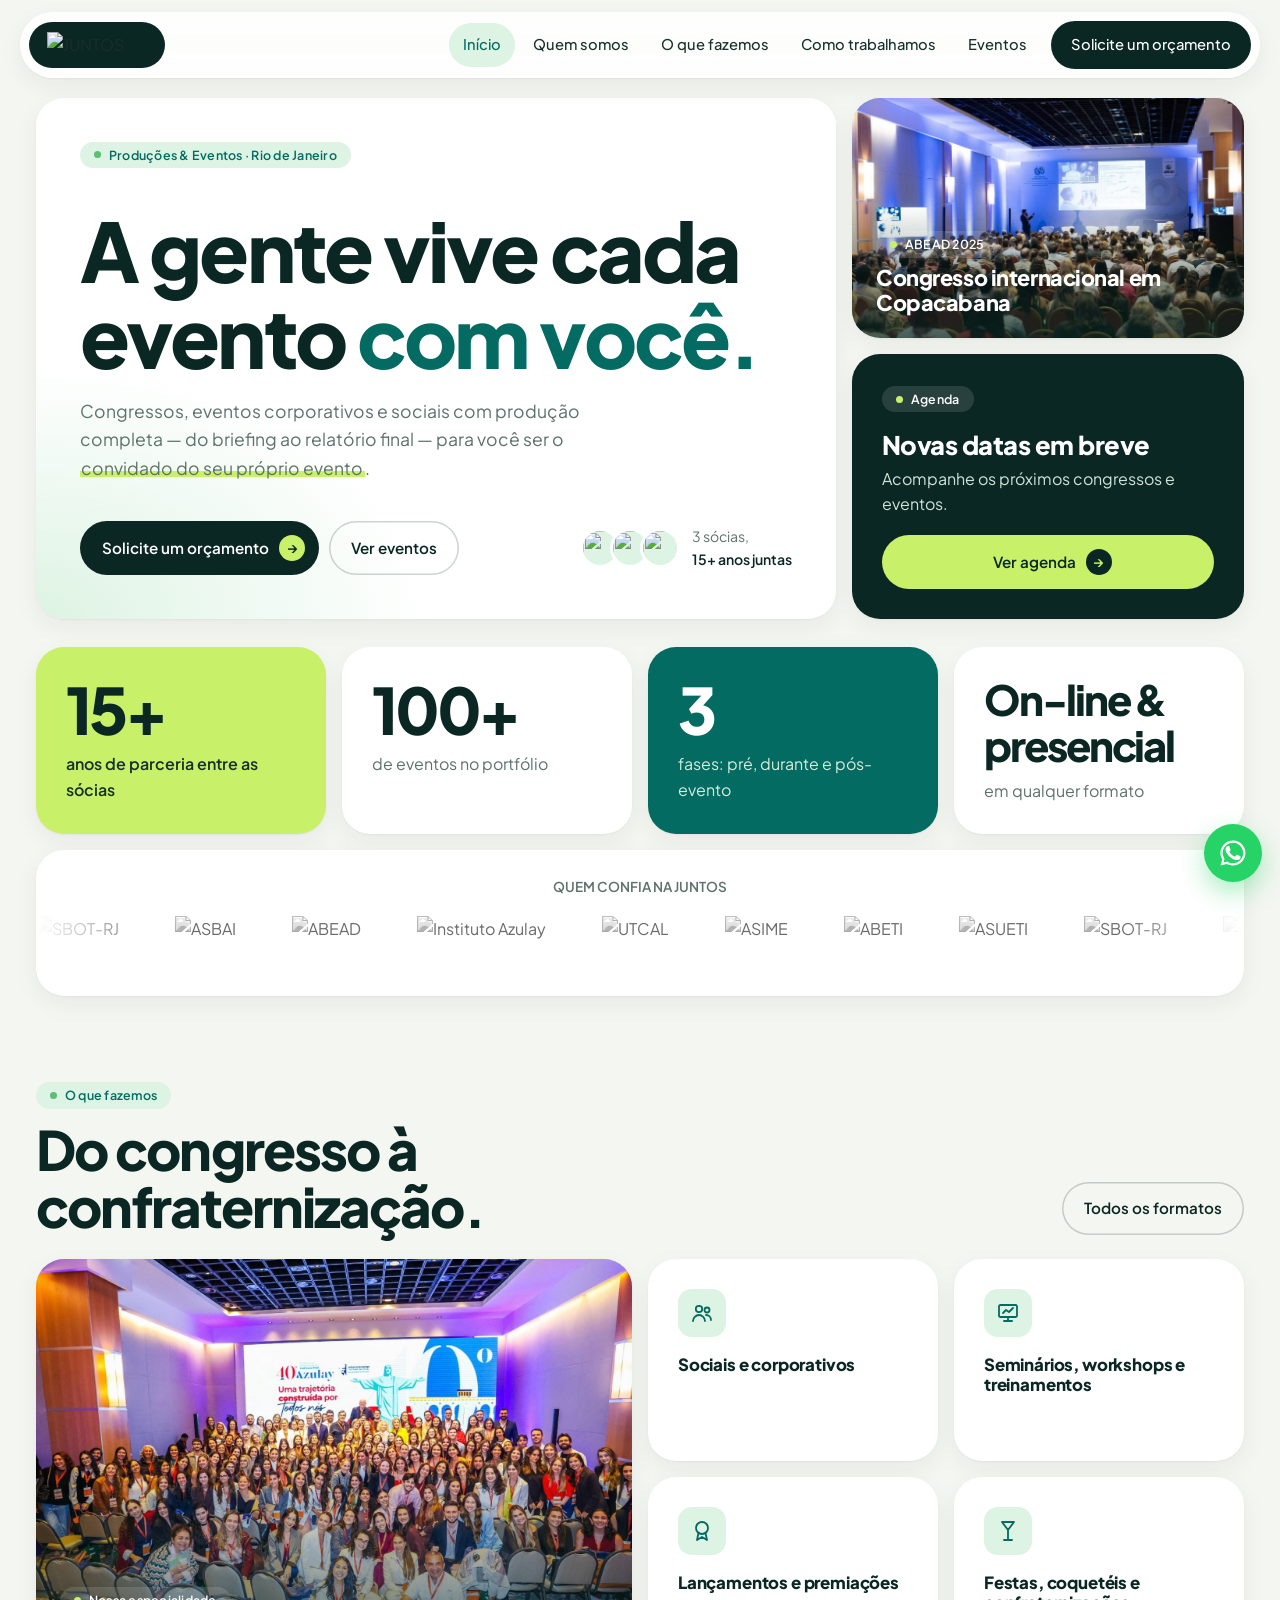
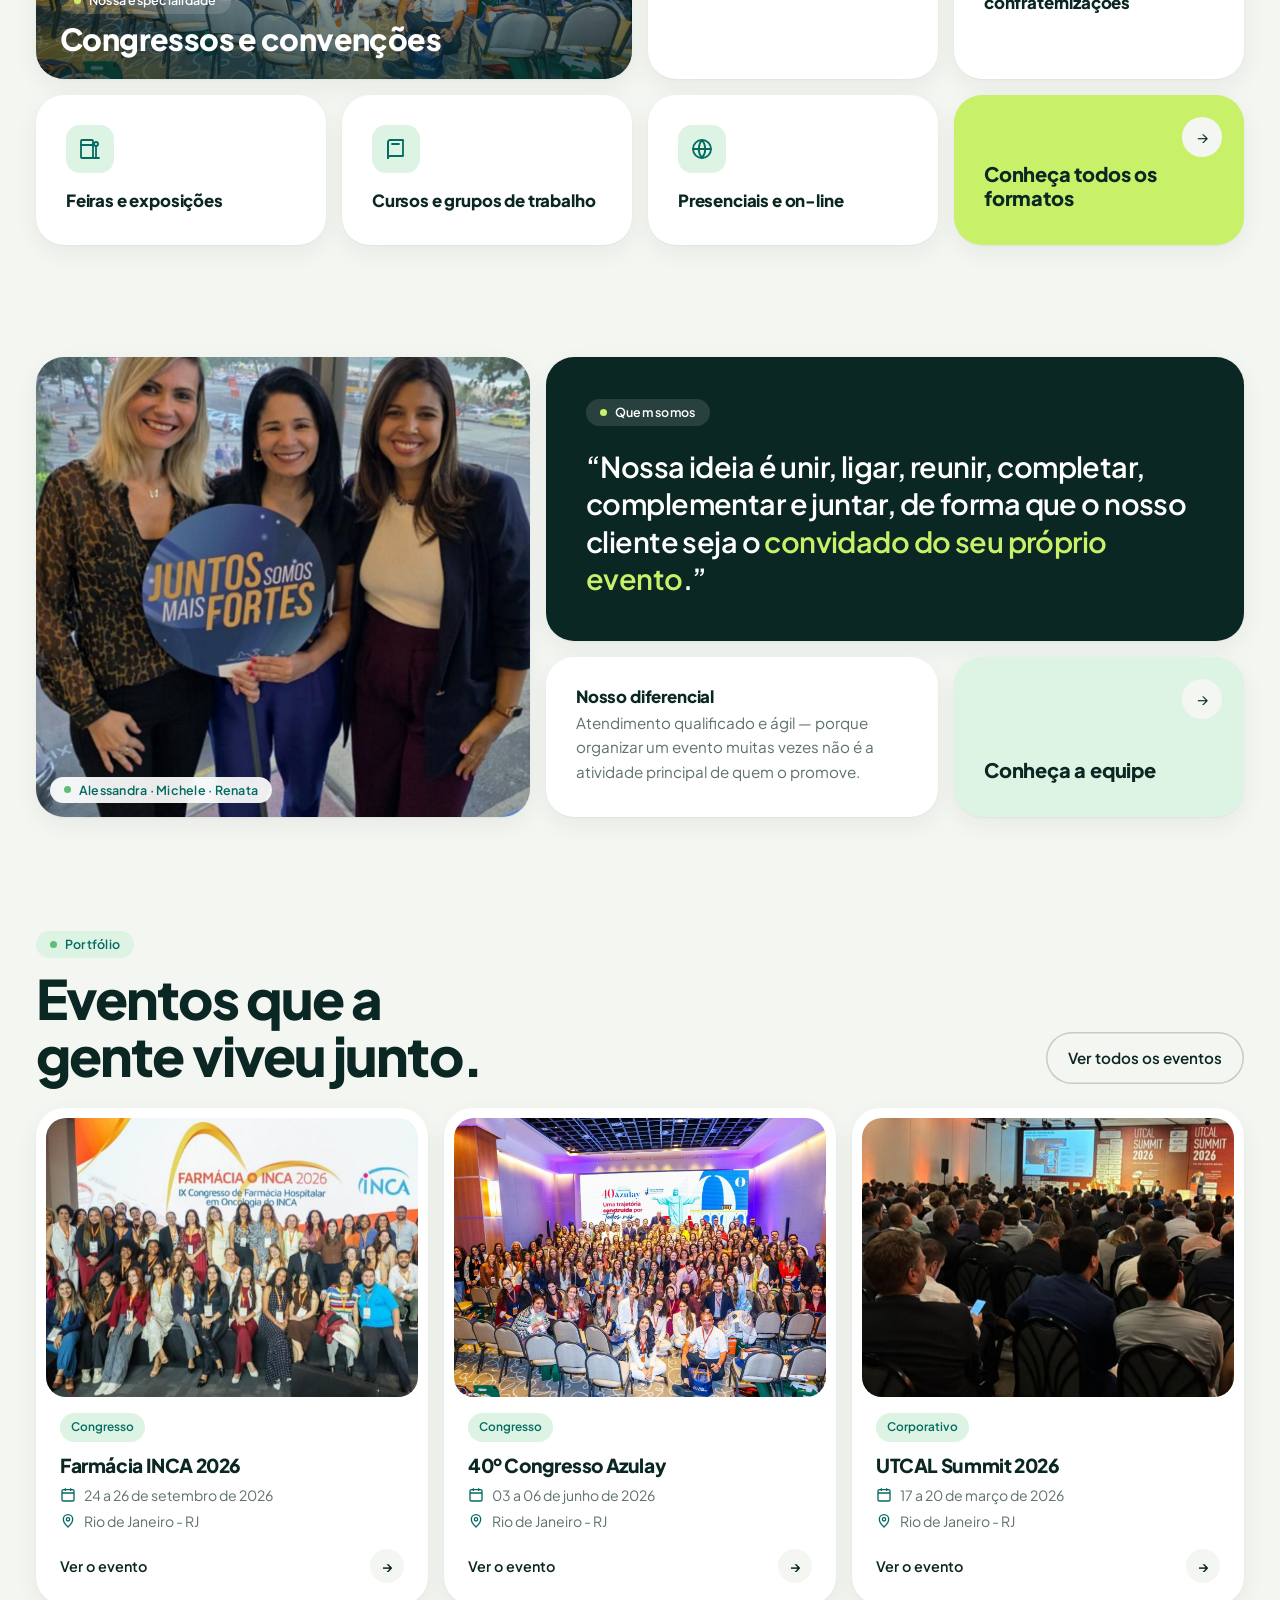
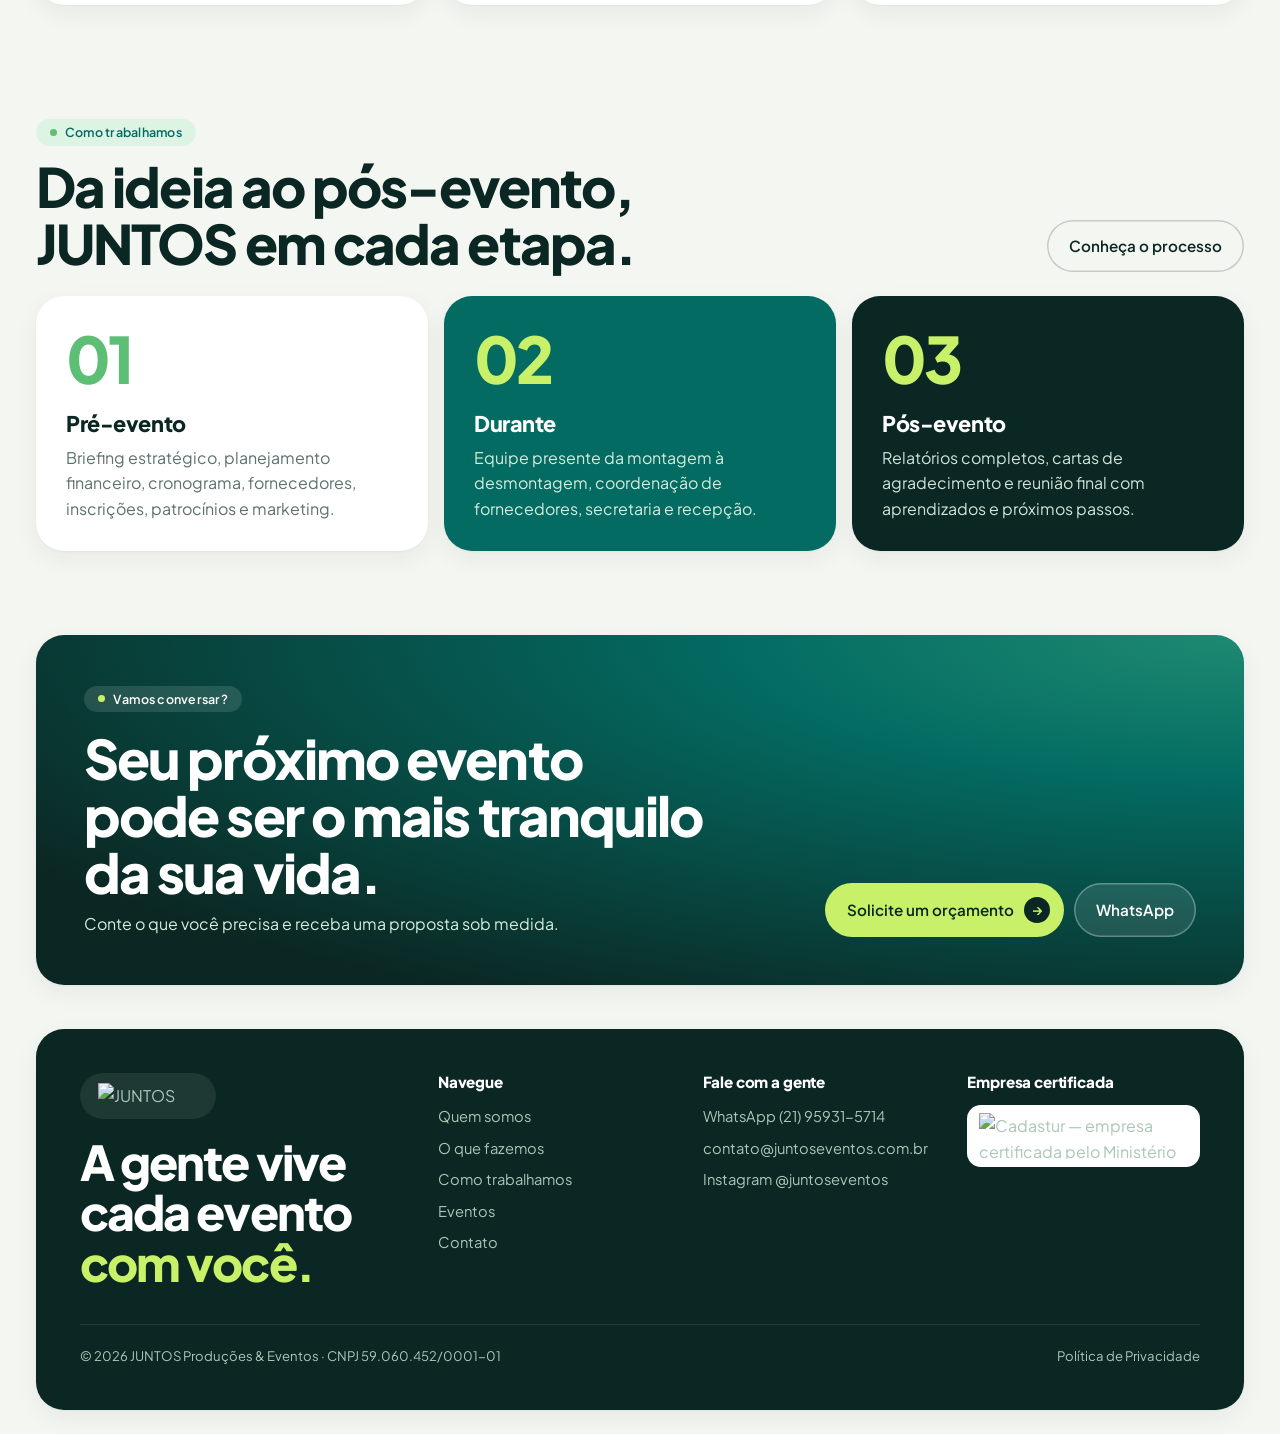
==== index.html @ 84cad08d "Novo visual bento: layout moderno em blocos, cabeçalho flutuante e nova tipografia Co-Authored-By: C" ====
<!doctype html>
<html lang="pt-BR">
<head>
<meta charset="utf-8">
<meta name="viewport" content="width=device-width, initial-scale=1">
<title>JUNTOS Produções & Eventos | Organização de congressos e eventos no Rio de Janeiro</title>
<meta name="description" content="Organização e produção de congressos, eventos corporativos e sociais no Rio de Janeiro. Do briefing ao pós-evento, para você ser o convidado do seu próprio evento.">
<link rel="canonical" href="https://juntoseventos.com.br/">
<meta property="og:type" content="website">
<meta property="og:title" content="JUNTOS Produções & Eventos | Organização de congressos e eventos no Rio de Janeiro">
<meta property="og:description" content="Organização e produção de congressos, eventos corporativos e sociais no Rio de Janeiro. Do briefing ao pós-evento, para você ser o convidado do seu próprio evento.">
<meta property="og:image" content="https://juntoseventos.com.br/assets/img/eventos/farmacia-inca-2026/01.jpg">
<meta property="og:locale" content="pt_BR">
<meta name="theme-color" content="#F4F6F1">
<link rel="icon" href="https://juntoseventos.com.br/wp-content/uploads/2025/07/cropped-logo_JuntosEventos_gradiente-scaled-1-192x192.jpg">
<link rel="preconnect" href="https://fonts.googleapis.com">
<link rel="preconnect" href="https://fonts.gstatic.com" crossorigin>
<link href="https://fonts.googleapis.com/css2?family=Plus+Jakarta+Sans:wght@400;500;600;700;800&display=swap" rel="stylesheet">
<link rel="stylesheet" href="assets/css/style.css">
<link rel="preload" as="image" href="assets/img/eventos/abead-2025/01.jpg">
</head>
<body>
<header class="site"><div class="bar">
  <a class="logo" href="index.html" aria-label="JUNTOS Produções &amp; Eventos — início"><img src="https://juntoseventos.com.br/wp-content/uploads/2025/05/logo_JuntosEventos-Branco.png" alt="JUNTOS Produções &amp; Eventos" width="100" height="26"></a>
  <nav class="main"><a href="index.html" class="on">Início</a><a href="quem-somos.html">Quem somos</a><a href="o-que-fazemos.html">O que fazemos</a><a href="como-trabalhamos.html">Como trabalhamos</a><a href="eventos.html">Eventos</a><a class="btn" href="contato.html">Solicite um orçamento</a></nav>
  <button class="burger" aria-label="Abrir menu" aria-expanded="false"><span></span><span></span><span></span></button>
</div></header>
<main>

<section class="hero"><div class="wrap bento">
  <div class="b main c8 r2">
    <span class="chip" style="align-self:flex-start">Produções &amp; Eventos · Rio de Janeiro</span>
    <div>
      <h1>A gente vive cada evento <em>com&nbsp;você.</em></h1>
      <p>Congressos, eventos corporativos e sociais com produção completa — do briefing ao relatório final — para você ser o <span class="hl">convidado do seu próprio evento</span>.</p>
    </div>
    <div style="display:flex;justify-content:space-between;align-items:center;gap:20px;flex-wrap:wrap">
      <div class="btns"><a class="btn" href="contato.html">Solicite um orçamento <span class="arr">→</span></a><a class="btn ghost" href="eventos.html">Ver eventos</a></div>
      <div class="avatars"><span class="f"><img src="https://juntoseventos.com.br/wp-content/uploads/2025/05/Imagem3.png" alt=""><img src="https://juntoseventos.com.br/wp-content/uploads/2025/05/Imagem1.png" alt=""><img src="https://juntoseventos.com.br/wp-content/uploads/2025/05/Imagem2.png" alt=""></span><span>3 sócias,<br><b style="color:var(--dk)">15+ anos juntas</b></span></div>
    </div>
  </div>
  <div class="b photo shade c4"><img src="assets/img/eventos/abead-2025/01.jpg" alt="Plenária do Congresso Internacional da ABEAD 2025"><div class="over"><span class="chip dark">ABEAD 2025</span><h3>Congresso internacional em Copacabana</h3></div></div>
  <div class="b dark c4" id="proximo-home"><div class="stack"><div><span class="chip dark">Agenda</span><h3 style="margin:18px 0 6px;font-size:1.6rem">Novas datas em breve</h3><p style="margin:0">Acompanhe os próximos congressos e eventos.</p></div><a class="btn lime" href="eventos.html">Ver agenda <span class="arr">→</span></a></div></div>
</div></section>

<section class="section tight"><div class="wrap bento">
  <div class="b lime c3 half-m rv"><div class="num">15+</div><p style="margin:10px 0 0;font-weight:600">anos de parceria entre as sócias</p></div>
  <div class="b c3 half-m rv"><div class="num">100+</div><p style="margin:10px 0 0" class="muted">de eventos no portfólio</p></div>
  <div class="b pet c3 half-m rv"><div class="num">3</div><p style="margin:10px 0 0">fases: pré, durante e pós-evento</p></div>
  <div class="b c3 half-m rv"><div class="num" style="font-size:clamp(1.9rem,3.4vw,2.6rem);line-height:1.1">On-line &amp; presencial</div><p style="margin:10px 0 0" class="muted">em qualquer formato</p></div>
  <div class="b c12 rv" style="padding:26px 0">
    <p class="center muted" style="font-size:.85rem;font-weight:600;margin-bottom:18px">QUEM CONFIA NA JUNTOS</p>
    <div class="marquee"><div class="track"><img src="https://juntoseventos.com.br/wp-content/uploads/2025/05/LOGO-SBOT-RJ.png" alt="SBOT-RJ" loading="lazy"><img src="https://juntoseventos.com.br/wp-content/uploads/2025/05/LOGO-ASBAI.jpg" alt="ASBAI" loading="lazy"><img src="https://juntoseventos.com.br/wp-content/uploads/2025/05/LOGO-ABEAD.jpg" alt="ABEAD" loading="lazy"><img src="https://juntoseventos.com.br/wp-content/uploads/2025/05/LOGO-INSTITUTO-300x112.png" alt="Instituto Azulay" loading="lazy"><img src="https://juntoseventos.com.br/wp-content/uploads/2025/05/logo_UTCAL-300x105.png" alt="UTCAL" loading="lazy"><img src="https://juntoseventos.com.br/wp-content/uploads/2025/05/LOGO-ASIME-1-300x150.png" alt="ASIME" loading="lazy"><img src="https://juntoseventos.com.br/wp-content/uploads/2025/05/ABETI-300x99.jpg" alt="ABETI" loading="lazy"><img src="https://juntoseventos.com.br/wp-content/uploads/2025/05/logo-ASUETI-300x300.jpeg" alt="ASUETI" loading="lazy"><img src="https://juntoseventos.com.br/wp-content/uploads/2025/05/LOGO-SBOT-RJ.png" alt="SBOT-RJ" loading="lazy" aria-hidden="true"><img src="https://juntoseventos.com.br/wp-content/uploads/2025/05/LOGO-ASBAI.jpg" alt="ASBAI" loading="lazy" aria-hidden="true"><img src="https://juntoseventos.com.br/wp-content/uploads/2025/05/LOGO-ABEAD.jpg" alt="ABEAD" loading="lazy" aria-hidden="true"><img src="https://juntoseventos.com.br/wp-content/uploads/2025/05/LOGO-INSTITUTO-300x112.png" alt="Instituto Azulay" loading="lazy" aria-hidden="true"><img src="https://juntoseventos.com.br/wp-content/uploads/2025/05/logo_UTCAL-300x105.png" alt="UTCAL" loading="lazy" aria-hidden="true"><img src="https://juntoseventos.com.br/wp-content/uploads/2025/05/LOGO-ASIME-1-300x150.png" alt="ASIME" loading="lazy" aria-hidden="true"><img src="https://juntoseventos.com.br/wp-content/uploads/2025/05/ABETI-300x99.jpg" alt="ABETI" loading="lazy" aria-hidden="true"><img src="https://juntoseventos.com.br/wp-content/uploads/2025/05/logo-ASUETI-300x300.jpeg" alt="ASUETI" loading="lazy" aria-hidden="true"></div></div>
  </div>
</div></section>

<section class="section"><div class="wrap">
  <div class="sec-head"><div><span class="chip">O que fazemos</span><h2>Do congresso à<br>confraternização.</h2></div>
  <a class="btn ghost" href="o-que-fazemos.html">Todos os formatos</a></div>
  <div class="bento">
    <a class="b photo shade c6 r2 rv" href="o-que-fazemos.html" style="min-height:420px"><img src="assets/img/eventos/azulay-2026/01.jpg" alt="Participantes do 40º Congresso de Dermatologia do Instituto Azulay" loading="lazy"><div class="over"><span class="chip dark">Nossa especialidade</span><h3 style="font-size:1.9rem">Congressos e convenções</h3></div></a>
    <div class="b c3 rv"><div class="ico"><svg viewBox="0 0 24 24"><circle cx="9" cy="8" r="3.2"/><path d="M3 20c0-3.3 2.7-6 6-6s6 2.7 6 6"/><circle cx="17" cy="9" r="2.5"/><path d="M16 14c2.8 0 5 2.2 5 5"/></svg></div><h4>Sociais e corporativos</h4></div>
    <div class="b c3 rv"><div class="ico"><svg viewBox="0 0 24 24"><rect x="3" y="4" width="18" height="12" rx="1.5"/><path d="M12 16v4M8 20h8M7 12l3-3 3 2 4-4"/></svg></div><h4>Seminários, workshops e treinamentos</h4></div>
    <div class="b c3 rv"><div class="ico"><svg viewBox="0 0 24 24"><circle cx="12" cy="9" r="6"/><path d="m8.5 14-1.5 7 5-3 5 3-1.5-7"/></svg></div><h4>Lançamentos e premiações</h4></div>
    <div class="b c3 rv"><div class="ico"><svg viewBox="0 0 24 24"><path d="M6 3h12l-6 8zM12 11v9M8 21h8"/></svg></div><h4>Festas, coquetéis e confraternizações</h4></div>
    <div class="b c3 rv"><div class="ico"><svg viewBox="0 0 24 24"><rect x="3" y="3" width="12" height="18" rx="1"/><path d="M3 8h12M18 10v11M21 21h-6"/><circle cx="18" cy="7" r="2"/></svg></div><h4>Feiras e exposições</h4></div>
    <div class="b c3 rv"><div class="ico"><svg viewBox="0 0 24 24"><path d="M4 5a2 2 0 0 1 2-2h13v16H6a2 2 0 0 0-2 2z"/><path d="M4 21V5M8 7h7"/></svg></div><h4>Cursos e grupos de trabalho</h4></div>
    <div class="b c3 rv"><div class="ico"><svg viewBox="0 0 24 24"><circle cx="12" cy="12" r="9"/><path d="M3 12h18M12 3a14 14 0 0 1 0 18M12 3a14 14 0 0 0 0 18"/></svg></div><h4>Presenciais e on-line</h4></div>
    <a class="b lime c3 rv" href="o-que-fazemos.html"><span class="corner">→</span><div class="stack"><span></span><h4 style="font-size:1.25rem">Conheça todos os formatos</h4></div></a>
  </div>
</div></section>

<section class="section"><div class="wrap bento">
  <div class="b photo c5 r2 rv" style="min-height:460px"><img src="assets/img/equipe/equipe-socias.jpg" alt="As sócias da JUNTOS: Alessandra, Michele e Renata" loading="lazy" style="object-position:center 30%"><div class="cap"><span class="chip">Alessandra · Michele · Renata</span></div></div>
  <div class="b dark c7 rv" style="padding:40px">
    <span class="chip dark">Quem somos</span>
    <p style="font-size:clamp(1.3rem,2.4vw,1.8rem);font-weight:600;line-height:1.3;color:#fff;letter-spacing:-.02em;margin:22px 0 0">“Nossa ideia é unir, ligar, reunir, completar, complementar e juntar, de forma que o nosso cliente seja o <span style="color:var(--lime)">convidado do seu próprio evento</span>.”</p>
  </div>
  <div class="b c4 rv"><h4>Nosso diferencial</h4><p class="muted" style="font-size:.95rem">Atendimento qualificado e ágil — porque organizar um evento muitas vezes não é a atividade principal de quem o promove.</p></div>
  <a class="b mint c3 rv" href="quem-somos.html"><span class="corner">→</span><div class="stack"><span></span><h4 style="font-size:1.25rem">Conheça a equipe</h4></div></a>
</div></section>

<section class="section"><div class="wrap">
  <div class="sec-head"><div><span class="chip">Portfólio</span><h2>Eventos que a<br>gente viveu junto.</h2></div>
  <a class="btn ghost" href="eventos.html">Ver todos os eventos</a></div>
  <div id="destaques" class="ev-grid"><p class="loading">Carregando eventos…</p></div>
</div></section>

<section class="section"><div class="wrap">
  <div class="sec-head"><div><span class="chip">Como trabalhamos</span><h2>Da ideia ao pós-evento,<br>JUNTOS em cada etapa.</h2></div>
  <a class="btn ghost" href="como-trabalhamos.html">Conheça o processo</a></div>
  <div class="bento">
    <div class="b c4 rv"><div class="num" style="color:var(--grn)">01</div><h3 style="margin-top:22px">Pré-evento</h3><p class="muted">Briefing estratégico, planejamento financeiro, cronograma, fornecedores, inscrições, patrocínios e marketing.</p></div>
    <div class="b pet c4 rv"><div class="num" style="color:var(--lime)">02</div><h3 style="margin-top:22px">Durante</h3><p>Equipe presente da montagem à desmontagem, coordenação de fornecedores, secretaria e recepção.</p></div>
    <div class="b dark c4 rv"><div class="num" style="color:var(--lime)">03</div><h3 style="margin-top:22px">Pós-evento</h3><p>Relatórios completos, cartas de agradecimento e reunião final com aprendizados e próximos passos.</p></div>
  </div>
</div></section>
<section class="section tight"><div class="wrap bento">
  <div class="b grad c12 rv" style="padding:48px">
    <div style="display:flex;justify-content:space-between;align-items:flex-end;gap:28px;flex-wrap:wrap">
      <div><span class="chip dark">Vamos conversar?</span>
      <h2 style="margin:18px 0 10px;max-width:640px">Seu próximo evento pode ser o mais tranquilo da sua vida.</h2>
      <p style="margin:0;max-width:520px">Conte o que você precisa e receba uma proposta sob medida.</p></div>
      <div class="btns"><a class="btn lime" href="contato.html">Solicite um orçamento <span class="arr">→</span></a><a class="btn ghost-w" data-wa href="#">WhatsApp</a></div>
    </div>
  </div>
</div></section>
</main>
<footer class="site"><div class="wrap"><div class="b">
  <div class="cols">
    <div>
      <a class="logo" href="index.html"><img src="https://juntoseventos.com.br/wp-content/uploads/2025/05/logo_JuntosEventos-Branco.png" alt="JUNTOS Produções &amp; Eventos" width="100" height="26"></a>
      <p class="big">A gente vive cada evento <em>com você.</em></p>
    </div>
    <div><h4>Navegue</h4><ul>
      <li><a href="quem-somos.html">Quem somos</a></li><li><a href="o-que-fazemos.html">O que fazemos</a></li>
      <li><a href="como-trabalhamos.html">Como trabalhamos</a></li><li><a href="eventos.html">Eventos</a></li>
      <li><a href="contato.html">Contato</a></li></ul></div>
    <div><h4>Fale com a gente</h4><ul>
      <li><a data-wa href="#">WhatsApp (21) 95931-5714</a></li>
      <li><a href="mailto:contato@juntoseventos.com.br">contato@juntoseventos.com.br</a></li>
      <li><a href="https://www.instagram.com/juntoseventos/" target="_blank" rel="noopener">Instagram @juntoseventos</a></li>
      <li><a data-facebook target="_blank" rel="noopener">Facebook</a></li></ul></div>
    <div><h4>Empresa certificada</h4>
      <div class="cad"><img src="https://juntoseventos.com.br/wp-content/uploads/2025/05/cadastur-2-removebg-preview-300x217.png" alt="Cadastur — empresa certificada pelo Ministério do Turismo" loading="lazy"></div></div>
  </div>
  <div class="legal"><span>© <span data-ano></span> JUNTOS Produções &amp; Eventos · CNPJ 59.060.452/0001-01</span><a href="politica-de-privacidade.html">Política de Privacidade</a></div>
</div></div></footer>
<a class="wa-float" data-wa href="#" aria-label="Fale conosco pelo WhatsApp"><svg viewBox="0 0 24 24"><path d="M17.5 14.4c-.3-.1-1.8-.9-2-1-.3-.1-.5-.1-.7.1-.2.3-.8 1-.9 1.2-.2.2-.3.2-.6.1-.3-.1-1.3-.5-2.4-1.5-.9-.8-1.5-1.8-1.7-2.1-.2-.3 0-.5.1-.6l.4-.5c.1-.2.2-.3.3-.5.1-.2 0-.4 0-.5l-.9-2.2c-.2-.6-.5-.5-.7-.5h-.6c-.2 0-.5.1-.8.4-.3.3-1 1-1 2.5s1.1 2.9 1.2 3.1c.1.2 2.1 3.2 5.1 4.5.7.3 1.3.5 1.7.6.7.2 1.4.2 1.9.1.6-.1 1.8-.7 2-1.4.2-.7.2-1.3.2-1.4-.1-.1-.3-.2-.6-.3zM12 2a10 10 0 0 0-8.6 15.1L2 22l5-1.3A10 10 0 1 0 12 2zm0 18.2c-1.5 0-3-.4-4.3-1.2l-.3-.2-3 .8.8-2.9-.2-.3A8.2 8.2 0 1 1 12 20.2z"/></svg></a>
<script src="assets/js/config.js"></script>
<script src="assets/js/main.js"></script>
<script src="assets/js/eventos.js"></script>
</body>
</html>
---- assets/css/style.css ----
/* JUNTOS Produções & Eventos — visual "bento" moderno */
:root{
  --pet:#036B62;      /* verde-petróleo da marca */
  --pet-2:#02564F;
  --grn:#5DBE76;      /* verde-claro da marca */
  --lime:#C8F169;     /* acento vibrante */
  --mint:#DDF3E3;
  --cream:#F4F6F1;    /* fundo da página */
  --card:#FFFFFF;
  --dk:#0B2723;       /* texto e cards escuros */
  --ink:#16302C;
  --mut:#5E716D;
  --line:#E4EAE4;
  --wa:#25D366;
  --r:28px;           /* raio dos blocos */
  --r-sm:18px;
  --gap:16px;
  --shadow:0 1px 2px rgba(11,39,35,.04),0 8px 24px rgba(11,39,35,.06);
  --shadow-h:0 2px 4px rgba(11,39,35,.06),0 18px 40px rgba(11,39,35,.12);
  --max:1240px;
  --ease:cubic-bezier(.2,.7,.2,1);
}
*{box-sizing:border-box;margin:0;padding:0}
html{scroll-behavior:smooth}
body{font-family:'Plus Jakarta Sans',system-ui,sans-serif;font-weight:400;color:var(--ink);line-height:1.6;background:var(--cream);-webkit-font-smoothing:antialiased}
img{max-width:100%;display:block}
a{color:inherit;text-decoration:none}
b,strong{font-weight:600}
h1,h2,h3,h4{font-weight:800;line-height:1.05;letter-spacing:-.035em;color:var(--dk)}
h1{font-size:clamp(2.6rem,6.4vw,5.2rem)}
h2{font-size:clamp(2rem,4.4vw,3.4rem);margin-bottom:.35em}
h3{font-size:1.35rem;letter-spacing:-.02em;margin-bottom:.35em;line-height:1.15}
h4{font-size:1.05rem;letter-spacing:-.01em;margin-bottom:.25em;line-height:1.2}
p{margin-bottom:1em}
.wrap{width:100%;max-width:var(--max);margin:0 auto;padding:0 16px}
.section{padding:56px 0}
.section.tight{padding:28px 0}
.hl{background:linear-gradient(transparent 62%,var(--lime) 62%,var(--lime) 92%,transparent 92%);padding:0 .08em}
.muted{color:var(--mut)}
.lead{font-size:1.12rem;color:var(--mut);max-width:620px}
.center{text-align:center}.center .lead{margin-left:auto;margin-right:auto}

/* Chip / etiqueta */
.chip{display:inline-flex;align-items:center;gap:8px;font-size:.78rem;font-weight:600;letter-spacing:.02em;padding:7px 14px;border-radius:99px;background:var(--mint);color:var(--pet);line-height:1}
.chip:before{content:"";width:7px;height:7px;border-radius:50%;background:var(--grn)}
.chip.plain:before{display:none}
.chip.dark{background:rgba(255,255,255,.12);color:#fff}
.chip.dark:before{background:var(--lime)}
.chip.lime{background:var(--lime);color:var(--dk)}
.chip.lime:before{background:var(--dk)}
.sec-head{display:flex;justify-content:space-between;align-items:flex-end;gap:20px;flex-wrap:wrap;margin-bottom:24px}
.sec-head h2{margin:12px 0 0}

/* Botões */
.btn{display:inline-flex;align-items:center;justify-content:center;gap:10px;background:var(--dk);color:#fff;font-weight:600;font-size:.95rem;padding:14px 22px;border-radius:99px;border:0;cursor:pointer;font-family:inherit;transition:transform .25s var(--ease),background .25s,box-shadow .25s;white-space:nowrap}
.btn:hover{transform:translateY(-2px);box-shadow:0 10px 24px rgba(11,39,35,.2)}
.btn .arr{display:inline-flex;width:26px;height:26px;border-radius:50%;background:var(--lime);color:var(--dk);align-items:center;justify-content:center;font-size:.9rem;margin-right:-8px;transition:transform .25s var(--ease)}
.btn:hover .arr{transform:rotate(-45deg)}
.btn.lime{background:var(--lime);color:var(--dk)}
.btn.lime .arr{background:var(--dk);color:var(--lime)}
.btn.light{background:#fff;color:var(--dk)}
.btn.ghost{background:transparent;color:var(--dk);box-shadow:inset 0 0 0 1.5px rgba(11,39,35,.2)}
.btn.ghost:hover{box-shadow:inset 0 0 0 1.5px var(--dk)}
.btn.ghost-w{background:rgba(255,255,255,.1);color:#fff;box-shadow:inset 0 0 0 1.5px rgba(255,255,255,.3)}
.btn.wa{background:var(--wa);color:#fff}
.btns{display:flex;flex-wrap:wrap;gap:10px}

/* Cabeçalho flutuante */
header.site{position:sticky;top:12px;z-index:50;padding:0 16px;margin-top:12px}
header.site .bar{max-width:var(--max);margin:0 auto;display:flex;align-items:center;justify-content:space-between;gap:16px;background:rgba(255,255,255,.82);backdrop-filter:saturate(1.4) blur(14px);-webkit-backdrop-filter:saturate(1.4) blur(14px);border:1px solid rgba(255,255,255,.9);box-shadow:var(--shadow);border-radius:99px;padding:8px 8px 8px 8px}
.logo{display:inline-flex;align-items:center;background:var(--dk);border-radius:99px;padding:9px 18px;height:46px}
.logo img{height:26px;width:auto}
nav.main{display:flex;align-items:center;gap:4px}
nav.main a{font-size:.92rem;font-weight:500;color:var(--ink);padding:10px 14px;border-radius:99px;transition:background .2s}
nav.main a:hover{background:var(--cream)}
nav.main a.on{background:var(--mint);color:var(--pet)}
nav.main .btn{padding:12px 20px;margin-left:6px;color:#fff}
nav.main .btn:hover{background:var(--pet)}
.burger{display:none;background:var(--cream);border:0;width:46px;height:46px;border-radius:50%;cursor:pointer}
.burger span{display:block;width:18px;height:2px;background:var(--dk);margin:4px auto;transition:.25s;border-radius:2px}
@media(max-width:1060px){
  .burger{display:block}
  nav.main{position:absolute;left:16px;right:16px;top:70px;flex-direction:column;align-items:stretch;background:#fff;border-radius:24px;padding:12px;box-shadow:var(--shadow-h);opacity:0;pointer-events:none;transform:translateY(-8px);transition:.25s var(--ease)}
  nav.main.open{opacity:1;pointer-events:auto;transform:none}
  nav.main a{padding:14px 16px;font-size:1rem}
  nav.main .btn{margin:6px 0 0}
  body.nav-open .burger span:nth-child(1){transform:translateY(6px) rotate(45deg)}
  body.nav-open .burger span:nth-child(2){opacity:0}
  body.nav-open .burger span:nth-child(3){transform:translateY(-6px) rotate(-45deg)}
}

/* ===== Bento ===== */
.bento{display:grid;grid-template-columns:repeat(12,1fr);gap:var(--gap)}
.b{position:relative;background:var(--card);border-radius:var(--r);padding:30px;overflow:hidden;box-shadow:var(--shadow);transition:transform .35s var(--ease),box-shadow .35s var(--ease);min-width:0}
a.b:hover,.b.lift:hover{transform:translateY(-4px);box-shadow:var(--shadow-h)}
.b.dark{background:var(--dk);color:#CFE3D8}
.b.dark h1,.b.dark h2,.b.dark h3,.b.dark h4{color:#fff}
.b.pet{background:var(--pet);color:#D4EDDD}
.b.pet h2,.b.pet h3,.b.pet h4{color:#fff}
.b.lime{background:var(--lime)}
.b.mint{background:var(--mint)}
.b.grad{background:radial-gradient(120% 120% at 100% 0%,#1F8A72 0%,var(--pet) 35%,var(--dk) 100%);color:#D4EDDD}
.b.grad h2,.b.grad h3{color:#fff}
.b.photo{padding:0;min-height:240px;background:#cfd9d3}
.b.photo>img{position:absolute;inset:0;width:100%;height:100%;object-fit:cover;transition:transform .8s var(--ease)}
.b.photo:hover>img{transform:scale(1.04)}
.b.photo .cap{position:absolute;left:14px;bottom:14px;right:14px;display:flex;gap:8px;flex-wrap:wrap;align-items:center}
.b.photo .cap .chip{background:rgba(255,255,255,.92);backdrop-filter:blur(8px)}
.b.photo.shade:after{content:"";position:absolute;inset:0;background:linear-gradient(180deg,transparent 45%,rgba(11,39,35,.75))}
.b.photo .over{position:absolute;left:24px;right:24px;bottom:22px;z-index:2;color:#fff}
.b.photo .over h3{color:#fff;margin:8px 0 0}
.c1{grid-column:span 1}.c2{grid-column:span 2}.c3{grid-column:span 3}.c4{grid-column:span 4}.c5{grid-column:span 5}.c6{grid-column:span 6}.c7{grid-column:span 7}.c8{grid-column:span 8}.c12{grid-column:1/-1}
.r2{grid-row:span 2}
.b .num{font-size:clamp(2.6rem,5vw,4rem);font-weight:800;letter-spacing:-.05em;line-height:1;color:var(--dk)}
.b.dark .num,.b.pet .num,.b.grad .num{color:#fff}
.b .ico{width:48px;height:48px;border-radius:14px;background:var(--mint);display:flex;align-items:center;justify-content:center;margin-bottom:18px}
.b.dark .ico,.b.pet .ico{background:rgba(255,255,255,.1)}
.ico svg{width:24px;height:24px;stroke:var(--pet);fill:none;stroke-width:1.8;stroke-linecap:round;stroke-linejoin:round}
.b.dark .ico svg,.b.pet .ico svg{stroke:var(--lime)}
.b p:last-child{margin-bottom:0}
.b .corner{position:absolute;top:22px;right:22px;width:40px;height:40px;border-radius:50%;background:var(--cream);display:flex;align-items:center;justify-content:center;transition:transform .3s var(--ease),background .3s;font-size:1rem}
.b.dark .corner{background:rgba(255,255,255,.1);color:#fff}
a.b:hover .corner{transform:rotate(-45deg);background:var(--lime);color:var(--dk)}
.stack{display:flex;flex-direction:column;justify-content:space-between;height:100%;gap:18px}
@media(max-width:980px){
  .c3,.c4,.c5{grid-column:span 6}.c7,.c8{grid-column:span 12}.c6{grid-column:span 6}
}
@media(max-width:640px){
  .bento{grid-template-columns:repeat(2,1fr);gap:12px}
  .c1,.c2,.c3,.c4,.c5,.c6,.c7,.c8,.c12{grid-column:1/-1}.half-m{grid-column:span 1!important}
  .r2{grid-row:auto}
  .b{padding:24px;border-radius:24px}
  .section{padding:40px 0}
}

/* Hero da home */
.hero{padding-top:20px}
.hero .b.main{display:flex;flex-direction:column;justify-content:space-between;gap:32px;padding:44px;min-height:520px;background:radial-gradient(90% 90% at 0% 100%,var(--mint) 0%,#fff 55%)}
.hero h1 em{font-style:normal;color:var(--pet)}
.hero .main p{font-size:1.1rem;color:var(--mut);max-width:520px;margin:18px 0 0}
.avatars{display:flex;align-items:center;gap:12px;font-size:.88rem;color:var(--mut)}
.avatars span.f{display:flex}
.avatars img{width:40px;height:40px;border-radius:50%;object-fit:cover;object-position:center 15%;border:3px solid #fff;margin-left:-10px;background:var(--mint)}
.avatars img:first-child{margin-left:0}
@media(max-width:640px){.hero .b.main{padding:28px;min-height:0}.phero .b.main{min-height:0;padding:28px}.phero .crumbs{margin-bottom:18px}}

/* Marquee de clientes */
.marquee{overflow:hidden;-webkit-mask-image:linear-gradient(90deg,transparent,#000 10%,#000 90%,transparent);mask-image:linear-gradient(90deg,transparent,#000 10%,#000 90%,transparent)}
.marquee .track{display:flex;gap:56px;align-items:center;width:max-content;animation:scroll 32s linear infinite}
.marquee:hover .track{animation-play-state:paused}
.marquee img{height:54px;width:auto;max-width:150px;object-fit:contain;filter:grayscale(1);opacity:.7;transition:.25s;mix-blend-mode:multiply}
.marquee img:hover{filter:none;opacity:1}
@keyframes scroll{to{transform:translateX(-50%)}}

/* Hero interno */
.phero{padding-top:20px}
.phero .b.main{display:flex;flex-direction:column;justify-content:flex-end;gap:14px;min-height:340px;padding:40px;background:radial-gradient(90% 120% at 0% 100%,var(--mint) 0%,#fff 60%)}
.phero .b.main p{font-size:1.1rem;color:var(--mut);max-width:560px;margin:0}
.phero h1{font-size:clamp(2.4rem,5.4vw,4.4rem)}
.crumbs{font-size:.82rem;color:var(--mut);margin-bottom:auto}
.crumbs a:hover{color:var(--pet)}

/* Listas */
ul.chk{list-style:none}
ul.chk li{position:relative;padding-left:30px;margin-bottom:10px}
ul.chk li:before{content:"";position:absolute;left:0;top:.2em;width:20px;height:20px;border-radius:50%;background:var(--mint) url("data:image/svg+xml,%3Csvg xmlns='http://www.w3.org/2000/svg' viewBox='0 0 24 24' fill='none' stroke='%23036B62' stroke-width='3' stroke-linecap='round' stroke-linejoin='round'%3E%3Cpath d='m6 12 4 4 8-8'/%3E%3C/svg%3E") center/12px no-repeat}
.b.dark ul.chk li:before,.b.pet ul.chk li:before{background-color:rgba(255,255,255,.12)}

/* Equipe */
.person{display:flex;flex-direction:column;padding:0}
.person .ph{aspect-ratio:1/1;overflow:hidden;background:var(--mint);margin:10px 10px 0;border-radius:20px}
.person .ph img{width:100%;height:100%;object-fit:cover;object-position:center 18%;transition:transform .8s var(--ease)}
.person:hover .ph img{transform:scale(1.04)}
.person .tx{padding:22px 24px 26px}
.person .role{font-size:.85rem;color:var(--pet);font-weight:600;margin-bottom:12px}
.person p{font-size:.94rem;color:var(--mut)}
.person details summary{cursor:pointer;font-weight:600;font-size:.9rem;list-style:none;display:inline-flex;gap:8px;align-items:center;padding:8px 14px;border-radius:99px;background:var(--cream)}
.person details summary::-webkit-details-marker{display:none}
.person details summary:after{content:"+";font-size:1.1rem;line-height:1}
.person details[open] summary:after{content:"–"}
.person details p{margin-top:12px}

/* Etapas */
.steps{list-style:none;counter-reset:s;display:grid;gap:10px}
.steps li{counter-increment:s;display:grid;grid-template-columns:44px 1fr;gap:14px;align-items:start;background:var(--cream);border-radius:18px;padding:16px}
.b.dark .steps li,.b.pet .steps li{background:rgba(255,255,255,.07)}
.steps li:before{content:counter(s,decimal-leading-zero);width:44px;height:44px;border-radius:12px;background:#fff;color:var(--pet);font-weight:800;display:flex;align-items:center;justify-content:center;font-size:.9rem}
.b.dark .steps li:before,.b.pet .steps li:before{background:var(--lime);color:var(--dk)}
.steps h4{margin:2px 0 2px}
.steps p{margin:0;font-size:.92rem;color:var(--mut)}
.b.dark .steps p,.b.pet .steps p{color:#B8D3C5}

/* Eventos */
.ev-filters{display:flex;flex-wrap:wrap;gap:8px;margin:0 0 20px}
.ev-filters button{font-family:inherit;font-size:.88rem;font-weight:500;border:0;background:#fff;color:var(--ink);padding:10px 18px;border-radius:99px;cursor:pointer;transition:.2s;box-shadow:var(--shadow)}
.ev-filters button.on,.ev-filters button:hover{background:var(--dk);color:#fff}
.ev-grid{display:grid;grid-template-columns:repeat(3,1fr);gap:var(--gap)}
@media(max-width:960px){.ev-grid{grid-template-columns:repeat(2,1fr)}}
@media(max-width:620px){.ev-grid{grid-template-columns:1fr}}
.ev{display:flex;flex-direction:column;background:#fff;border-radius:var(--r);padding:10px;box-shadow:var(--shadow);transition:transform .35s var(--ease),box-shadow .35s var(--ease)}
.ev:hover{transform:translateY(-4px);box-shadow:var(--shadow-h)}
.ev .ph{position:relative;aspect-ratio:4/3;border-radius:20px;background:var(--mint) center/cover no-repeat;overflow:hidden}
.ev .ph .logo-only{position:absolute;inset:0;display:flex;align-items:center;justify-content:center;padding:30px;background:#fff;border:1px solid var(--line);border-radius:20px}
.ev .ph .logo-only img{max-height:100%;object-fit:contain}
.ev .badge{position:absolute;left:12px;top:12px;background:var(--lime);color:var(--dk);font-size:.74rem;font-weight:700;padding:6px 12px;border-radius:99px}
.ev .bd{padding:16px 14px 12px;display:flex;flex-direction:column;flex:1}
.ev .tag{align-self:flex-start;font-size:.74rem;font-weight:600;background:var(--mint);color:var(--pet);border-radius:99px;padding:5px 11px}
.ev h3{font-size:1.2rem;margin:12px 0 8px}
.ev .meta{font-size:.88rem;color:var(--mut);margin-bottom:3px;display:flex;gap:8px;align-items:flex-start}
.ev .meta svg{flex:none;width:16px;height:16px;margin-top:3px;stroke:var(--pet);fill:none;stroke-width:2}
.ev .more{margin-top:auto;padding-top:14px;font-weight:600;font-size:.9rem;color:var(--dk);display:flex;justify-content:space-between;align-items:center}
.ev .more:after{content:"→";width:34px;height:34px;border-radius:50%;background:var(--cream);display:flex;align-items:center;justify-content:center;transition:.3s var(--ease)}
.ev:hover .more:after{background:var(--lime);transform:rotate(-45deg)}
.agenda{display:grid;gap:12px}
.ag{display:grid;grid-template-columns:96px 1fr auto;gap:22px;align-items:center;background:#fff;border-radius:24px;padding:14px 16px 14px 14px;box-shadow:var(--shadow);transition:.3s var(--ease)}
.ag:hover{box-shadow:var(--shadow-h)}
.ag .dt{background:var(--dk);color:#fff;border-radius:18px;text-align:center;padding:14px 6px}
.ag .dt b{display:block;color:var(--lime);font-size:2rem;font-weight:800;line-height:1;letter-spacing:-.04em}
.ag .dt span{font-size:.72rem;text-transform:uppercase;letter-spacing:.1em;color:#B8D3C5}
.ag h3{font-size:1.2rem;margin-bottom:4px}
.ag .meta{font-size:.9rem;color:var(--mut)}
.ag .lg{height:54px;max-width:130px;object-fit:contain}
@media(max-width:720px){.ag{grid-template-columns:76px 1fr}.ag .act{grid-column:1/-1}.ag .lg{display:none}}
.b.dark .ag{box-shadow:none}
.empty{padding:28px;border:1.5px dashed #cfdad3;border-radius:22px;color:var(--mut);text-align:center;background:rgba(255,255,255,.5)}
.loading{color:var(--mut);padding:24px 0}

/* Página do evento */
.ev-head{display:grid;grid-template-columns:1fr 320px;gap:var(--gap);align-items:start}
.ev-body{background:#fff;border-radius:var(--r);padding:36px;box-shadow:var(--shadow)}
.ev-info{background:var(--dk);color:#CFE3D8;border-radius:var(--r);padding:26px;position:sticky;top:96px}
.ev-info dt{font-size:.72rem;text-transform:uppercase;letter-spacing:.12em;color:var(--lime);font-weight:600;margin-top:16px}
.ev-info dt:first-child{margin-top:0}
.ev-info dd{color:#fff;font-weight:500}
.ev-info .lgo{background:#fff;border-radius:18px;padding:16px;margin-bottom:20px}
.ev-info .lgo img{max-height:90px;margin:0 auto;object-fit:contain}
.ev-info .btn{width:100%}
@media(max-width:860px){.ev-head{grid-template-columns:1fr}.ev-info{position:static}.ev-body{padding:26px}}
.gallery{display:grid;grid-template-columns:repeat(3,1fr);grid-auto-rows:220px;gap:12px;margin-top:16px}
.gallery a{display:block;border-radius:20px;overflow:hidden;background:var(--mint)}
.gallery a:nth-child(6n+1){grid-column:span 2;grid-row:span 2}
.gallery img{width:100%;height:100%;object-fit:cover;transition:transform .6s var(--ease)}
.gallery a:hover img{transform:scale(1.05)}
@media(max-width:680px){.gallery{grid-template-columns:repeat(2,1fr);grid-auto-rows:150px}.gallery a:nth-child(6n+1){grid-column:span 2}}
.quote{background:var(--mint);border-radius:22px;padding:22px 24px;margin:24px 0;font-size:1.1rem;font-weight:500;color:var(--dk)}
.quote cite{display:block;font-style:normal;font-size:.88rem;color:var(--mut);margin-top:8px;font-weight:400}
.lb{position:fixed;inset:0;z-index:100;background:rgba(6,20,18,.94);display:none;align-items:center;justify-content:center;padding:40px}
.lb.open{display:flex}
.lb img{max-height:88vh;max-width:92vw;border-radius:16px}
.lb button{position:absolute;background:rgba(255,255,255,.12);border:0;color:#fff;font-size:1.6rem;cursor:pointer;width:48px;height:48px;border-radius:50%;line-height:1}
.lb .x{top:16px;right:16px}.lb .p{left:16px;top:50%;transform:translateY(-50%)}.lb .n{right:16px;top:50%;transform:translateY(-50%)}

/* Contato */
.form{display:grid;gap:14px}
.form .row{display:grid;grid-template-columns:1fr 1fr;gap:14px}
@media(max-width:640px){.form .row{grid-template-columns:1fr}}
.form label{font-size:.85rem;font-weight:600;color:var(--dk);display:block;margin-bottom:6px}
.form input,.form select,.form textarea{width:100%;font:inherit;font-size:.95rem;padding:14px 16px;border:1.5px solid transparent;border-radius:16px;background:var(--cream);color:var(--ink);transition:.2s}
.form input:focus,.form select:focus,.form textarea:focus{outline:none;border-color:var(--grn);background:#fff;box-shadow:0 0 0 4px rgba(93,190,118,.18)}
.form textarea{min-height:120px;resize:vertical}
.form .lgpd{font-size:.82rem;color:var(--mut);display:flex;gap:10px;align-items:flex-start;font-weight:400}
.form .lgpd input{width:auto;margin-top:3px}
.form .lgpd a{color:var(--pet);text-decoration:underline}
.clist{display:grid;gap:10px}
.clist a{display:flex;gap:14px;align-items:center;background:rgba(255,255,255,.07);border-radius:18px;padding:14px;transition:.2s}
.clist a:hover{background:rgba(255,255,255,.14)}
.clist .ico{margin:0;width:44px;height:44px;flex:none}
.clist span{overflow-wrap:anywhere}
.clist small{display:block;color:#9FC2B2;font-size:.78rem}

/* Rodapé */
footer.site{padding:16px 0 24px}
footer.site .b{background:var(--dk);color:#A9C7B8;padding:44px}
footer.site .cols{display:grid;grid-template-columns:1.4fr 1fr 1fr 1fr;gap:32px}
footer.site h4{color:#fff;font-size:.95rem;margin-bottom:14px}
footer.site ul{list-style:none}footer.site li{margin-bottom:8px;font-size:.92rem}
footer.site a:hover{color:#fff}
footer.site .big{font-size:clamp(2rem,4vw,3rem);font-weight:800;letter-spacing:-.04em;color:#fff;line-height:1.05;margin:18px 0 0}
footer.site .big em{font-style:normal;color:var(--lime)}
footer.site .cad{background:#fff;border-radius:14px;padding:8px 12px;display:inline-block}
footer.site .cad img{height:46px;width:auto}
footer.site .legal{border-top:1px solid rgba(255,255,255,.1);margin-top:36px;padding-top:20px;display:flex;justify-content:space-between;flex-wrap:wrap;gap:10px;font-size:.82rem}
footer.site .logo{background:rgba(255,255,255,.08)}
@media(max-width:900px){footer.site .cols{grid-template-columns:1fr 1fr}}
@media(max-width:520px){footer.site .cols{grid-template-columns:1fr}footer.site .b{padding:30px 24px}}

/* WhatsApp flutuante */
.wa-float{position:fixed;right:18px;bottom:18px;z-index:60;width:58px;height:58px;border-radius:50%;background:var(--wa);display:flex;align-items:center;justify-content:center;box-shadow:0 10px 26px rgba(37,211,102,.4);transition:transform .25s var(--ease)}
.wa-float:hover{transform:scale(1.08)}
.wa-float svg{width:30px;height:30px;fill:#fff}

/* Texto longo */
.prose{max-width:780px}
.prose h2{font-size:1.5rem;margin:1.8em 0 .5em;letter-spacing:-.02em}
.prose ul{margin:0 0 1em 1.2em}
.prose li{margin-bottom:.4em}
.prose a{color:var(--pet);text-decoration:underline}

/* Animação de entrada */
.rv{opacity:0;transform:translateY(16px);transition:opacity .7s var(--ease),transform .7s var(--ease)}
.rv.in{opacity:1;transform:none}
@media(prefers-reduced-motion:reduce){.rv{opacity:1;transform:none;transition:none}html{scroll-behavior:auto}.marquee .track{animation:none}}
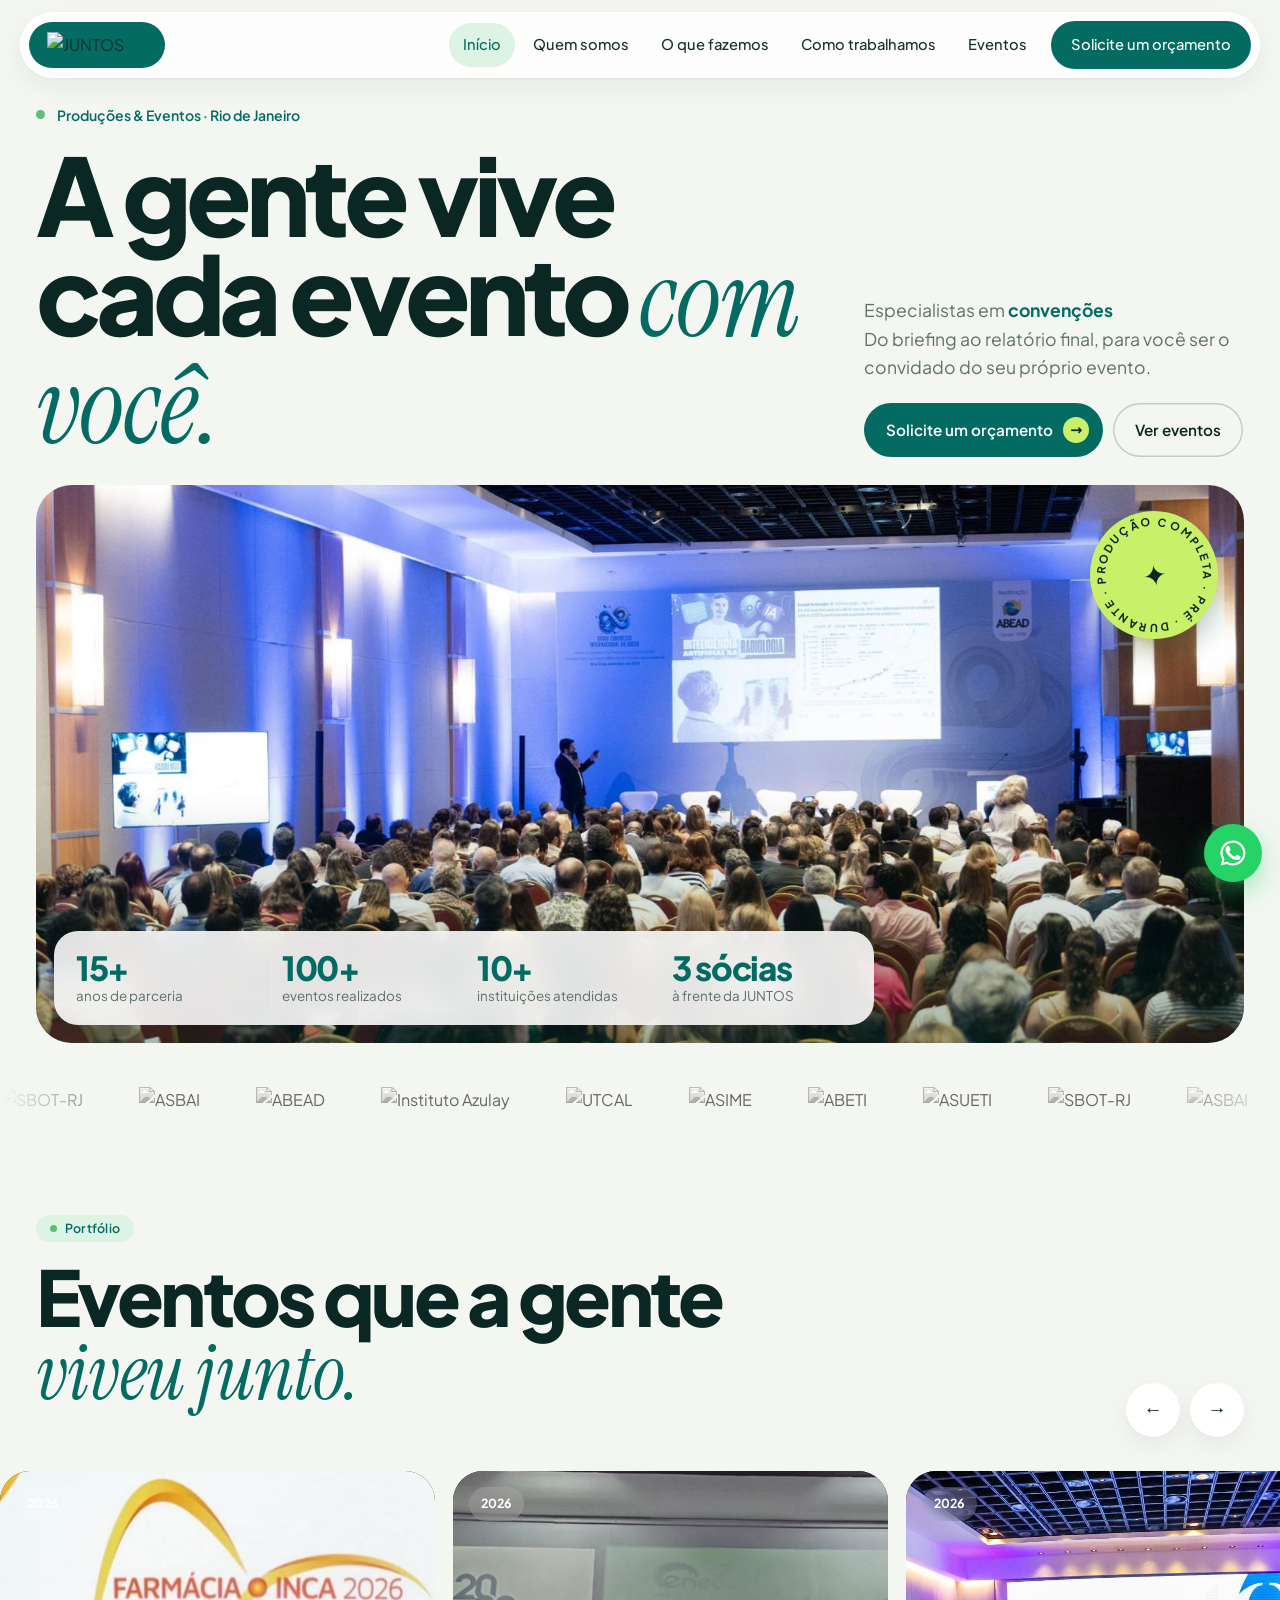
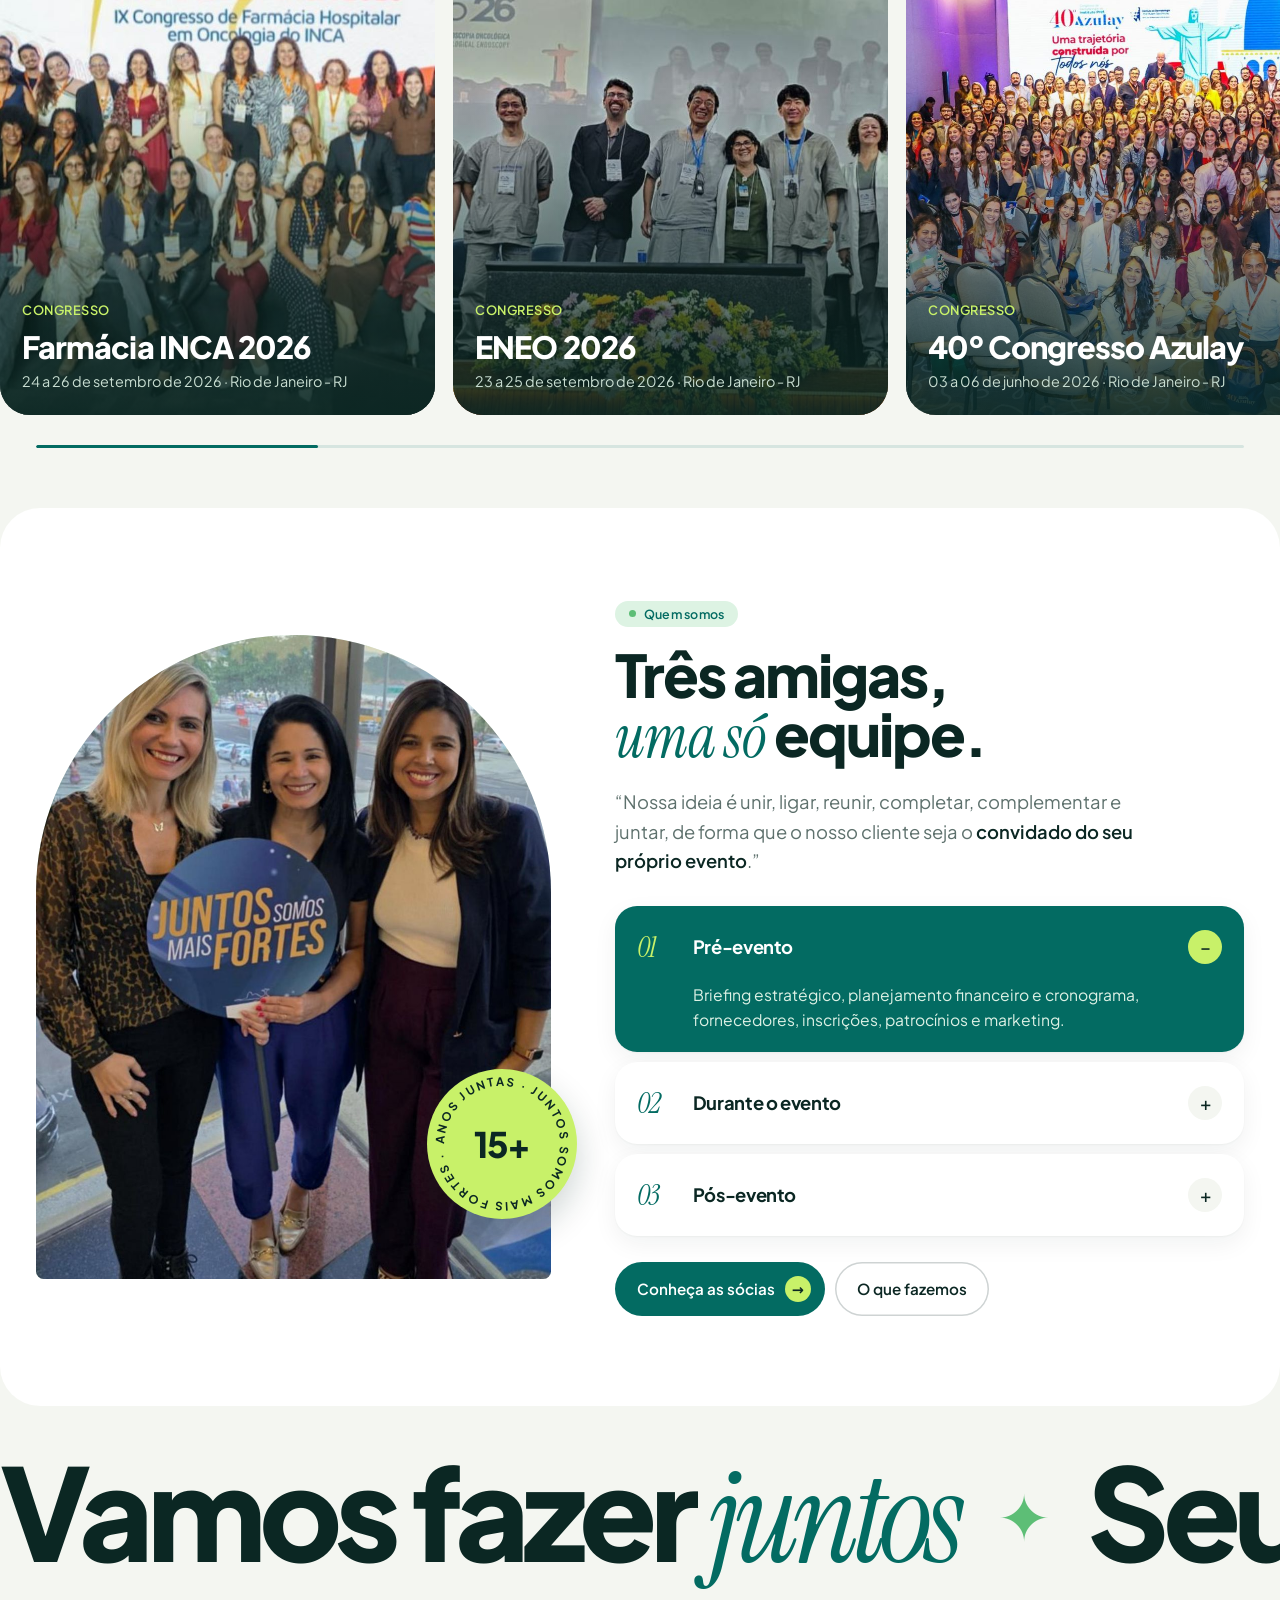
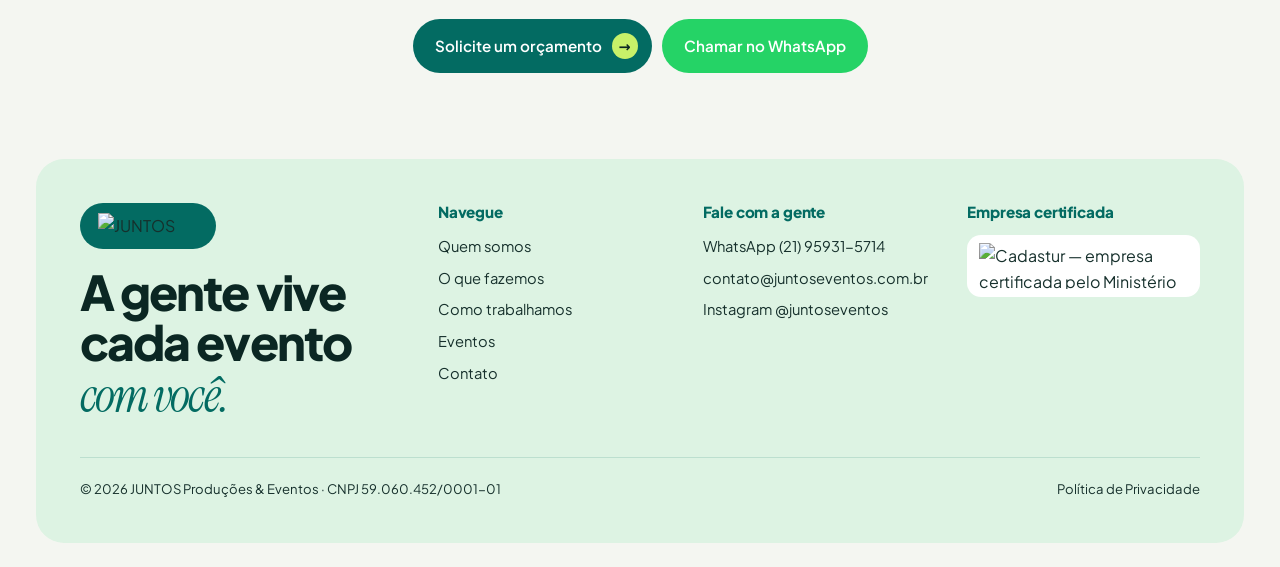
==== commit a66c50d2: "Home mais curta e impactante, visual claro em tons de verde e fontes próprias Co-Authored-By: Claude" ====
--- a/index.html
+++ b/index.html
@@ -13,9 +13,7 @@
 <meta property="og:locale" content="pt_BR">
 <meta name="theme-color" content="#F4F6F1">
 <link rel="icon" href="https://juntoseventos.com.br/wp-content/uploads/2025/07/cropped-logo_JuntosEventos_gradiente-scaled-1-192x192.jpg">
-<link rel="preconnect" href="https://fonts.googleapis.com">
-<link rel="preconnect" href="https://fonts.gstatic.com" crossorigin>
-<link href="https://fonts.googleapis.com/css2?family=Plus+Jakarta+Sans:wght@400;500;600;700;800&display=swap" rel="stylesheet">
+<link rel="preload" href="assets/fonts/plus-jakarta-sans-latin-wght-normal.woff2" as="font" type="font/woff2" crossorigin>
 <link rel="stylesheet" href="assets/css/style.css">
 <link rel="preload" as="image" href="assets/img/eventos/abead-2025/01.jpg">
 </head>
@@ -27,84 +25,68 @@
 </div></header>
 <main>
 
-<section class="hero"><div class="wrap bento">
-  <div class="b main c8 r2">
-    <span class="chip" style="align-self:flex-start">Produções &amp; Eventos · Rio de Janeiro</span>
+<section class="xhero"><div class="wrap">
+  <div class="top">
     <div>
-      <h1>A gente vive cada evento <em>com&nbsp;você.</em></h1>
-      <p>Congressos, eventos corporativos e sociais com produção completa — do briefing ao relatório final — para você ser o <span class="hl">convidado do seu próprio evento</span>.</p>
+      <div class="eyebrow"><span class="dot"></span>Produções &amp; Eventos · Rio de Janeiro</div>
+      <h1>A gente vive cada evento <em>com você.</em></h1>
     </div>
-    <div style="display:flex;justify-content:space-between;align-items:center;gap:20px;flex-wrap:wrap">
+    <div class="side">
+      <p>Especialistas em <span class="rot" aria-live="polite"><span class=on>congressos</span><span>convenções</span><span>premiações</span><span>lançamentos</span><span>workshops</span><span>confraternizações</span></span><br>Do briefing ao relatório final, para você ser o convidado do seu próprio evento.</p>
       <div class="btns"><a class="btn" href="contato.html">Solicite um orçamento <span class="arr">→</span></a><a class="btn ghost" href="eventos.html">Ver eventos</a></div>
-      <div class="avatars"><span class="f"><img src="https://juntoseventos.com.br/wp-content/uploads/2025/05/Imagem3.png" alt=""><img src="https://juntoseventos.com.br/wp-content/uploads/2025/05/Imagem1.png" alt=""><img src="https://juntoseventos.com.br/wp-content/uploads/2025/05/Imagem2.png" alt=""></span><span>3 sócias,<br><b style="color:var(--dk)">15+ anos juntas</b></span></div>
     </div>
   </div>
-  <div class="b photo shade c4"><img src="assets/img/eventos/abead-2025/01.jpg" alt="Plenária do Congresso Internacional da ABEAD 2025"><div class="over"><span class="chip dark">ABEAD 2025</span><h3>Congresso internacional em Copacabana</h3></div></div>
-  <div class="b dark c4" id="proximo-home"><div class="stack"><div><span class="chip dark">Agenda</span><h3 style="margin:18px 0 6px;font-size:1.6rem">Novas datas em breve</h3><p style="margin:0">Acompanhe os próximos congressos e eventos.</p></div><a class="btn lime" href="eventos.html">Ver agenda <span class="arr">→</span></a></div></div>
-</div></section>
-
-<section class="section tight"><div class="wrap bento">
-  <div class="b lime c3 half-m rv"><div class="num">15+</div><p style="margin:10px 0 0;font-weight:600">anos de parceria entre as sócias</p></div>
-  <div class="b c3 half-m rv"><div class="num">100+</div><p style="margin:10px 0 0" class="muted">de eventos no portfólio</p></div>
-  <div class="b pet c3 half-m rv"><div class="num">3</div><p style="margin:10px 0 0">fases: pré, durante e pós-evento</p></div>
-  <div class="b c3 half-m rv"><div class="num" style="font-size:clamp(1.9rem,3.4vw,2.6rem);line-height:1.1">On-line &amp; presencial</div><p style="margin:10px 0 0" class="muted">em qualquer formato</p></div>
-  <div class="b c12 rv" style="padding:26px 0">
-    <p class="center muted" style="font-size:.85rem;font-weight:600;margin-bottom:18px">QUEM CONFIA NA JUNTOS</p>
-    <div class="marquee"><div class="track"><img src="https://juntoseventos.com.br/wp-content/uploads/2025/05/LOGO-SBOT-RJ.png" alt="SBOT-RJ" loading="lazy"><img src="https://juntoseventos.com.br/wp-content/uploads/2025/05/LOGO-ASBAI.jpg" alt="ASBAI" loading="lazy"><img src="https://juntoseventos.com.br/wp-content/uploads/2025/05/LOGO-ABEAD.jpg" alt="ABEAD" loading="lazy"><img src="https://juntoseventos.com.br/wp-content/uploads/2025/05/LOGO-INSTITUTO-300x112.png" alt="Instituto Azulay" loading="lazy"><img src="https://juntoseventos.com.br/wp-content/uploads/2025/05/logo_UTCAL-300x105.png" alt="UTCAL" loading="lazy"><img src="https://juntoseventos.com.br/wp-content/uploads/2025/05/LOGO-ASIME-1-300x150.png" alt="ASIME" loading="lazy"><img src="https://juntoseventos.com.br/wp-content/uploads/2025/05/ABETI-300x99.jpg" alt="ABETI" loading="lazy"><img src="https://juntoseventos.com.br/wp-content/uploads/2025/05/logo-ASUETI-300x300.jpeg" alt="ASUETI" loading="lazy"><img src="https://juntoseventos.com.br/wp-content/uploads/2025/05/LOGO-SBOT-RJ.png" alt="SBOT-RJ" loading="lazy" aria-hidden="true"><img src="https://juntoseventos.com.br/wp-content/uploads/2025/05/LOGO-ASBAI.jpg" alt="ASBAI" loading="lazy" aria-hidden="true"><img src="https://juntoseventos.com.br/wp-content/uploads/2025/05/LOGO-ABEAD.jpg" alt="ABEAD" loading="lazy" aria-hidden="true"><img src="https://juntoseventos.com.br/wp-content/uploads/2025/05/LOGO-INSTITUTO-300x112.png" alt="Instituto Azulay" loading="lazy" aria-hidden="true"><img src="https://juntoseventos.com.br/wp-content/uploads/2025/05/logo_UTCAL-300x105.png" alt="UTCAL" loading="lazy" aria-hidden="true"><img src="https://juntoseventos.com.br/wp-content/uploads/2025/05/LOGO-ASIME-1-300x150.png" alt="ASIME" loading="lazy" aria-hidden="true"><img src="https://juntoseventos.com.br/wp-content/uploads/2025/05/ABETI-300x99.jpg" alt="ABETI" loading="lazy" aria-hidden="true"><img src="https://juntoseventos.com.br/wp-content/uploads/2025/05/logo-ASUETI-300x300.jpeg" alt="ASUETI" loading="lazy" aria-hidden="true"></div></div>
+  <div class="frame">
+    <div class="slides" aria-hidden="true"><img src="assets/img/eventos/abead-2025/01.jpg" alt="" fetchpriority=high><img src="assets/img/eventos/azulay-2026/01.jpg" alt="" loading=lazy><img src="assets/img/eventos/utcal-summit-2026/02.jpg" alt="" loading=lazy><img src="assets/img/eventos/farmacia-inca-2026/03.jpg" alt="" loading=lazy><img src="assets/img/eventos/asime-2026/01.jpg" alt="" loading=lazy></div>
+    <div class="sticker" aria-hidden="true"><svg viewBox="0 0 128 128"><defs><path id="c2" d="M64,64 m-49,0 a49,49 0 1,1 98,0 a49,49 0 1,1 -98,0"/></defs><text><textPath href="#c2">produção completa · pré · durante · pós ·</textPath></text></svg><b style="font-size:1.8rem">✦</b></div>
+    <div class="counters">
+      <div><b data-count="15" data-suffix="+">15+</b>anos de parceria</div>
+      <div><b data-count="100" data-suffix="+">100+</b>eventos realizados</div>
+      <div><b data-count="10" data-suffix="+">10+</b>instituições atendidas</div>
+      <div><b>3 sócias</b>à frente da JUNTOS</div>
+    </div>
   </div>
 </div></section>
 
-<section class="section"><div class="wrap">
-  <div class="sec-head"><div><span class="chip">O que fazemos</span><h2>Do congresso à<br>confraternização.</h2></div>
-  <a class="btn ghost" href="o-que-fazemos.html">Todos os formatos</a></div>
-  <div class="bento">
-    <a class="b photo shade c6 r2 rv" href="o-que-fazemos.html" style="min-height:420px"><img src="assets/img/eventos/azulay-2026/01.jpg" alt="Participantes do 40º Congresso de Dermatologia do Instituto Azulay" loading="lazy"><div class="over"><span class="chip dark">Nossa especialidade</span><h3 style="font-size:1.9rem">Congressos e convenções</h3></div></a>
-    <div class="b c3 rv"><div class="ico"><svg viewBox="0 0 24 24"><circle cx="9" cy="8" r="3.2"/><path d="M3 20c0-3.3 2.7-6 6-6s6 2.7 6 6"/><circle cx="17" cy="9" r="2.5"/><path d="M16 14c2.8 0 5 2.2 5 5"/></svg></div><h4>Sociais e corporativos</h4></div>
-    <div class="b c3 rv"><div class="ico"><svg viewBox="0 0 24 24"><rect x="3" y="4" width="18" height="12" rx="1.5"/><path d="M12 16v4M8 20h8M7 12l3-3 3 2 4-4"/></svg></div><h4>Seminários, workshops e treinamentos</h4></div>
-    <div class="b c3 rv"><div class="ico"><svg viewBox="0 0 24 24"><circle cx="12" cy="9" r="6"/><path d="m8.5 14-1.5 7 5-3 5 3-1.5-7"/></svg></div><h4>Lançamentos e premiações</h4></div>
-    <div class="b c3 rv"><div class="ico"><svg viewBox="0 0 24 24"><path d="M6 3h12l-6 8zM12 11v9M8 21h8"/></svg></div><h4>Festas, coquetéis e confraternizações</h4></div>
-    <div class="b c3 rv"><div class="ico"><svg viewBox="0 0 24 24"><rect x="3" y="3" width="12" height="18" rx="1"/><path d="M3 8h12M18 10v11M21 21h-6"/><circle cx="18" cy="7" r="2"/></svg></div><h4>Feiras e exposições</h4></div>
-    <div class="b c3 rv"><div class="ico"><svg viewBox="0 0 24 24"><path d="M4 5a2 2 0 0 1 2-2h13v16H6a2 2 0 0 0-2 2z"/><path d="M4 21V5M8 7h7"/></svg></div><h4>Cursos e grupos de trabalho</h4></div>
-    <div class="b c3 rv"><div class="ico"><svg viewBox="0 0 24 24"><circle cx="12" cy="12" r="9"/><path d="M3 12h18M12 3a14 14 0 0 1 0 18M12 3a14 14 0 0 0 0 18"/></svg></div><h4>Presenciais e on-line</h4></div>
-    <a class="b lime c3 rv" href="o-que-fazemos.html"><span class="corner">→</span><div class="stack"><span></span><h4 style="font-size:1.25rem">Conheça todos os formatos</h4></div></a>
+<div class="logos-band"><div class="marquee"><div class="track"><img src="https://juntoseventos.com.br/wp-content/uploads/2025/05/LOGO-SBOT-RJ.png" alt="SBOT-RJ" loading="lazy"><img src="https://juntoseventos.com.br/wp-content/uploads/2025/05/LOGO-ASBAI.jpg" alt="ASBAI" loading="lazy"><img src="https://juntoseventos.com.br/wp-content/uploads/2025/05/LOGO-ABEAD.jpg" alt="ABEAD" loading="lazy"><img src="https://juntoseventos.com.br/wp-content/uploads/2025/05/LOGO-INSTITUTO-300x112.png" alt="Instituto Azulay" loading="lazy"><img src="https://juntoseventos.com.br/wp-content/uploads/2025/05/logo_UTCAL-300x105.png" alt="UTCAL" loading="lazy"><img src="https://juntoseventos.com.br/wp-content/uploads/2025/05/LOGO-ASIME-1-300x150.png" alt="ASIME" loading="lazy"><img src="https://juntoseventos.com.br/wp-content/uploads/2025/05/ABETI-300x99.jpg" alt="ABETI" loading="lazy"><img src="https://juntoseventos.com.br/wp-content/uploads/2025/05/logo-ASUETI-300x300.jpeg" alt="ASUETI" loading="lazy"><img src="https://juntoseventos.com.br/wp-content/uploads/2025/05/LOGO-SBOT-RJ.png" alt="SBOT-RJ" loading="lazy" aria-hidden="true"><img src="https://juntoseventos.com.br/wp-content/uploads/2025/05/LOGO-ASBAI.jpg" alt="ASBAI" loading="lazy" aria-hidden="true"><img src="https://juntoseventos.com.br/wp-content/uploads/2025/05/LOGO-ABEAD.jpg" alt="ABEAD" loading="lazy" aria-hidden="true"><img src="https://juntoseventos.com.br/wp-content/uploads/2025/05/LOGO-INSTITUTO-300x112.png" alt="Instituto Azulay" loading="lazy" aria-hidden="true"><img src="https://juntoseventos.com.br/wp-content/uploads/2025/05/logo_UTCAL-300x105.png" alt="UTCAL" loading="lazy" aria-hidden="true"><img src="https://juntoseventos.com.br/wp-content/uploads/2025/05/LOGO-ASIME-1-300x150.png" alt="ASIME" loading="lazy" aria-hidden="true"><img src="https://juntoseventos.com.br/wp-content/uploads/2025/05/ABETI-300x99.jpg" alt="ABETI" loading="lazy" aria-hidden="true"><img src="https://juntoseventos.com.br/wp-content/uploads/2025/05/logo-ASUETI-300x300.jpeg" alt="ASUETI" loading="lazy" aria-hidden="true"></div></div></div>
+
+<section class="reel-sec">
+  <div class="wrap reel-top">
+    <div><span class="chip">Portfólio</span><h2 style="margin-top:18px">Eventos que a gente<br><em>viveu junto.</em></h2></div>
+    <div class="reel-nav"><button type="button" data-reel="-1" aria-label="Anterior">←</button><button type="button" data-reel="1" aria-label="Próximo">→</button></div>
   </div>
-</div></section>
+  <div class="reel" id="reel"><p class="loading wrap">Carregando eventos…</p></div>
+  <div class="reel-bar"><div><i></i></div></div>
+</section>
 
-<section class="section"><div class="wrap bento">
-  <div class="b photo c5 r2 rv" style="min-height:460px"><img src="assets/img/equipe/equipe-socias.jpg" alt="As sócias da JUNTOS: Alessandra, Michele e Renata" loading="lazy" style="object-position:center 30%"><div class="cap"><span class="chip">Alessandra · Michele · Renata</span></div></div>
-  <div class="b dark c7 rv" style="padding:40px">
-    <span class="chip dark">Quem somos</span>
-    <p style="font-size:clamp(1.3rem,2.4vw,1.8rem);font-weight:600;line-height:1.3;color:#fff;letter-spacing:-.02em;margin:22px 0 0">“Nossa ideia é unir, ligar, reunir, completar, complementar e juntar, de forma que o nosso cliente seja o <span style="color:var(--lime)">convidado do seu próprio evento</span>.”</p>
-  </div>
-  <div class="b c4 rv"><h4>Nosso diferencial</h4><p class="muted" style="font-size:.95rem">Atendimento qualificado e ágil — porque organizar um evento muitas vezes não é a atividade principal de quem o promove.</p></div>
-  <a class="b mint c3 rv" href="quem-somos.html"><span class="corner">→</span><div class="stack"><span></span><h4 style="font-size:1.25rem">Conheça a equipe</h4></div></a>
-</div></section>
-
-<section class="section"><div class="wrap">
-  <div class="sec-head"><div><span class="chip">Portfólio</span><h2>Eventos que a<br>gente viveu junto.</h2></div>
-  <a class="btn ghost" href="eventos.html">Ver todos os eventos</a></div>
-  <div id="destaques" class="ev-grid"><p class="loading">Carregando eventos…</p></div>
-</div></section>
-
-<section class="section"><div class="wrap">
-  <div class="sec-head"><div><span class="chip">Como trabalhamos</span><h2>Da ideia ao pós-evento,<br>JUNTOS em cada etapa.</h2></div>
-  <a class="btn ghost" href="como-trabalhamos.html">Conheça o processo</a></div>
-  <div class="bento">
-    <div class="b c4 rv"><div class="num" style="color:var(--grn)">01</div><h3 style="margin-top:22px">Pré-evento</h3><p class="muted">Briefing estratégico, planejamento financeiro, cronograma, fornecedores, inscrições, patrocínios e marketing.</p></div>
-    <div class="b pet c4 rv"><div class="num" style="color:var(--lime)">02</div><h3 style="margin-top:22px">Durante</h3><p>Equipe presente da montagem à desmontagem, coordenação de fornecedores, secretaria e recepção.</p></div>
-    <div class="b dark c4 rv"><div class="num" style="color:var(--lime)">03</div><h3 style="margin-top:22px">Pós-evento</h3><p>Relatórios completos, cartas de agradecimento e reunião final com aprendizados e próximos passos.</p></div>
-  </div>
-</div></section>
-<section class="section tight"><div class="wrap bento">
-  <div class="b grad c12 rv" style="padding:48px">
-    <div style="display:flex;justify-content:space-between;align-items:flex-end;gap:28px;flex-wrap:wrap">
-      <div><span class="chip dark">Vamos conversar?</span>
-      <h2 style="margin:18px 0 10px;max-width:640px">Seu próximo evento pode ser o mais tranquilo da sua vida.</h2>
-      <p style="margin:0;max-width:520px">Conte o que você precisa e receba uma proposta sob medida.</p></div>
-      <div class="btns"><a class="btn lime" href="contato.html">Solicite um orçamento <span class="arr">→</span></a><a class="btn ghost-w" data-wa href="#">WhatsApp</a></div>
+<section class="about">
+  <div class="wrap about-grid">
+    <div class="rv" style="position:relative">
+      <div class="arch"><img src="assets/img/equipe/equipe-socias.jpg" alt="As sócias da JUNTOS: Alessandra, Michele e Renata" loading="lazy"></div>
+      <div class="badge-rot" aria-hidden="true">
+        <svg viewBox="0 0 150 150"><defs><path id="circ" d="M75,75 m-58,0 a58,58 0 1,1 116,0 a58,58 0 1,1 -116,0"/></defs>
+        <text><textPath href="#circ">anos juntas · juntos somos mais fortes ·</textPath></text></svg>
+        <b>15+</b>
+      </div>
+    </div>
+    <div class="rv">
+      <span class="chip">Quem somos</span>
+      <h2 style="margin-top:18px">Três amigas,<br><em>uma só</em> equipe.</h2>
+      <p class="q">“Nossa ideia é unir, ligar, reunir, completar, complementar e juntar, de forma que o nosso cliente seja o <b style="color:var(--dk)">convidado do seu próprio evento</b>.”</p>
+      <div class="acc">
+        <details open><summary><span class="n">01</span>Pré-evento</summary><p>Briefing estratégico, planejamento financeiro e cronograma, fornecedores, inscrições, patrocínios e marketing.</p></details>
+        <details><summary><span class="n">02</span>Durante o evento</summary><p>Equipe presente da montagem à desmontagem, coordenação de fornecedores, secretaria e recepção.</p></details>
+        <details><summary><span class="n">03</span>Pós-evento</summary><p>Relatórios completos, cartas de agradecimento e reunião final com aprendizados e próximos passos.</p></details>
+      </div>
+      <div class="btns" style="margin-top:26px"><a class="btn" href="quem-somos.html">Conheça as sócias <span class="arr">→</span></a><a class="btn ghost" href="o-que-fazemos.html">O que fazemos</a></div>
     </div>
   </div>
-</div></section>
+</section>
+
+<section class="bigcta">
+  <a class="mq" href="contato.html" aria-label="Solicite um orçamento"><div class="line"><span>Vamos fazer <em>juntos</em></span><span class="star">✦</span><span>Seu próximo <em>evento</em></span><span class="star">✦</span><span>Vamos fazer <em>juntos</em></span><span class="star">✦</span><span>Seu próximo <em>evento</em></span><span class="star">✦</span><span>Vamos fazer <em>juntos</em></span><span class="star">✦</span><span>Seu próximo <em>evento</em></span><span class="star">✦</span><span>Vamos fazer <em>juntos</em></span><span class="star">✦</span><span>Seu próximo <em>evento</em></span><span class="star">✦</span></div></a>
+  <div class="acts"><a class="btn" href="contato.html">Solicite um orçamento <span class="arr">→</span></a><a class="btn wa" data-wa href="#">Chamar no WhatsApp</a></div>
+</section>
 </main>
 <footer class="site"><div class="wrap"><div class="b">
   <div class="cols">
@@ -130,5 +112,6 @@
 <script src="assets/js/config.js"></script>
 <script src="assets/js/main.js"></script>
 <script src="assets/js/eventos.js"></script>
+<script>document.querySelectorAll('.acc details').forEach(function(d){d.addEventListener('toggle',function(){if(d.open)document.querySelectorAll('.acc details').forEach(function(o){if(o!==d)o.open=false;});});});</script>
 </body>
 </html>
--- a/assets/css/style.css
+++ b/assets/css/style.css
@@ -1,4 +1,8 @@
 /* JUNTOS Produções & Eventos — visual "bento" moderno */
+/* Fontes (hospedadas no próprio site — licença SIL OFL, ver assets/fonts) */
+@font-face{font-family:'Plus Jakarta Sans';font-style:normal;font-display:swap;font-weight:200 800;src:url(../fonts/plus-jakarta-sans-latin-wght-normal.woff2) format('woff2')}
+@font-face{font-family:'Instrument Serif';font-style:italic;font-display:swap;font-weight:400;src:url(../fonts/instrument-serif-latin-400-italic.woff2) format('woff2')}
+@font-face{font-family:'Instrument Serif';font-style:normal;font-display:swap;font-weight:400;src:url(../fonts/instrument-serif-latin-400-normal.woff2) format('woff2')}
 :root{
   --pet:#036B62;      /* verde-petróleo da marca */
   --pet-2:#02564F;
@@ -52,12 +56,13 @@
 .sec-head h2{margin:12px 0 0}
 
 /* Botões */
-.btn{display:inline-flex;align-items:center;justify-content:center;gap:10px;background:var(--dk);color:#fff;font-weight:600;font-size:.95rem;padding:14px 22px;border-radius:99px;border:0;cursor:pointer;font-family:inherit;transition:transform .25s var(--ease),background .25s,box-shadow .25s;white-space:nowrap}
-.btn:hover{transform:translateY(-2px);box-shadow:0 10px 24px rgba(11,39,35,.2)}
+.btn{display:inline-flex;align-items:center;justify-content:center;gap:10px;background:var(--pet);color:#fff;font-weight:600;font-size:.95rem;padding:14px 22px;border-radius:99px;border:0;cursor:pointer;font-family:inherit;transition:transform .25s var(--ease),background .25s,box-shadow .25s;white-space:nowrap}
+.btn:hover{transform:translateY(-2px);box-shadow:0 10px 24px rgba(3,107,98,.28);background:var(--pet-2)}
+.btn.lime:hover{background:#bce35a}
 .btn .arr{display:inline-flex;width:26px;height:26px;border-radius:50%;background:var(--lime);color:var(--dk);align-items:center;justify-content:center;font-size:.9rem;margin-right:-8px;transition:transform .25s var(--ease)}
 .btn:hover .arr{transform:rotate(-45deg)}
 .btn.lime{background:var(--lime);color:var(--dk)}
-.btn.lime .arr{background:var(--dk);color:var(--lime)}
+.btn.lime .arr{background:var(--pet);color:#fff}
 .btn.light{background:#fff;color:var(--dk)}
 .btn.ghost{background:transparent;color:var(--dk);box-shadow:inset 0 0 0 1.5px rgba(11,39,35,.2)}
 .btn.ghost:hover{box-shadow:inset 0 0 0 1.5px var(--dk)}
@@ -68,7 +73,7 @@
 /* Cabeçalho flutuante */
 header.site{position:sticky;top:12px;z-index:50;padding:0 16px;margin-top:12px}
 header.site .bar{max-width:var(--max);margin:0 auto;display:flex;align-items:center;justify-content:space-between;gap:16px;background:rgba(255,255,255,.82);backdrop-filter:saturate(1.4) blur(14px);-webkit-backdrop-filter:saturate(1.4) blur(14px);border:1px solid rgba(255,255,255,.9);box-shadow:var(--shadow);border-radius:99px;padding:8px 8px 8px 8px}
-.logo{display:inline-flex;align-items:center;background:var(--dk);border-radius:99px;padding:9px 18px;height:46px}
+.logo{display:inline-flex;align-items:center;background:var(--pet);border-radius:99px;padding:9px 18px;height:46px}
 .logo img{height:26px;width:auto}
 nav.main{display:flex;align-items:center;gap:4px}
 nav.main a{font-size:.92rem;font-weight:500;color:var(--ink);padding:10px 14px;border-radius:99px;transition:background .2s}
@@ -93,13 +98,13 @@
 .bento{display:grid;grid-template-columns:repeat(12,1fr);gap:var(--gap)}
 .b{position:relative;background:var(--card);border-radius:var(--r);padding:30px;overflow:hidden;box-shadow:var(--shadow);transition:transform .35s var(--ease),box-shadow .35s var(--ease);min-width:0}
 a.b:hover,.b.lift:hover{transform:translateY(-4px);box-shadow:var(--shadow-h)}
-.b.dark{background:var(--dk);color:#CFE3D8}
+.b.dark{background:var(--pet);color:#DDF1E5}
 .b.dark h1,.b.dark h2,.b.dark h3,.b.dark h4{color:#fff}
 .b.pet{background:var(--pet);color:#D4EDDD}
 .b.pet h2,.b.pet h3,.b.pet h4{color:#fff}
 .b.lime{background:var(--lime)}
 .b.mint{background:var(--mint)}
-.b.grad{background:radial-gradient(120% 120% at 100% 0%,#1F8A72 0%,var(--pet) 35%,var(--dk) 100%);color:#D4EDDD}
+.b.grad{background:linear-gradient(125deg,#5DBE76 0%,#249A7A 45%,var(--pet) 100%);color:#E8F7EC}
 .b.grad h2,.b.grad h3{color:#fff}
 .b.photo{padding:0;min-height:240px;background:#cfd9d3}
 .b.photo>img{position:absolute;inset:0;width:100%;height:100%;object-fit:cover;transition:transform .8s var(--ease)}
@@ -193,7 +198,7 @@
 /* Eventos */
 .ev-filters{display:flex;flex-wrap:wrap;gap:8px;margin:0 0 20px}
 .ev-filters button{font-family:inherit;font-size:.88rem;font-weight:500;border:0;background:#fff;color:var(--ink);padding:10px 18px;border-radius:99px;cursor:pointer;transition:.2s;box-shadow:var(--shadow)}
-.ev-filters button.on,.ev-filters button:hover{background:var(--dk);color:#fff}
+.ev-filters button.on,.ev-filters button:hover{background:var(--pet);color:#fff}
 .ev-grid{display:grid;grid-template-columns:repeat(3,1fr);gap:var(--gap)}
 @media(max-width:960px){.ev-grid{grid-template-columns:repeat(2,1fr)}}
 @media(max-width:620px){.ev-grid{grid-template-columns:1fr}}
@@ -214,7 +219,7 @@
 .agenda{display:grid;gap:12px}
 .ag{display:grid;grid-template-columns:96px 1fr auto;gap:22px;align-items:center;background:#fff;border-radius:24px;padding:14px 16px 14px 14px;box-shadow:var(--shadow);transition:.3s var(--ease)}
 .ag:hover{box-shadow:var(--shadow-h)}
-.ag .dt{background:var(--dk);color:#fff;border-radius:18px;text-align:center;padding:14px 6px}
+.ag .dt{background:var(--pet);color:#fff;border-radius:18px;text-align:center;padding:14px 6px}
 .ag .dt b{display:block;color:var(--lime);font-size:2rem;font-weight:800;line-height:1;letter-spacing:-.04em}
 .ag .dt span{font-size:.72rem;text-transform:uppercase;letter-spacing:.1em;color:#B8D3C5}
 .ag h3{font-size:1.2rem;margin-bottom:4px}
@@ -228,7 +233,7 @@
 /* Página do evento */
 .ev-head{display:grid;grid-template-columns:1fr 320px;gap:var(--gap);align-items:start}
 .ev-body{background:#fff;border-radius:var(--r);padding:36px;box-shadow:var(--shadow)}
-.ev-info{background:var(--dk);color:#CFE3D8;border-radius:var(--r);padding:26px;position:sticky;top:96px}
+.ev-info{background:var(--pet);color:#DDF1E5;border-radius:var(--r);padding:26px;position:sticky;top:96px}
 .ev-info dt{font-size:.72rem;text-transform:uppercase;letter-spacing:.12em;color:var(--lime);font-weight:600;margin-top:16px}
 .ev-info dt:first-child{margin-top:0}
 .ev-info dd{color:#fff;font-weight:500}
@@ -270,17 +275,17 @@
 
 /* Rodapé */
 footer.site{padding:16px 0 24px}
-footer.site .b{background:var(--dk);color:#A9C7B8;padding:44px}
+footer.site .b{background:var(--mint);color:var(--ink);padding:44px;box-shadow:none}
 footer.site .cols{display:grid;grid-template-columns:1.4fr 1fr 1fr 1fr;gap:32px}
-footer.site h4{color:#fff;font-size:.95rem;margin-bottom:14px}
+footer.site h4{color:var(--pet);font-size:.95rem;margin-bottom:14px}
 footer.site ul{list-style:none}footer.site li{margin-bottom:8px;font-size:.92rem}
-footer.site a:hover{color:#fff}
-footer.site .big{font-size:clamp(2rem,4vw,3rem);font-weight:800;letter-spacing:-.04em;color:#fff;line-height:1.05;margin:18px 0 0}
-footer.site .big em{font-style:normal;color:var(--lime)}
+footer.site a:hover{color:var(--pet)}
+footer.site .big{font-size:clamp(2rem,4vw,3rem);font-weight:800;letter-spacing:-.04em;color:var(--dk);line-height:1.05;margin:18px 0 0}
+footer.site .big em{font-family:'Instrument Serif',serif;font-style:italic;font-weight:400;color:var(--pet)}
 footer.site .cad{background:#fff;border-radius:14px;padding:8px 12px;display:inline-block}
 footer.site .cad img{height:46px;width:auto}
-footer.site .legal{border-top:1px solid rgba(255,255,255,.1);margin-top:36px;padding-top:20px;display:flex;justify-content:space-between;flex-wrap:wrap;gap:10px;font-size:.82rem}
-footer.site .logo{background:rgba(255,255,255,.08)}
+footer.site .legal{border-top:1px solid rgba(3,107,98,.15);margin-top:36px;padding-top:20px;display:flex;justify-content:space-between;flex-wrap:wrap;gap:10px;font-size:.82rem}
+footer.site .logo{background:var(--pet)}
 @media(max-width:900px){footer.site .cols{grid-template-columns:1fr 1fr}}
 @media(max-width:520px){footer.site .cols{grid-template-columns:1fr}footer.site .b{padding:30px 24px}}
 
@@ -300,3 +305,114 @@
 .rv{opacity:0;transform:translateY(16px);transition:opacity .7s var(--ease),transform .7s var(--ease)}
 .rv.in{opacity:1;transform:none}
 @media(prefers-reduced-motion:reduce){.rv{opacity:1;transform:none;transition:none}html{scroll-behavior:auto}.marquee .track{animation:none}}
+
+/* ===================== Destaque serifado ===================== */
+h1 em,h2 em,.serif{font-family:'Instrument Serif',Georgia,serif;font-style:italic;font-weight:400;letter-spacing:-.01em;color:var(--pet)}
+.phero h1{line-height:1}
+
+/* ===================== HOME ===================== */
+.xhero{padding:26px 0 10px}
+.xhero .top{display:grid;grid-template-columns:1.35fr .65fr;gap:40px;align-items:end;margin-bottom:28px}
+.xhero .eyebrow{display:flex;align-items:center;gap:12px;font-size:.88rem;font-weight:600;color:var(--pet);margin-bottom:18px}
+.xhero .eyebrow .dot{width:9px;height:9px;border-radius:50%;background:var(--grn);box-shadow:0 0 0 0 rgba(93,190,118,.6);animation:pulse 2s infinite}
+@keyframes pulse{70%{box-shadow:0 0 0 12px rgba(93,190,118,0)}100%{box-shadow:0 0 0 0 rgba(93,190,118,0)}}
+.xhero h1{font-size:clamp(3rem,8.4vw,7.6rem);line-height:.92;letter-spacing:-.055em;color:var(--dk)}
+.xhero h1 em{color:var(--pet);padding-right:.06em}
+.xhero .side p{font-size:1.1rem;color:var(--mut);margin:0 0 22px}
+.rot{display:inline-grid;vertical-align:bottom;color:var(--pet);font-weight:700}
+.rot span{grid-area:1/1;opacity:0;transform:translateY(60%);transition:opacity .5s var(--ease),transform .5s var(--ease)}
+.rot span.on{opacity:1;transform:none}
+.rot span.out{opacity:0;transform:translateY(-60%)}
+.frame{position:relative;height:clamp(380px,62vh,640px);border-radius:36px;overflow:hidden;background:var(--mint);isolation:isolate}
+.frame .slides img{position:absolute;inset:0;width:100%;height:100%;object-fit:cover;opacity:0;animation:slide 30s infinite}
+.frame .slides img:nth-child(1){opacity:1;animation-delay:-1.5s}
+.frame .slides img:nth-child(2){animation-delay:4.5s}
+.frame .slides img:nth-child(3){animation-delay:10.5s}
+.frame .slides img:nth-child(4){animation-delay:16.5s}
+.frame .slides img:nth-child(5){animation-delay:22.5s}
+@keyframes slide{0%{opacity:0;transform:scale(1.1)}5%{opacity:1}20%{opacity:1}25%{opacity:0;transform:scale(1)}100%{opacity:0}}
+.frame:after{content:"";position:absolute;inset:0;background:linear-gradient(180deg,transparent 55%,rgba(3,60,55,.35));pointer-events:none}
+.counters{position:absolute;left:18px;bottom:18px;right:18px;z-index:2;display:grid;grid-template-columns:repeat(4,1fr);gap:4px;background:rgba(255,255,255,.88);backdrop-filter:blur(14px);-webkit-backdrop-filter:blur(14px);border-radius:24px;padding:18px 22px;max-width:820px}
+.counters div{color:var(--mut);font-size:.84rem;padding:0 10px;border-left:1px solid var(--line)}
+.counters div:first-child{border-left:0;padding-left:0}
+.counters b{display:block;color:var(--pet);font-size:clamp(1.5rem,2.6vw,2.2rem);font-weight:800;letter-spacing:-.04em;line-height:1.1}
+.sticker{position:absolute;right:26px;top:26px;z-index:2;width:128px;height:128px;border-radius:50%;background:var(--lime);display:flex;align-items:center;justify-content:center;text-align:center;font-weight:800;color:var(--dk);font-size:.9rem;line-height:1.1;transform:rotate(-10deg);box-shadow:0 12px 28px rgba(3,60,55,.25)}
+.sticker svg{position:absolute;inset:0;animation:spin 18s linear infinite}
+.sticker text{font-size:11px;font-weight:700;letter-spacing:2.2px;fill:var(--dk);text-transform:uppercase}
+.sticker b{font-size:2rem;letter-spacing:-.05em}
+@media(max-width:900px){.xhero .top{grid-template-columns:1fr;gap:18px}}
+@media(max-width:720px){.counters{grid-template-columns:repeat(2,1fr);row-gap:12px;left:10px;right:10px;bottom:10px;padding:14px 16px}.counters div:nth-child(3){border-left:0;padding-left:0}.frame{height:480px;border-radius:28px}.sticker{width:96px;height:96px;right:14px;top:14px}.sticker b{font-size:1.5rem}}
+
+/* Faixa de clientes */
+.logos-band{padding:34px 0 10px}
+.logos-band .marquee img{height:46px}
+
+/* Reel de eventos (scroll horizontal) */
+.reel-sec{background:var(--cream);color:var(--ink);padding:70px 0 60px;overflow:hidden}
+.reel-sec h2{color:var(--dk);font-size:clamp(2.4rem,6vw,5rem);line-height:.95;letter-spacing:-.05em}
+.reel-sec h2 em{color:var(--pet)}
+.reel-top{display:flex;justify-content:space-between;align-items:flex-end;gap:24px;flex-wrap:wrap;margin-bottom:34px}
+.reel-nav{display:flex;gap:10px}
+.reel-nav button{width:54px;height:54px;border-radius:50%;border:0;background:#fff;box-shadow:var(--shadow);color:var(--dk);font-size:1.2rem;cursor:pointer;transition:.25s var(--ease)}
+.reel-nav button:hover{background:var(--lime);border-color:var(--lime);color:var(--dk)}
+.reel{display:flex;gap:18px;overflow-x:auto;scroll-snap-type:x mandatory;scrollbar-width:none;padding:0 max(16px,calc((100vw - var(--max))/2 + 16px));cursor:grab;-webkit-overflow-scrolling:touch}
+.reel::-webkit-scrollbar{display:none}
+.reel.drag{cursor:grabbing;scroll-snap-type:none}
+.reel.drag a{pointer-events:none}
+.rcard{position:relative;flex:0 0 clamp(270px,34vw,470px);aspect-ratio:4/5;border-radius:30px;overflow:hidden;scroll-snap-align:start;background:#123631;color:#fff;isolation:isolate}
+.rcard img{position:absolute;inset:0;width:100%;height:100%;object-fit:cover;transition:transform 1s var(--ease);z-index:-1}
+.rcard:after{content:"";position:absolute;inset:0;z-index:-1;background:linear-gradient(180deg,rgba(11,39,35,0) 40%,rgba(11,39,35,.92))}
+.rcard:hover img{transform:scale(1.06)}
+.rcard .yr{position:absolute;top:16px;left:16px;font-size:.78rem;font-weight:700;background:rgba(255,255,255,.14);backdrop-filter:blur(10px);padding:7px 12px;border-radius:99px}
+.rcard .go{position:absolute;top:14px;right:14px;width:46px;height:46px;border-radius:50%;background:var(--lime);color:var(--dk);display:flex;align-items:center;justify-content:center;font-size:1.1rem;transform:rotate(-45deg) scale(.85);opacity:0;transition:.35s var(--ease)}
+.rcard:hover .go{opacity:1;transform:none}
+.rcard .tx{position:absolute;left:22px;right:22px;bottom:22px}
+.rcard .tp{font-size:.8rem;color:var(--lime);font-weight:600;letter-spacing:.04em;text-transform:uppercase}
+.rcard h3{color:#fff;font-size:clamp(1.5rem,2.4vw,2.1rem);margin:8px 0 6px;letter-spacing:-.03em}
+.rcard .dt{font-size:.9rem;color:#C9DED2}
+.rcard.logo-c{background:#fff}
+.rcard.logo-c img{object-fit:contain;padding:22% 14%;}
+.rcard.logo-c:after{background:linear-gradient(180deg,rgba(11,39,35,0) 50%,rgba(11,39,35,.9))}
+.rcard.all{background:var(--lime);color:var(--dk);display:flex;flex-direction:column;justify-content:space-between;padding:30px}
+.rcard.all:after{display:none}
+.rcard.all h3{color:var(--dk);font-size:clamp(2rem,3.4vw,3rem)}
+.rcard.all .go{position:static;opacity:1;transform:none;background:var(--pet);color:var(--lime);width:64px;height:64px;font-size:1.5rem}
+.reel-bar{max-width:var(--max);margin:30px auto 0;padding:0 16px}
+.reel-bar div{height:3px;background:rgba(3,107,98,.12);border-radius:2px;overflow:hidden}
+.reel-bar i{display:block;height:100%;width:20%;background:var(--pet);border-radius:2px;transition:width .2s}
+
+/* Sobre + processo */
+.about{background:#fff;padding:90px 0;border-radius:40px;position:relative;z-index:2;overflow:clip;max-width:calc(var(--max) + 120px);margin:0 auto}
+.about-grid{display:grid;grid-template-columns:.9fr 1.1fr;gap:64px;align-items:center}
+.arch{position:relative;aspect-ratio:4/5;border-radius:999px 999px 30px 30px;overflow:hidden;background:var(--mint)}
+.arch img{width:100%;height:100%;object-fit:cover;object-position:center 30%}
+.badge-rot{position:absolute;right:-26px;bottom:60px;width:150px;height:150px;border-radius:50%;background:var(--lime);display:flex;align-items:center;justify-content:center;box-shadow:0 14px 34px rgba(11,39,35,.2)}
+.badge-rot svg{position:absolute;inset:0;animation:spin 16s linear infinite}
+.badge-rot text{font-size:11.5px;font-weight:700;letter-spacing:2.4px;fill:var(--dk);text-transform:uppercase}
+.badge-rot b{font-size:2.2rem;font-weight:800;letter-spacing:-.05em;color:var(--dk)}
+@keyframes spin{to{transform:rotate(360deg)}}
+.about h2{font-size:clamp(2.2rem,4.6vw,3.8rem);line-height:1}
+.about .q{font-size:1.15rem;color:var(--mut);margin:18px 0 30px;max-width:560px}
+.acc{display:grid;gap:10px}
+.acc details{background:#fff;border-radius:22px;padding:18px 22px;box-shadow:var(--shadow);transition:.3s var(--ease)}
+.acc details[open]{background:var(--pet);color:#DDF1E5}
+.acc summary{list-style:none;cursor:pointer;display:flex;align-items:center;gap:16px;font-weight:700;font-size:1.15rem;color:var(--dk);letter-spacing:-.02em}
+.acc summary::-webkit-details-marker{display:none}
+.acc details[open] summary{color:#fff}
+.acc summary .n{font-family:'Instrument Serif',serif;font-style:italic;font-weight:400;font-size:1.8rem;color:var(--pet);width:40px}
+.acc details[open] summary .n{color:var(--lime)}
+.acc summary:after{content:"+";margin-left:auto;width:34px;height:34px;border-radius:50%;background:var(--cream);color:var(--dk);display:flex;align-items:center;justify-content:center;font-weight:500;transition:.3s var(--ease)}
+.acc details[open] summary:after{content:"–";background:var(--lime)}
+.acc details p{margin:12px 0 2px 56px;font-size:.98rem}
+@media(max-width:900px){.about-grid{grid-template-columns:1fr;gap:44px}.arch{max-width:440px;margin:0 auto;width:100%}.badge-rot{right:-6px;width:124px;height:124px}.about{padding:70px 0}}
+
+/* CTA gigante em marquee */
+.bigcta{background:var(--cream);padding:30px 0 70px;position:relative;z-index:2}
+.bigcta a.mq{display:block;overflow:hidden;padding:10px 0}
+.bigcta .line{display:flex;width:max-content;animation:scroll 22s linear infinite;gap:40px;align-items:center}
+.bigcta a.mq:hover .line{animation-duration:9s}
+.bigcta .line span{font-size:clamp(3.4rem,10vw,9rem);font-weight:800;letter-spacing:-.055em;line-height:1;color:var(--dk);white-space:nowrap}
+.bigcta .line em{font-family:'Instrument Serif',serif;font-weight:400;font-style:italic;color:var(--pet)}
+.bigcta .line .star{color:var(--grn);font-size:clamp(2rem,5vw,4.5rem)}
+.bigcta .acts{display:flex;justify-content:center;gap:10px;flex-wrap:wrap;margin-top:26px}
+
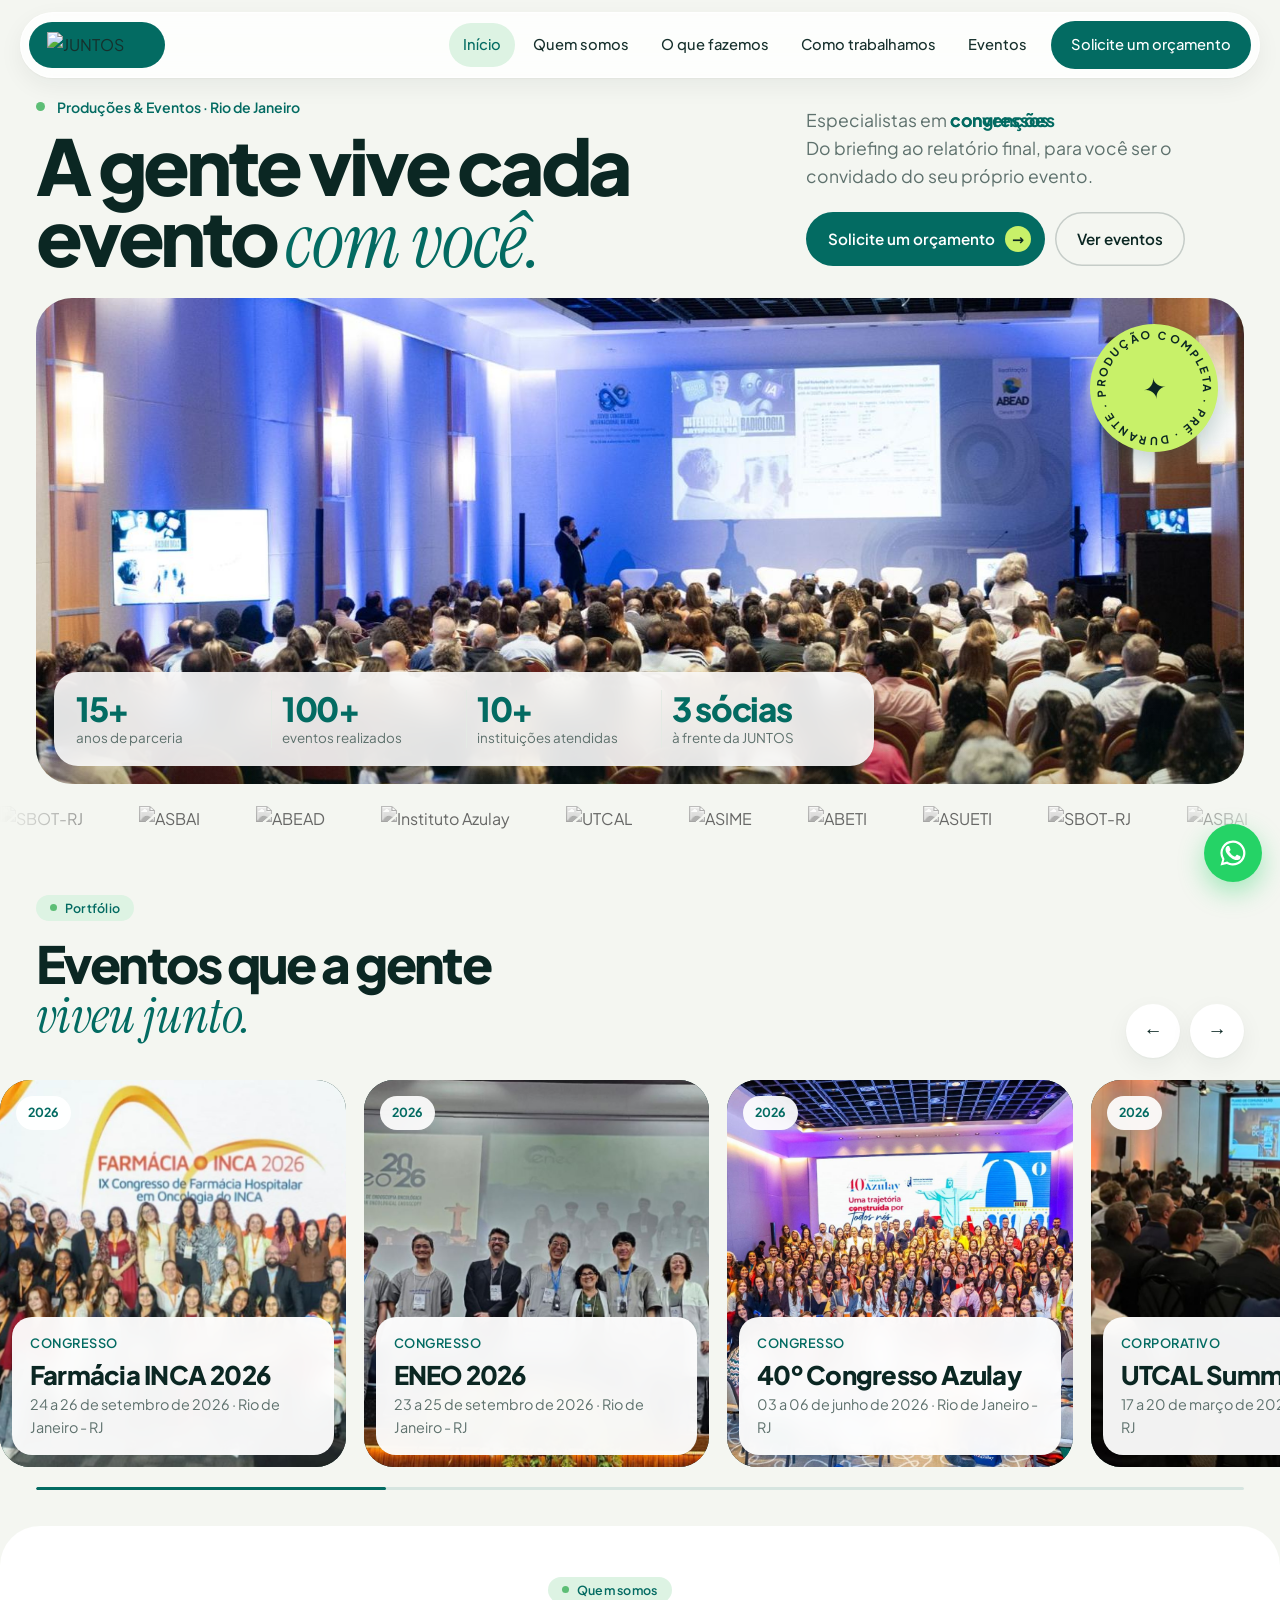
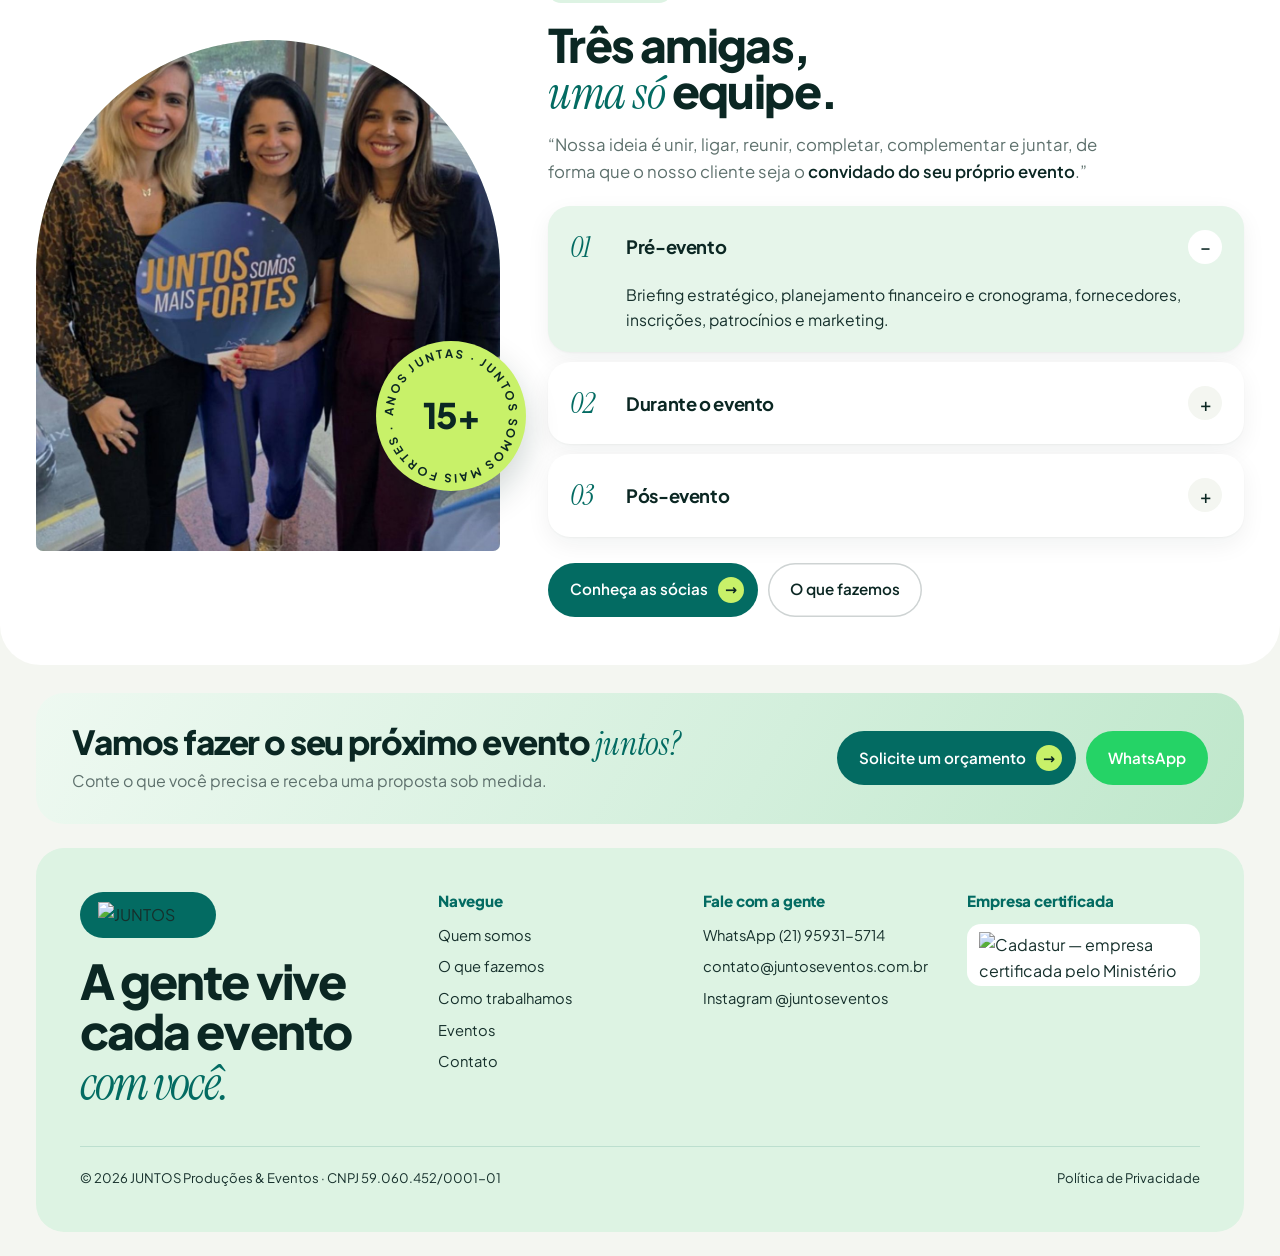
==== commit 6521e416: "Home mais compacta: menos espaços vazios e chamada final enxuta Co-Authored-By: Claude Opus 5.5 <nor" ====
--- a/index.html
+++ b/index.html
@@ -83,10 +83,10 @@
   </div>
 </section>
 
-<section class="bigcta">
-  <a class="mq" href="contato.html" aria-label="Solicite um orçamento"><div class="line"><span>Vamos fazer <em>juntos</em></span><span class="star">✦</span><span>Seu próximo <em>evento</em></span><span class="star">✦</span><span>Vamos fazer <em>juntos</em></span><span class="star">✦</span><span>Seu próximo <em>evento</em></span><span class="star">✦</span><span>Vamos fazer <em>juntos</em></span><span class="star">✦</span><span>Seu próximo <em>evento</em></span><span class="star">✦</span><span>Vamos fazer <em>juntos</em></span><span class="star">✦</span><span>Seu próximo <em>evento</em></span><span class="star">✦</span></div></a>
-  <div class="acts"><a class="btn" href="contato.html">Solicite um orçamento <span class="arr">→</span></a><a class="btn wa" data-wa href="#">Chamar no WhatsApp</a></div>
-</section>
+<section class="ctabar"><div class="wrap"><div class="in rv">
+  <div><h2>Vamos fazer o seu próximo evento <em>juntos?</em></h2><p>Conte o que você precisa e receba uma proposta sob medida.</p></div>
+  <div class="btns"><a class="btn" href="contato.html">Solicite um orçamento <span class="arr">→</span></a><a class="btn wa" data-wa href="#">WhatsApp</a></div>
+</div></div></section>
 </main>
 <footer class="site"><div class="wrap"><div class="b">
   <div class="cols">
--- a/assets/css/style.css
+++ b/assets/css/style.css
@@ -37,7 +37,7 @@
 h4{font-size:1.05rem;letter-spacing:-.01em;margin-bottom:.25em;line-height:1.2}
 p{margin-bottom:1em}
 .wrap{width:100%;max-width:var(--max);margin:0 auto;padding:0 16px}
-.section{padding:56px 0}
+.section{padding:40px 0}
 .section.tight{padding:28px 0}
 .hl{background:linear-gradient(transparent 62%,var(--lime) 62%,var(--lime) 92%,transparent 92%);padding:0 .08em}
 .muted{color:var(--mut)}
@@ -311,19 +311,19 @@
 .phero h1{line-height:1}
 
 /* ===================== HOME ===================== */
-.xhero{padding:26px 0 10px}
-.xhero .top{display:grid;grid-template-columns:1.35fr .65fr;gap:40px;align-items:end;margin-bottom:28px}
-.xhero .eyebrow{display:flex;align-items:center;gap:12px;font-size:.88rem;font-weight:600;color:var(--pet);margin-bottom:18px}
+.xhero{padding:18px 0 0}
+.xhero .top{display:grid;grid-template-columns:1.25fr .75fr;gap:40px;align-items:center;margin-bottom:22px}
+.xhero .eyebrow{display:flex;align-items:center;gap:12px;font-size:.88rem;font-weight:600;color:var(--pet);margin-bottom:12px}
 .xhero .eyebrow .dot{width:9px;height:9px;border-radius:50%;background:var(--grn);box-shadow:0 0 0 0 rgba(93,190,118,.6);animation:pulse 2s infinite}
 @keyframes pulse{70%{box-shadow:0 0 0 12px rgba(93,190,118,0)}100%{box-shadow:0 0 0 0 rgba(93,190,118,0)}}
-.xhero h1{font-size:clamp(3rem,8.4vw,7.6rem);line-height:.92;letter-spacing:-.055em;color:var(--dk)}
+.xhero h1{font-size:clamp(2.6rem,6vw,5.4rem);line-height:.92;letter-spacing:-.055em;color:var(--dk)}
 .xhero h1 em{color:var(--pet);padding-right:.06em}
 .xhero .side p{font-size:1.1rem;color:var(--mut);margin:0 0 22px}
 .rot{display:inline-grid;vertical-align:bottom;color:var(--pet);font-weight:700}
 .rot span{grid-area:1/1;opacity:0;transform:translateY(60%);transition:opacity .5s var(--ease),transform .5s var(--ease)}
 .rot span.on{opacity:1;transform:none}
 .rot span.out{opacity:0;transform:translateY(-60%)}
-.frame{position:relative;height:clamp(380px,62vh,640px);border-radius:36px;overflow:hidden;background:var(--mint);isolation:isolate}
+.frame{position:relative;height:clamp(340px,54vh,560px);border-radius:36px;overflow:hidden;background:var(--mint);isolation:isolate}
 .frame .slides img{position:absolute;inset:0;width:100%;height:100%;object-fit:cover;opacity:0;animation:slide 30s infinite}
 .frame .slides img:nth-child(1){opacity:1;animation-delay:-1.5s}
 .frame .slides img:nth-child(2){animation-delay:4.5s}
@@ -344,14 +344,14 @@
 @media(max-width:720px){.counters{grid-template-columns:repeat(2,1fr);row-gap:12px;left:10px;right:10px;bottom:10px;padding:14px 16px}.counters div:nth-child(3){border-left:0;padding-left:0}.frame{height:480px;border-radius:28px}.sticker{width:96px;height:96px;right:14px;top:14px}.sticker b{font-size:1.5rem}}
 
 /* Faixa de clientes */
-.logos-band{padding:34px 0 10px}
+.logos-band{padding:22px 0 0}
 .logos-band .marquee img{height:46px}
 
 /* Reel de eventos (scroll horizontal) */
-.reel-sec{background:var(--cream);color:var(--ink);padding:70px 0 60px;overflow:hidden}
-.reel-sec h2{color:var(--dk);font-size:clamp(2.4rem,6vw,5rem);line-height:.95;letter-spacing:-.05em}
+.reel-sec{background:var(--cream);color:var(--ink);padding:40px 0 36px;overflow:hidden}
+.reel-sec h2{color:var(--dk);font-size:clamp(2rem,4vw,3.2rem)!important;font-size:clamp(2.4rem,6vw,5rem);line-height:.95;letter-spacing:-.05em}
 .reel-sec h2 em{color:var(--pet)}
-.reel-top{display:flex;justify-content:space-between;align-items:flex-end;gap:24px;flex-wrap:wrap;margin-bottom:34px}
+.reel-top{display:flex;justify-content:space-between;align-items:flex-end;gap:24px;flex-wrap:wrap;margin-bottom:22px}
 .reel-nav{display:flex;gap:10px}
 .reel-nav button{width:54px;height:54px;border-radius:50%;border:0;background:#fff;box-shadow:var(--shadow);color:var(--dk);font-size:1.2rem;cursor:pointer;transition:.25s var(--ease)}
 .reel-nav button:hover{background:var(--lime);border-color:var(--lime);color:var(--dk)}
@@ -359,7 +359,7 @@
 .reel::-webkit-scrollbar{display:none}
 .reel.drag{cursor:grabbing;scroll-snap-type:none}
 .reel.drag a{pointer-events:none}
-.rcard{position:relative;flex:0 0 clamp(270px,34vw,470px);aspect-ratio:4/5;border-radius:30px;overflow:hidden;scroll-snap-align:start;background:#123631;color:#fff;isolation:isolate}
+.rcard{position:relative;flex:0 0 clamp(250px,27vw,360px);aspect-ratio:1/1.12;border-radius:30px;overflow:hidden;scroll-snap-align:start;background:#123631;color:#fff;isolation:isolate}
 .rcard img{position:absolute;inset:0;width:100%;height:100%;object-fit:cover;transition:transform 1s var(--ease);z-index:-1}
 .rcard:after{content:"";position:absolute;inset:0;z-index:-1;background:linear-gradient(180deg,rgba(11,39,35,0) 40%,rgba(11,39,35,.92))}
 .rcard:hover img{transform:scale(1.06)}
@@ -371,28 +371,28 @@
 .rcard h3{color:#fff;font-size:clamp(1.5rem,2.4vw,2.1rem);margin:8px 0 6px;letter-spacing:-.03em}
 .rcard .dt{font-size:.9rem;color:#C9DED2}
 .rcard.logo-c{background:#fff}
-.rcard.logo-c img{object-fit:contain;padding:22% 14%;}
+.rcard.logo-c img{object-fit:contain;padding:12% 14% 42%;}
 .rcard.logo-c:after{background:linear-gradient(180deg,rgba(11,39,35,0) 50%,rgba(11,39,35,.9))}
 .rcard.all{background:var(--lime);color:var(--dk);display:flex;flex-direction:column;justify-content:space-between;padding:30px}
 .rcard.all:after{display:none}
 .rcard.all h3{color:var(--dk);font-size:clamp(2rem,3.4vw,3rem)}
 .rcard.all .go{position:static;opacity:1;transform:none;background:var(--pet);color:var(--lime);width:64px;height:64px;font-size:1.5rem}
-.reel-bar{max-width:var(--max);margin:30px auto 0;padding:0 16px}
+.reel-bar{max-width:var(--max);margin:20px auto 0;padding:0 16px}
 .reel-bar div{height:3px;background:rgba(3,107,98,.12);border-radius:2px;overflow:hidden}
 .reel-bar i{display:block;height:100%;width:20%;background:var(--pet);border-radius:2px;transition:width .2s}
 
 /* Sobre + processo */
-.about{background:#fff;padding:90px 0;border-radius:40px;position:relative;z-index:2;overflow:clip;max-width:calc(var(--max) + 120px);margin:0 auto}
-.about-grid{display:grid;grid-template-columns:.9fr 1.1fr;gap:64px;align-items:center}
-.arch{position:relative;aspect-ratio:4/5;border-radius:999px 999px 30px 30px;overflow:hidden;background:var(--mint)}
+.about{background:#fff;padding:48px 0;border-radius:40px;position:relative;z-index:2;overflow:clip;max-width:calc(var(--max) + 120px);margin:0 auto}
+.about-grid{display:grid;grid-template-columns:.8fr 1.2fr;gap:48px;align-items:center}
+.arch{position:relative;aspect-ratio:4/4.4;border-radius:999px 999px 30px 30px;overflow:hidden;background:var(--mint)}
 .arch img{width:100%;height:100%;object-fit:cover;object-position:center 30%}
 .badge-rot{position:absolute;right:-26px;bottom:60px;width:150px;height:150px;border-radius:50%;background:var(--lime);display:flex;align-items:center;justify-content:center;box-shadow:0 14px 34px rgba(11,39,35,.2)}
 .badge-rot svg{position:absolute;inset:0;animation:spin 16s linear infinite}
 .badge-rot text{font-size:11.5px;font-weight:700;letter-spacing:2.4px;fill:var(--dk);text-transform:uppercase}
 .badge-rot b{font-size:2.2rem;font-weight:800;letter-spacing:-.05em;color:var(--dk)}
 @keyframes spin{to{transform:rotate(360deg)}}
-.about h2{font-size:clamp(2.2rem,4.6vw,3.8rem);line-height:1}
-.about .q{font-size:1.15rem;color:var(--mut);margin:18px 0 30px;max-width:560px}
+.about h2{font-size:clamp(2rem,3.6vw,3rem);line-height:1}
+.about .q{font-size:1.05rem;color:var(--mut);margin:14px 0 20px;max-width:560px}
 .acc{display:grid;gap:10px}
 .acc details{background:#fff;border-radius:22px;padding:18px 22px;box-shadow:var(--shadow);transition:.3s var(--ease)}
 .acc details[open]{background:var(--pet);color:#DDF1E5}
@@ -404,7 +404,7 @@
 .acc summary:after{content:"+";margin-left:auto;width:34px;height:34px;border-radius:50%;background:var(--cream);color:var(--dk);display:flex;align-items:center;justify-content:center;font-weight:500;transition:.3s var(--ease)}
 .acc details[open] summary:after{content:"–";background:var(--lime)}
 .acc details p{margin:12px 0 2px 56px;font-size:.98rem}
-@media(max-width:900px){.about-grid{grid-template-columns:1fr;gap:44px}.arch{max-width:440px;margin:0 auto;width:100%}.badge-rot{right:-6px;width:124px;height:124px}.about{padding:70px 0}}
+@media(max-width:900px){.about-grid{grid-template-columns:1fr;gap:32px}.arch{max-width:400px;margin:0 auto;width:100%}.badge-rot{right:-6px;width:124px;height:124px}.about{padding:40px 0}}
 
 /* CTA gigante em marquee */
 .bigcta{background:var(--cream);padding:30px 0 70px;position:relative;z-index:2}
@@ -416,3 +416,50 @@
 .bigcta .line .star{color:var(--grn);font-size:clamp(2rem,5vw,4.5rem)}
 .bigcta .acts{display:flex;justify-content:center;gap:10px;flex-wrap:wrap;margin-top:26px}
 
+
+/* ===================== Tema claro (tons leves de verde) ===================== */
+.chip.dark{background:#fff;color:var(--pet)}
+.chip.dark:before{background:var(--grn)}
+.b.dark{background:#E6F5EA;color:var(--ink)}
+.b.pet{background:#CFEBD8;color:var(--ink)}
+.b.dark h1,.b.dark h2,.b.dark h3,.b.dark h4,.b.pet h2,.b.pet h3,.b.pet h4{color:var(--dk)}
+.b.dark .num,.b.pet .num{color:var(--pet)}
+.b.dark .ico,.b.pet .ico{background:#fff}
+.b.dark .ico svg,.b.pet .ico svg{stroke:var(--pet)}
+.b.dark .steps li,.b.pet .steps li{background:#fff}
+.b.dark .steps li:before,.b.pet .steps li:before{background:var(--mint);color:var(--pet)}
+.b.dark .steps p,.b.pet .steps p{color:var(--mut)}
+.b.dark ul.chk li:before,.b.pet ul.chk li:before{background-color:#fff}
+.b.grad{background:linear-gradient(125deg,#EEF9F1 0%,#D3EFDC 55%,#B9E5C7 100%);color:var(--ink)}
+.b.grad h2,.b.grad h3{color:var(--dk)}
+.b.grad .ico{background:#fff}
+.ev-info{background:#E6F5EA;color:var(--ink)}
+.ev-info dt{color:var(--pet)}
+.ev-info dd{color:var(--dk)}
+.ag .dt{background:var(--mint)}
+.ag .dt b{color:var(--pet)}
+.ag .dt span{color:var(--mut)}
+.acc details[open]{background:#E6F5EA;color:var(--ink)}
+.acc details[open] summary{color:var(--dk)}
+.acc details[open] summary .n{color:var(--pet)}
+.acc details[open] summary:after{background:#fff}
+.clist a{background:#fff}
+.clist a:hover{background:#F7FCF8}
+.clist small{color:var(--mut)}
+.b.dark .clist .ico{background:var(--mint)}
+.rcard:after{display:none}
+.rcard .tx{left:12px;right:12px;bottom:12px;background:rgba(255,255,255,.95);backdrop-filter:blur(10px);border-radius:20px;padding:16px 18px}
+.rcard .tp{color:var(--pet)}
+.rcard h3{color:var(--dk);font-size:clamp(1.25rem,2vw,1.6rem);margin:6px 0 4px}
+.rcard .dt{color:var(--mut)}
+.rcard .yr{background:rgba(255,255,255,.92);color:var(--pet)}
+.rcard.logo-c{border:1px solid var(--line)}
+.frame:after{background:linear-gradient(180deg,transparent 65%,rgba(3,60,55,.18))}
+.b.photo.shade:after{background:linear-gradient(180deg,transparent 50%,rgba(3,80,70,.55))}
+.btn{background:var(--pet)}
+
+/* CTA compacto da home */
+.ctabar{padding:28px 0 8px}
+.ctabar .in{display:flex;align-items:center;justify-content:space-between;gap:24px;flex-wrap:wrap;background:linear-gradient(120deg,#EEF9F1 0%,#D3EFDC 60%,#BFE7CB 100%);border-radius:28px;padding:30px 36px}
+.ctabar h2{font-size:clamp(1.5rem,2.6vw,2.1rem);margin:0;line-height:1.1}
+.ctabar p{margin:6px 0 0;color:var(--mut)}
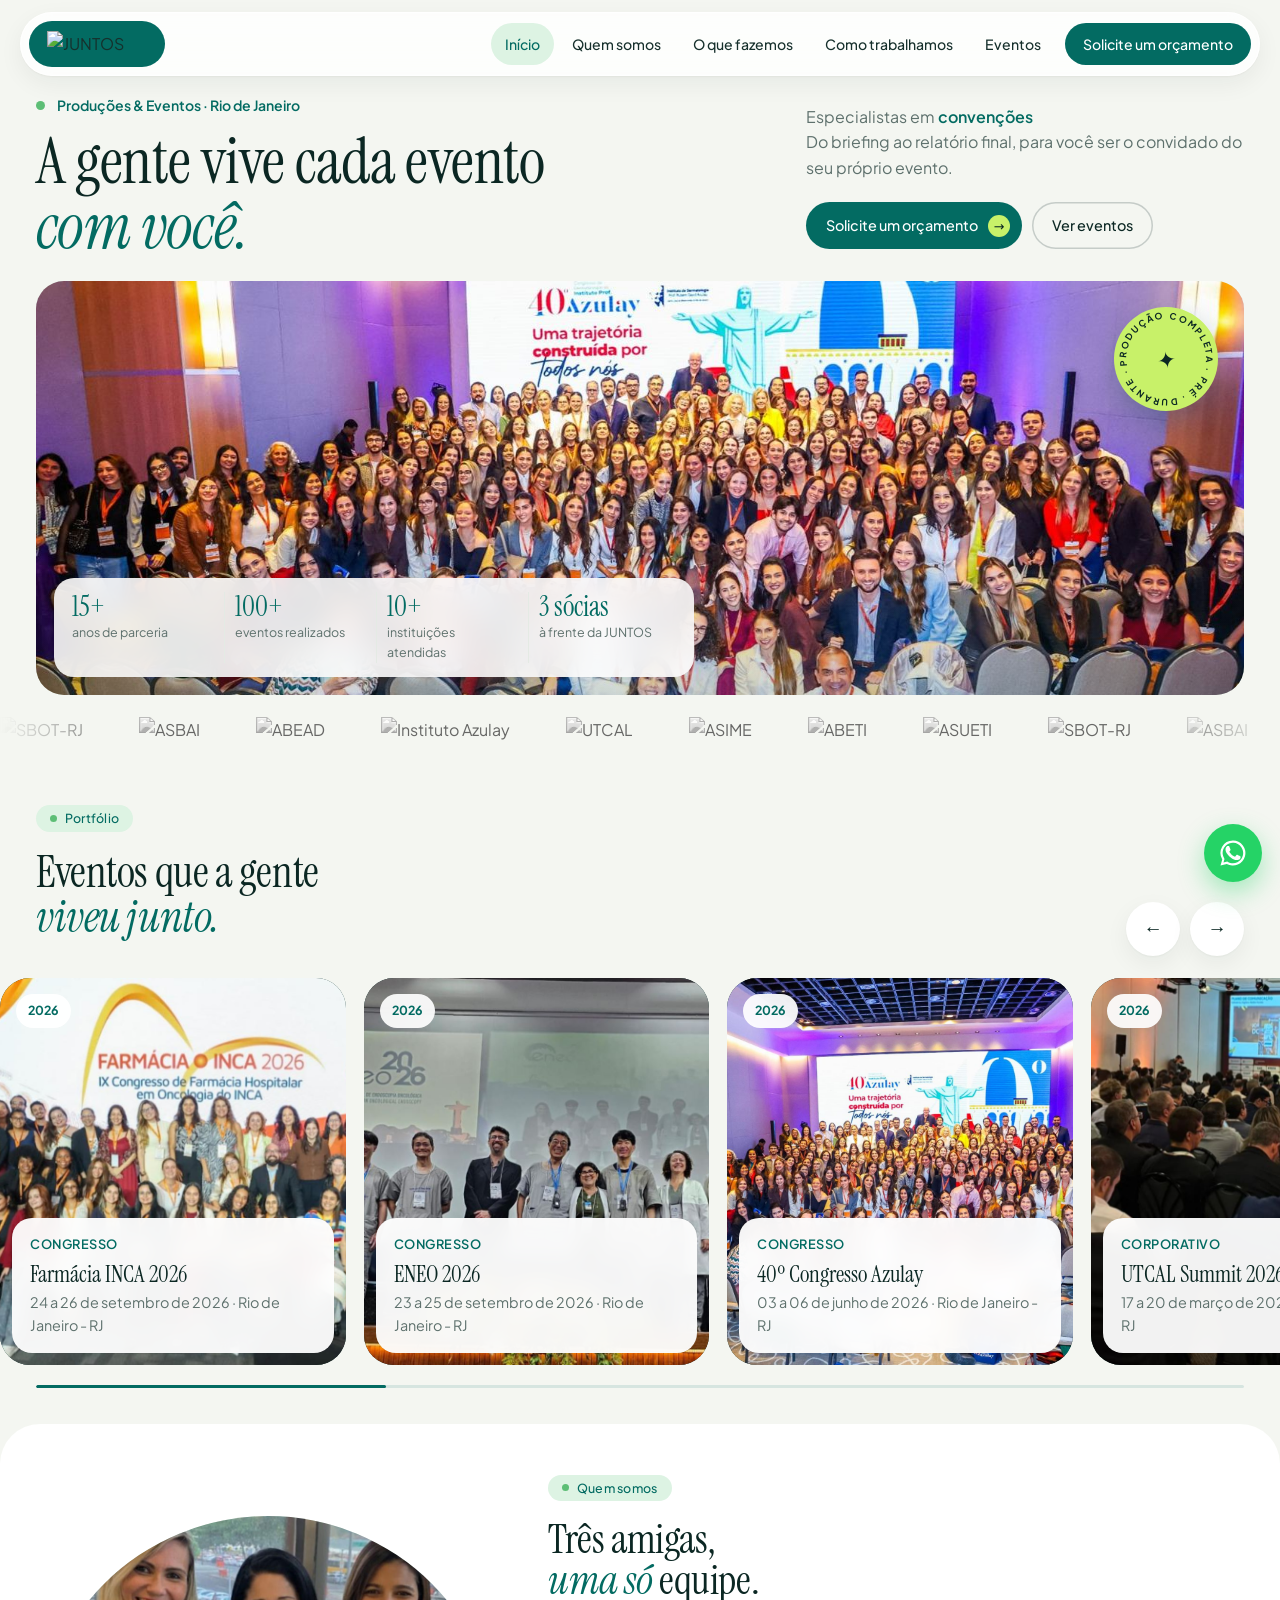
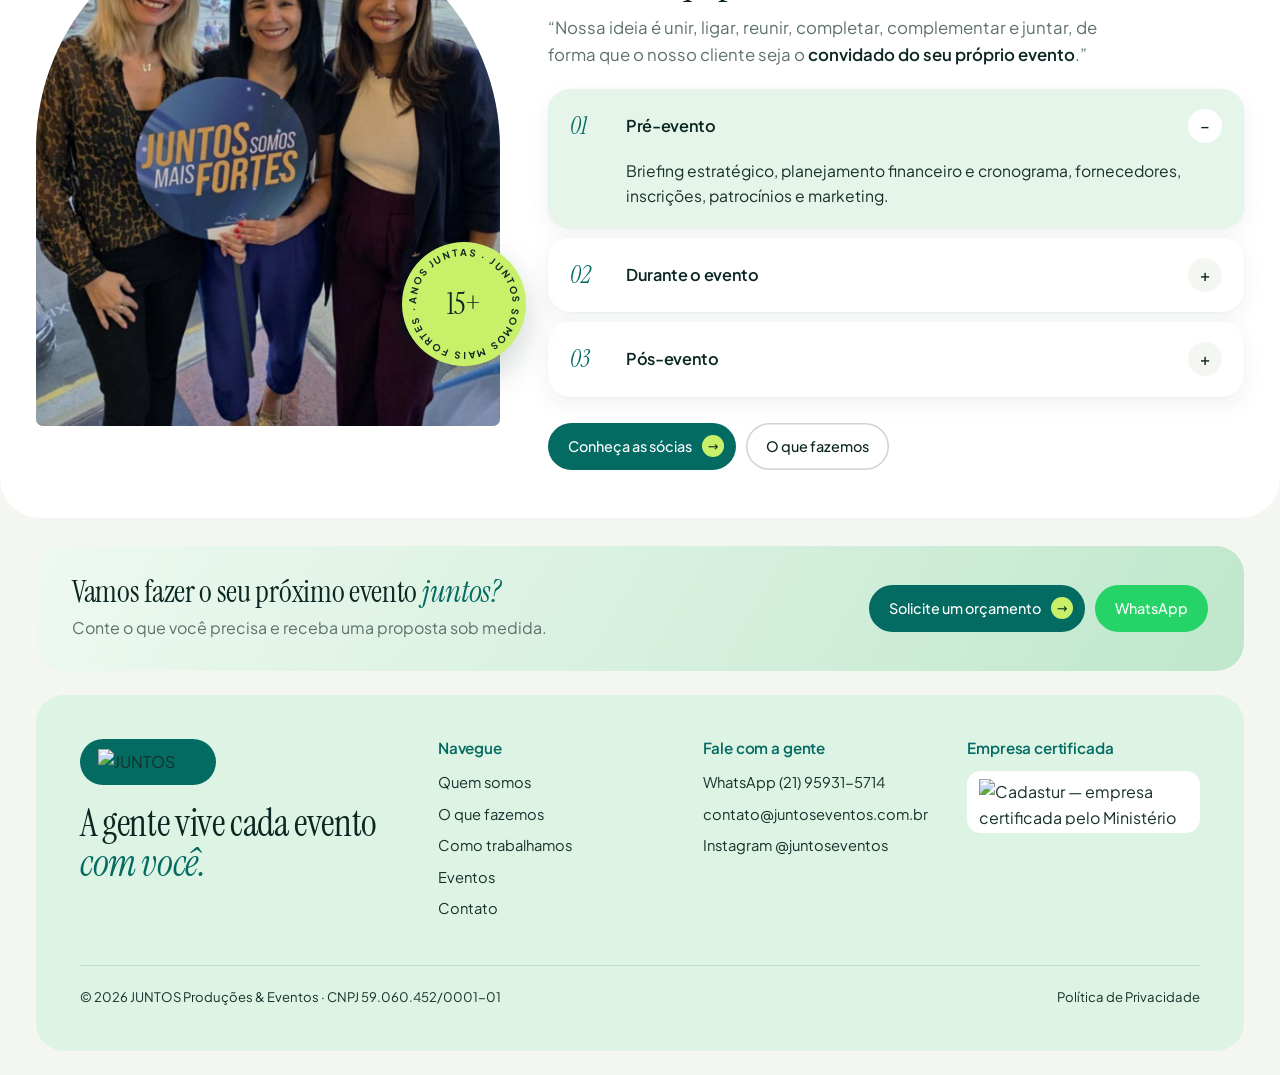
==== commit f6a81e85: "Visual mais delicado: títulos serifados leves, tamanhos menores e fotos mais suaves Co-Authored-By: " ====
--- a/index.html
+++ b/index.html
@@ -15,7 +15,7 @@
 <link rel="icon" href="https://juntoseventos.com.br/wp-content/uploads/2025/07/cropped-logo_JuntosEventos_gradiente-scaled-1-192x192.jpg">
 <link rel="preload" href="assets/fonts/plus-jakarta-sans-latin-wght-normal.woff2" as="font" type="font/woff2" crossorigin>
 <link rel="stylesheet" href="assets/css/style.css">
-<link rel="preload" as="image" href="assets/img/eventos/abead-2025/01.jpg">
+<link rel="preload" as="image" href="assets/img/eventos/azulay-2026/01.jpg">
 </head>
 <body>
 <header class="site"><div class="bar">
@@ -29,7 +29,7 @@
   <div class="top">
     <div>
       <div class="eyebrow"><span class="dot"></span>Produções &amp; Eventos · Rio de Janeiro</div>
-      <h1>A gente vive cada evento <em>com você.</em></h1>
+      <h1>A gente vive cada evento<br><em>com você.</em></h1>
     </div>
     <div class="side">
       <p>Especialistas em <span class="rot" aria-live="polite"><span class=on>congressos</span><span>convenções</span><span>premiações</span><span>lançamentos</span><span>workshops</span><span>confraternizações</span></span><br>Do briefing ao relatório final, para você ser o convidado do seu próprio evento.</p>
@@ -37,7 +37,7 @@
     </div>
   </div>
   <div class="frame">
-    <div class="slides" aria-hidden="true"><img src="assets/img/eventos/abead-2025/01.jpg" alt="" fetchpriority=high><img src="assets/img/eventos/azulay-2026/01.jpg" alt="" loading=lazy><img src="assets/img/eventos/utcal-summit-2026/02.jpg" alt="" loading=lazy><img src="assets/img/eventos/farmacia-inca-2026/03.jpg" alt="" loading=lazy><img src="assets/img/eventos/asime-2026/01.jpg" alt="" loading=lazy></div>
+    <div class="slides" aria-hidden="true"><img src="assets/img/eventos/azulay-2026/01.jpg" alt="" fetchpriority=high><img src="assets/img/eventos/farmacia-inca-2026/01.jpg" alt="" loading=lazy><img src="assets/img/eventos/abead-2025/01.jpg" alt="" loading=lazy><img src="assets/img/eventos/cobti-2025/01.jpg" alt="" loading=lazy><img src="assets/img/eventos/eneo-2026/01.jpg" alt="" loading=lazy></div>
     <div class="sticker" aria-hidden="true"><svg viewBox="0 0 128 128"><defs><path id="c2" d="M64,64 m-49,0 a49,49 0 1,1 98,0 a49,49 0 1,1 -98,0"/></defs><text><textPath href="#c2">produção completa · pré · durante · pós ·</textPath></text></svg><b style="font-size:1.8rem">✦</b></div>
     <div class="counters">
       <div><b data-count="15" data-suffix="+">15+</b>anos de parceria</div>
--- a/assets/css/style.css
+++ b/assets/css/style.css
@@ -463,3 +463,38 @@
 .ctabar .in{display:flex;align-items:center;justify-content:space-between;gap:24px;flex-wrap:wrap;background:linear-gradient(120deg,#EEF9F1 0%,#D3EFDC 60%,#BFE7CB 100%);border-radius:28px;padding:30px 36px}
 .ctabar h2{font-size:clamp(1.5rem,2.6vw,2.1rem);margin:0;line-height:1.1}
 .ctabar p{margin:6px 0 0;color:var(--mut)}
+
+/* ===================== Tipografia delicada ===================== */
+h1,h2{font-family:'Instrument Serif',Georgia,serif;font-weight:400;letter-spacing:-.01em;line-height:1.05;color:var(--dk)}
+h1 em,h2 em{color:var(--pet)}
+h1{font-size:clamp(2.4rem,4.6vw,4rem)}
+h2{font-size:clamp(1.9rem,3.4vw,2.8rem)}
+h3,h4{font-weight:600;letter-spacing:-.01em}
+h3{font-size:1.2rem}
+.xhero h1{font-size:clamp(2.6rem,5vw,4.4rem);line-height:1.02;letter-spacing:-.01em}
+.phero h1{font-size:clamp(2.3rem,4.2vw,3.5rem)!important;line-height:1.05}
+.reel-sec h2{font-size:clamp(1.9rem,3.4vw,2.8rem)!important;line-height:1.05;letter-spacing:-.01em}
+.about h2{font-size:clamp(1.9rem,3.2vw,2.7rem);letter-spacing:-.01em}
+.ctabar h2{font-size:clamp(1.5rem,2.4vw,2rem)}
+footer.site .big{font-family:'Instrument Serif',Georgia,serif;font-weight:400;letter-spacing:-.01em;font-size:clamp(1.8rem,3vw,2.4rem)}
+.b .num,.ag .dt b{font-family:'Instrument Serif',Georgia,serif;font-weight:400;letter-spacing:0}
+.b .num{font-size:clamp(2.4rem,4vw,3.2rem)}
+.counters b{font-family:'Instrument Serif',Georgia,serif;font-weight:400;letter-spacing:0;font-size:clamp(1.5rem,2.2vw,1.9rem)}
+.counters{padding:14px 18px;max-width:640px;border-radius:20px}
+.counters div{font-size:.78rem}
+.rcard h3,.ev h3{font-family:'Instrument Serif',Georgia,serif;font-weight:400;letter-spacing:0;font-size:1.45rem}
+.rot{font-weight:600}
+.btn{font-weight:500;font-size:.9rem;padding:12px 20px}
+.btn .arr{width:22px;height:22px;font-size:.8rem}
+nav.main a{font-size:.88rem}
+nav.main .btn{padding:10px 18px}
+.chip{font-weight:500}
+.frame{height:clamp(300px,46vh,480px);border-radius:28px}
+.sticker{width:104px;height:104px}
+.sticker b{font-size:1.4rem!important}
+.xhero .side p{font-size:1rem}
+.acc summary{font-weight:600;font-size:1.02rem}
+.acc summary .n{font-size:1.5rem}
+.badge-rot{width:124px;height:124px}
+.badge-rot b{font-family:'Instrument Serif',Georgia,serif;font-weight:400;font-size:1.9rem;letter-spacing:0}
+.ev-body h2,.b h2{letter-spacing:-.01em}
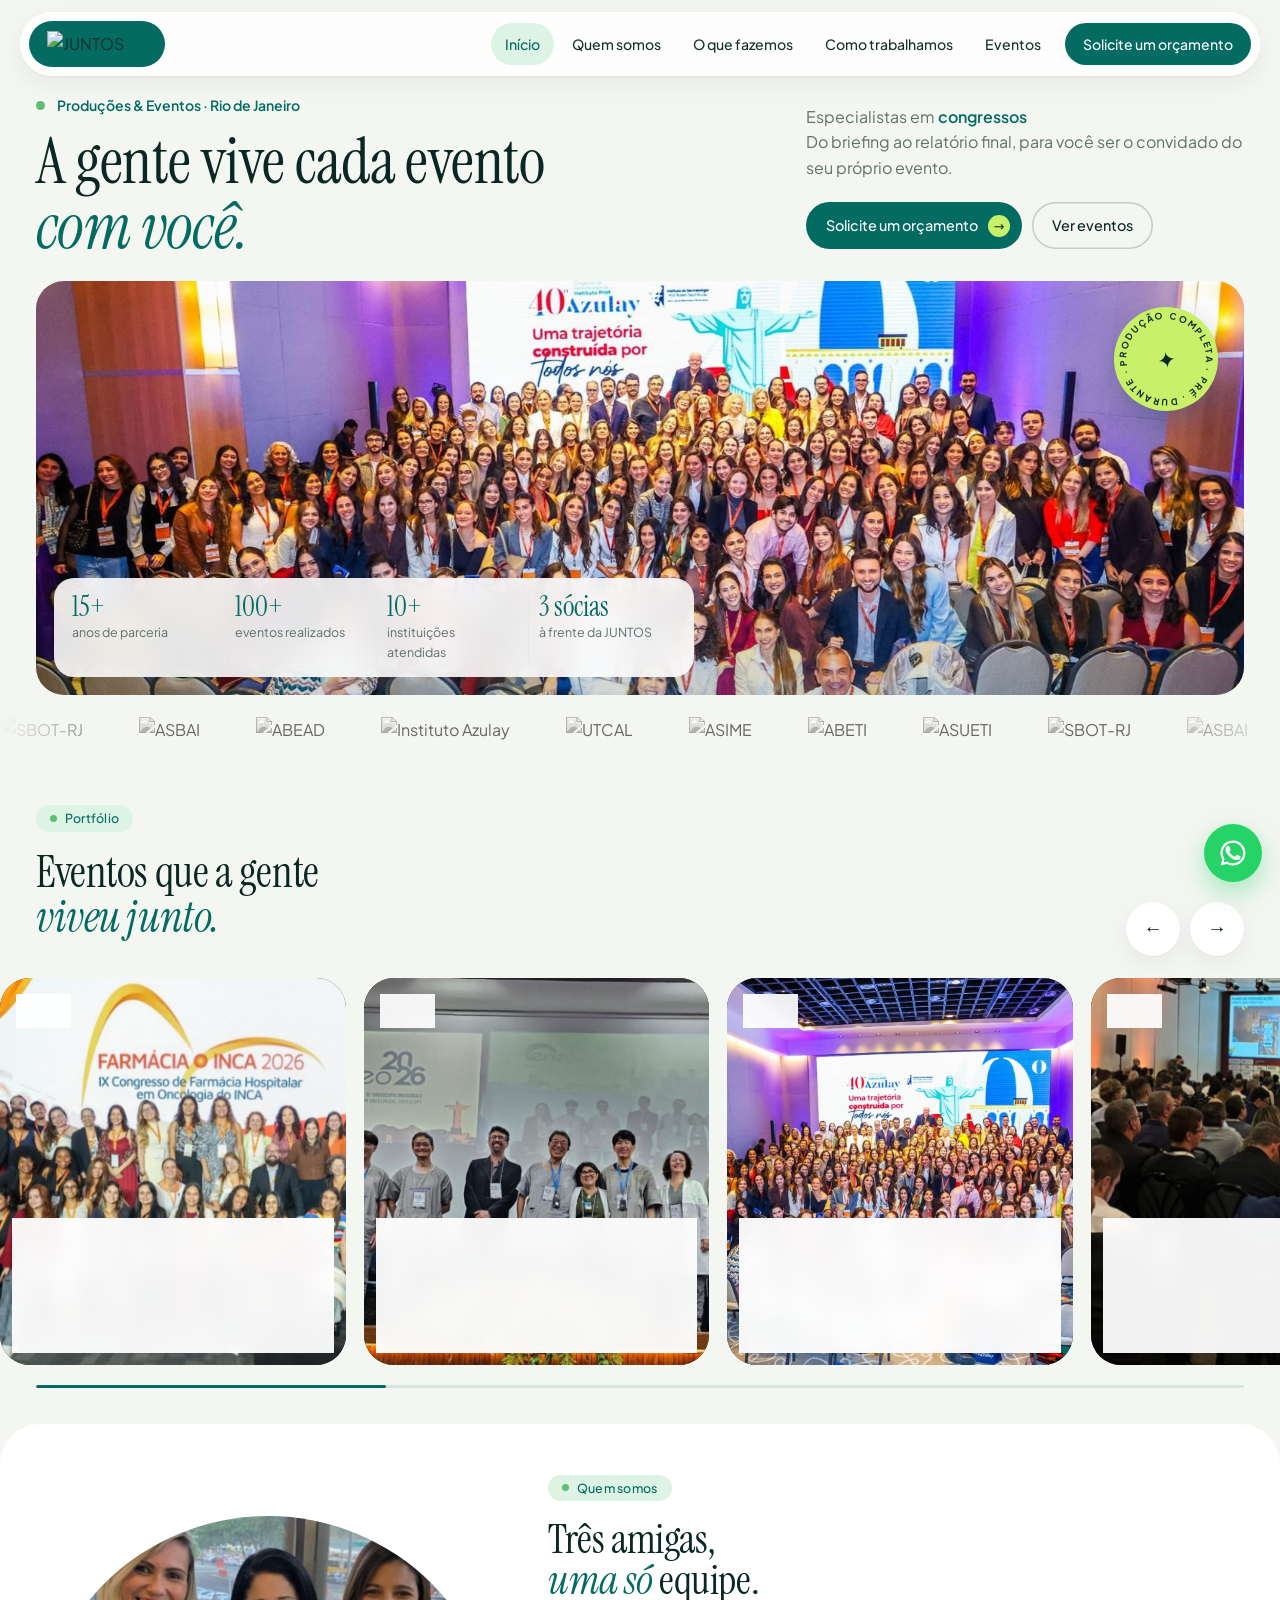
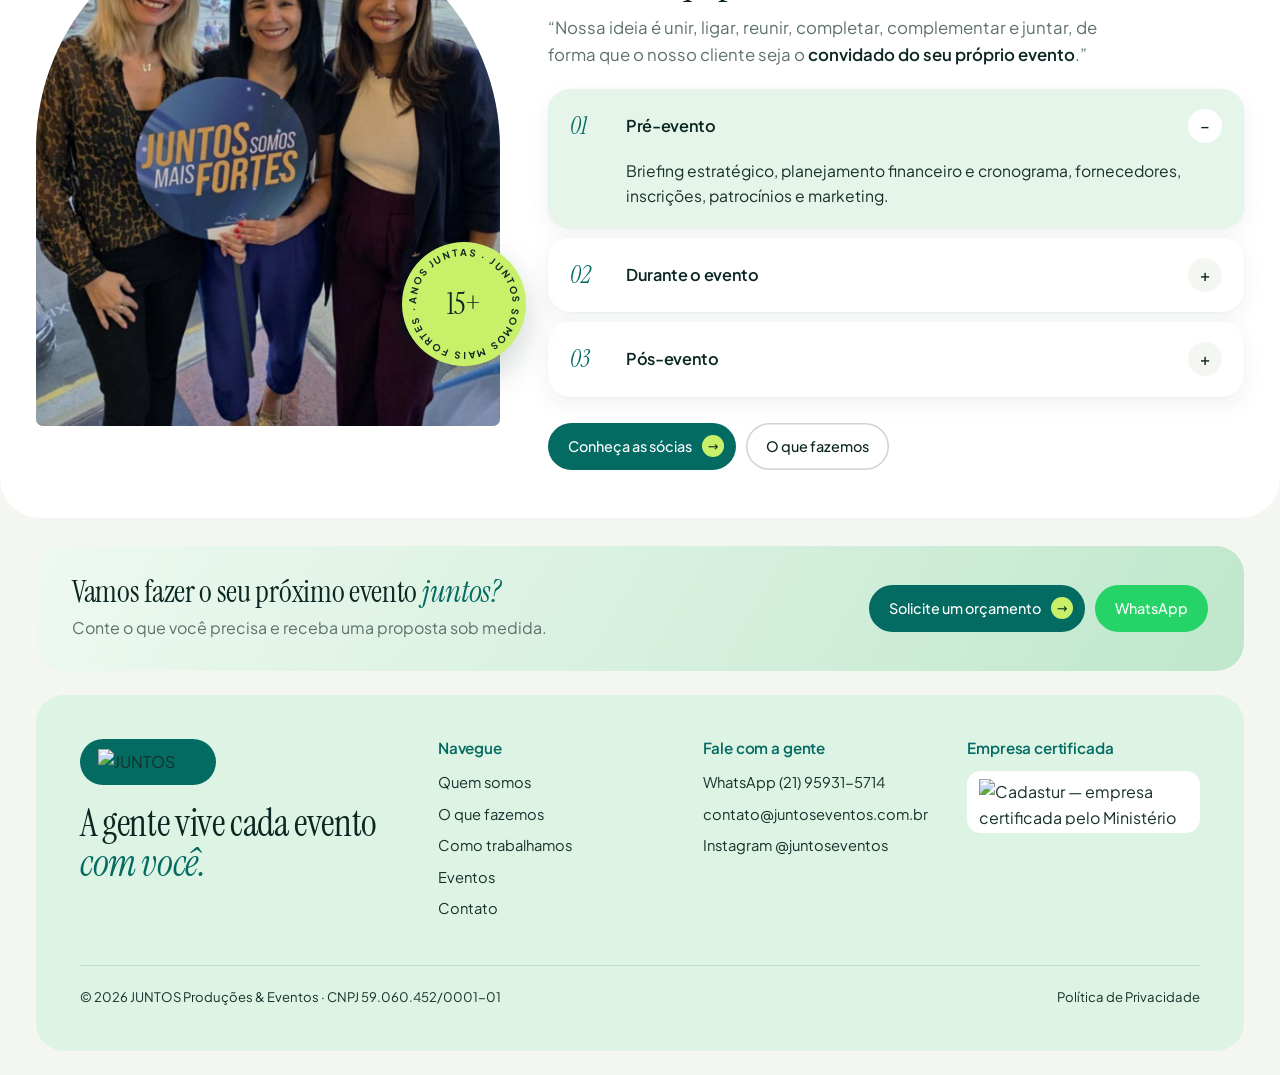
==== commit 070e8ffe: "Assistente no balão do WhatsApp: menu de perguntas frequentes e busca por palavra-chave Co-Authored-" ====
--- a/index.html
+++ b/index.html
@@ -108,10 +108,11 @@
   </div>
   <div class="legal"><span>© <span data-ano></span> JUNTOS Produções &amp; Eventos · CNPJ 59.060.452/0001-01</span><a href="politica-de-privacidade.html">Política de Privacidade</a></div>
 </div></div></footer>
-<a class="wa-float" data-wa href="#" aria-label="Fale conosco pelo WhatsApp"><svg viewBox="0 0 24 24"><path d="M17.5 14.4c-.3-.1-1.8-.9-2-1-.3-.1-.5-.1-.7.1-.2.3-.8 1-.9 1.2-.2.2-.3.2-.6.1-.3-.1-1.3-.5-2.4-1.5-.9-.8-1.5-1.8-1.7-2.1-.2-.3 0-.5.1-.6l.4-.5c.1-.2.2-.3.3-.5.1-.2 0-.4 0-.5l-.9-2.2c-.2-.6-.5-.5-.7-.5h-.6c-.2 0-.5.1-.8.4-.3.3-1 1-1 2.5s1.1 2.9 1.2 3.1c.1.2 2.1 3.2 5.1 4.5.7.3 1.3.5 1.7.6.7.2 1.4.2 1.9.1.6-.1 1.8-.7 2-1.4.2-.7.2-1.3.2-1.4-.1-.1-.3-.2-.6-.3zM12 2a10 10 0 0 0-8.6 15.1L2 22l5-1.3A10 10 0 1 0 12 2zm0 18.2c-1.5 0-3-.4-4.3-1.2l-.3-.2-3 .8.8-2.9-.2-.3A8.2 8.2 0 1 1 12 20.2z"/></svg></a>
+<a class="wa-float" data-wa href="#" aria-label="Atendimento e WhatsApp" aria-expanded="false"><svg viewBox="0 0 24 24"><path d="M17.5 14.4c-.3-.1-1.8-.9-2-1-.3-.1-.5-.1-.7.1-.2.3-.8 1-.9 1.2-.2.2-.3.2-.6.1-.3-.1-1.3-.5-2.4-1.5-.9-.8-1.5-1.8-1.7-2.1-.2-.3 0-.5.1-.6l.4-.5c.1-.2.2-.3.3-.5.1-.2 0-.4 0-.5l-.9-2.2c-.2-.6-.5-.5-.7-.5h-.6c-.2 0-.5.1-.8.4-.3.3-1 1-1 2.5s1.1 2.9 1.2 3.1c.1.2 2.1 3.2 5.1 4.5.7.3 1.3.5 1.7.6.7.2 1.4.2 1.9.1.6-.1 1.8-.7 2-1.4.2-.7.2-1.3.2-1.4-.1-.1-.3-.2-.6-.3zM12 2a10 10 0 0 0-8.6 15.1L2 22l5-1.3A10 10 0 1 0 12 2zm0 18.2c-1.5 0-3-.4-4.3-1.2l-.3-.2-3 .8.8-2.9-.2-.3A8.2 8.2 0 1 1 12 20.2z"/></svg></a>
 <script src="assets/js/config.js"></script>
 <script src="assets/js/main.js"></script>
 <script src="assets/js/eventos.js"></script>
+<script src="assets/js/assistente.js"></script>
 <script>document.querySelectorAll('.acc details').forEach(function(d){d.addEventListener('toggle',function(){if(d.open)document.querySelectorAll('.acc details').forEach(function(o){if(o!==d)o.open=false;});});});</script>
 </body>
 </html>
--- a/assets/css/style.css
+++ b/assets/css/style.css
@@ -498,3 +498,34 @@
 .badge-rot{width:124px;height:124px}
 .badge-rot b{font-family:'Instrument Serif',Georgia,serif;font-weight:400;font-size:1.9rem;letter-spacing:0}
 .ev-body h2,.b h2{letter-spacing:-.01em}
+
+/* ===================== Assistente (balão do WhatsApp) ===================== */
+.wa-float{border:0;cursor:pointer}
+.wa-float.on{transform:rotate(-8deg) scale(.94)}
+.jt-chat{position:fixed;right:18px;bottom:88px;z-index:70;width:min(380px,calc(100vw - 24px));height:min(600px,calc(100vh - 120px));display:flex;flex-direction:column;background:#fff;border-radius:24px;box-shadow:0 24px 60px rgba(3,60,55,.22),0 2px 6px rgba(3,60,55,.08);overflow:hidden;opacity:0;transform:translateY(14px) scale(.98);transform-origin:bottom right;pointer-events:none;transition:opacity .25s var(--ease),transform .25s var(--ease)}
+.jt-chat.open{opacity:1;transform:none;pointer-events:auto}
+.jt-head{display:flex;align-items:center;gap:12px;padding:16px 16px 14px;background:linear-gradient(120deg,#EEF9F1,#D3EFDC);border-bottom:1px solid var(--line)}
+.jt-av{width:40px;height:40px;border-radius:50%;background:var(--pet);color:#fff;font-family:'Instrument Serif',serif;font-style:italic;font-size:1.4rem;display:flex;align-items:center;justify-content:center;flex:none}
+.jt-head b{display:block;font-size:.95rem;color:var(--dk);font-weight:600}
+.jt-head span{font-size:.78rem;color:var(--mut)}
+.jt-x{margin-left:auto;width:34px;height:34px;border-radius:50%;border:0;background:#fff;color:var(--dk);font-size:1.3rem;cursor:pointer;line-height:1}
+.jt-body{flex:1;overflow-y:auto;padding:16px;display:flex;flex-direction:column;gap:10px;background:var(--cream);scroll-behavior:smooth}
+.jt-msg{max-width:88%;font-size:.88rem;line-height:1.5;padding:11px 14px;border-radius:18px;animation:jtIn .3s var(--ease)}
+.jt-msg.bot{background:#fff;color:var(--ink);border-bottom-left-radius:6px;box-shadow:0 1px 2px rgba(3,60,55,.06)}
+.jt-msg.me{align-self:flex-end;background:var(--pet);color:#fff;border-bottom-right-radius:6px}
+.jt-msg ul{margin:6px 0 6px 18px}
+.jt-msg li{margin-bottom:3px}
+.jt-msg a{color:var(--pet);font-weight:600;text-decoration:underline}
+.jt-chips{display:flex;flex-wrap:wrap;gap:6px;animation:jtIn .3s var(--ease)}
+.jt-chips button,.jt-chips a{font:inherit;font-size:.8rem;font-weight:500;border:1.5px solid #CFE6D7;background:#fff;color:var(--pet);padding:8px 12px;border-radius:99px;cursor:pointer;text-align:left;transition:.2s}
+.jt-chips button:hover{background:var(--mint);border-color:var(--mint)}
+.jt-chips button.alt{border-style:dashed;color:var(--mut)}
+.jt-chips a.go{background:var(--wa);border-color:var(--wa);color:#fff}
+.jt-form{display:flex;gap:8px;padding:10px 12px;border-top:1px solid var(--line);background:#fff}
+.jt-form input{flex:1;font:inherit;font-size:.88rem;border:1.5px solid var(--line);border-radius:99px;padding:10px 14px;background:var(--cream);min-width:0}
+.jt-form input:focus{outline:none;border-color:var(--grn);background:#fff}
+.jt-form button{width:40px;height:40px;border-radius:50%;border:0;background:var(--pet);color:#fff;cursor:pointer;flex:none}
+.jt-wa{display:flex;align-items:center;justify-content:center;gap:8px;background:var(--wa);color:#fff;font-weight:600;font-size:.88rem;padding:12px}
+.jt-wa svg{width:18px;height:18px;fill:#fff}
+@keyframes jtIn{from{opacity:0;transform:translateY(6px)}to{opacity:1;transform:none}}
+@media(max-width:640px){.jt-chat{right:12px;left:12px;width:auto;bottom:84px;height:min(560px,calc(100svh - 110px))}}
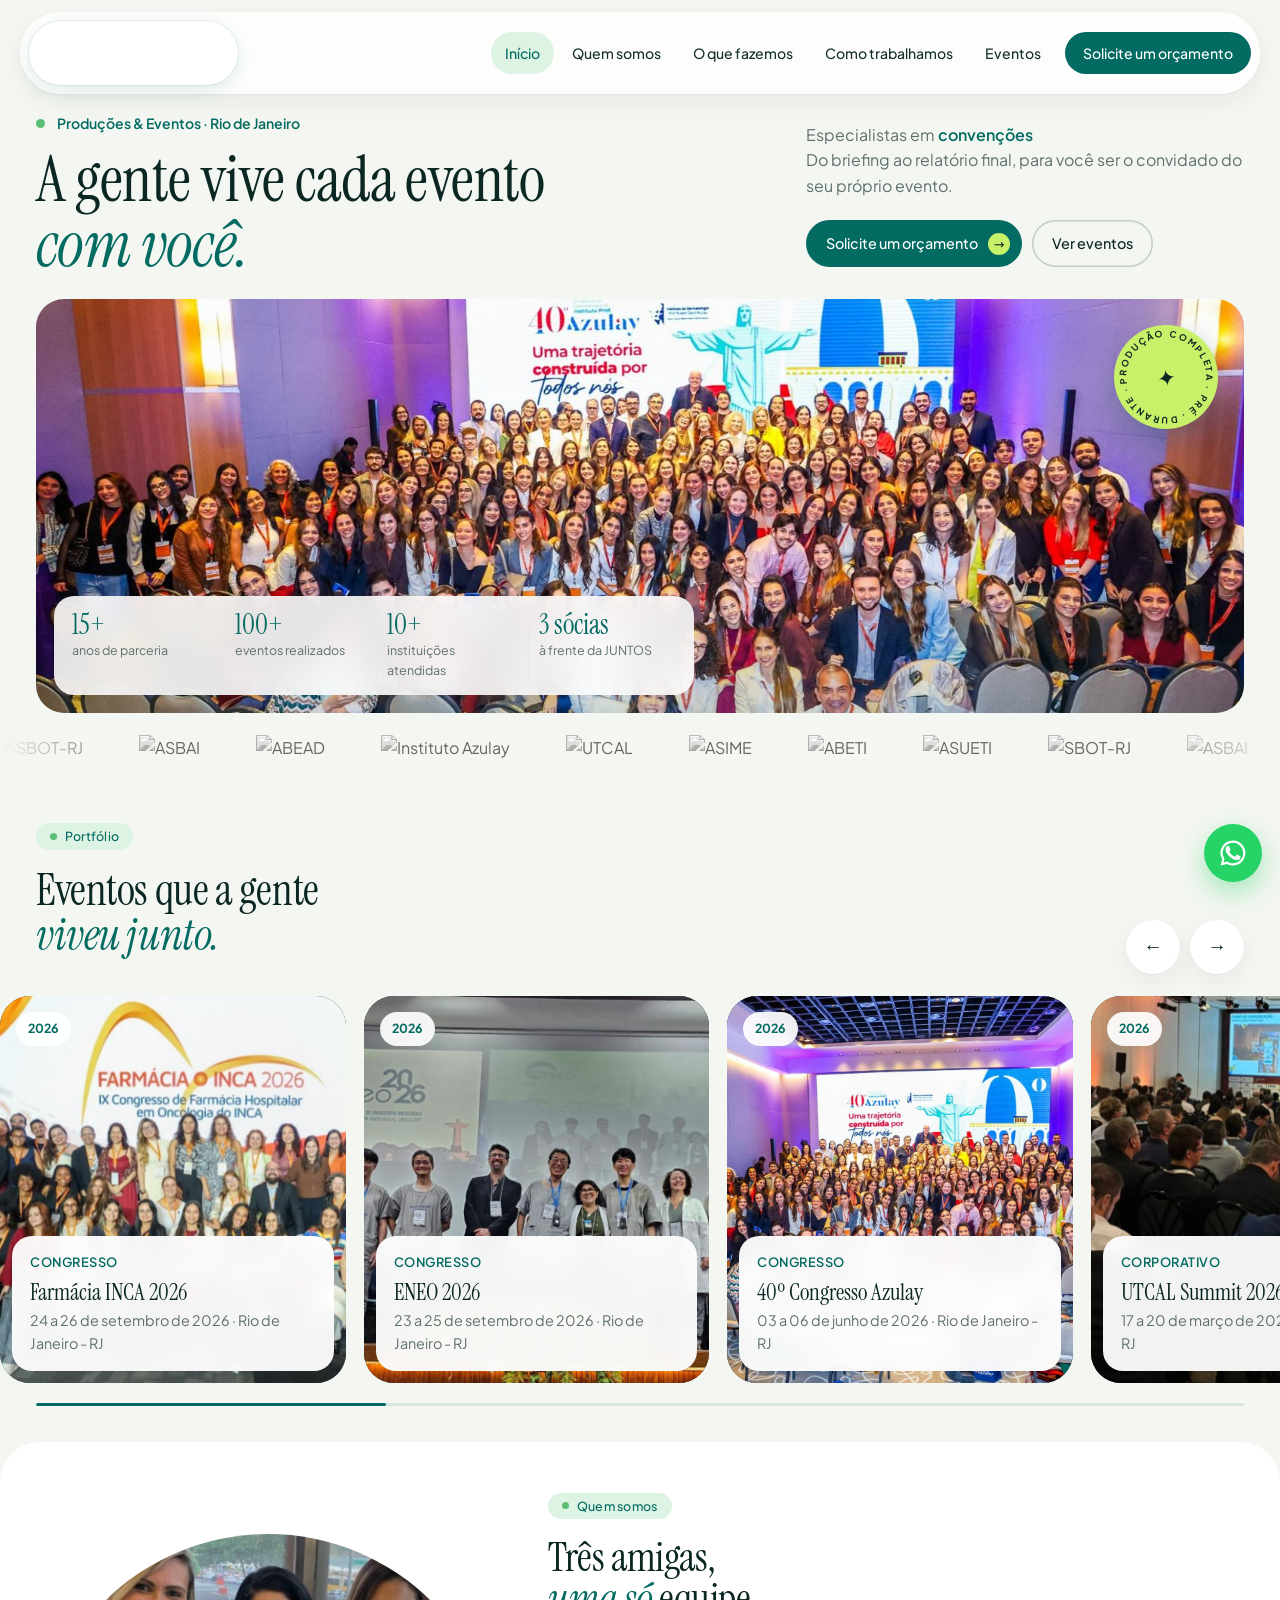
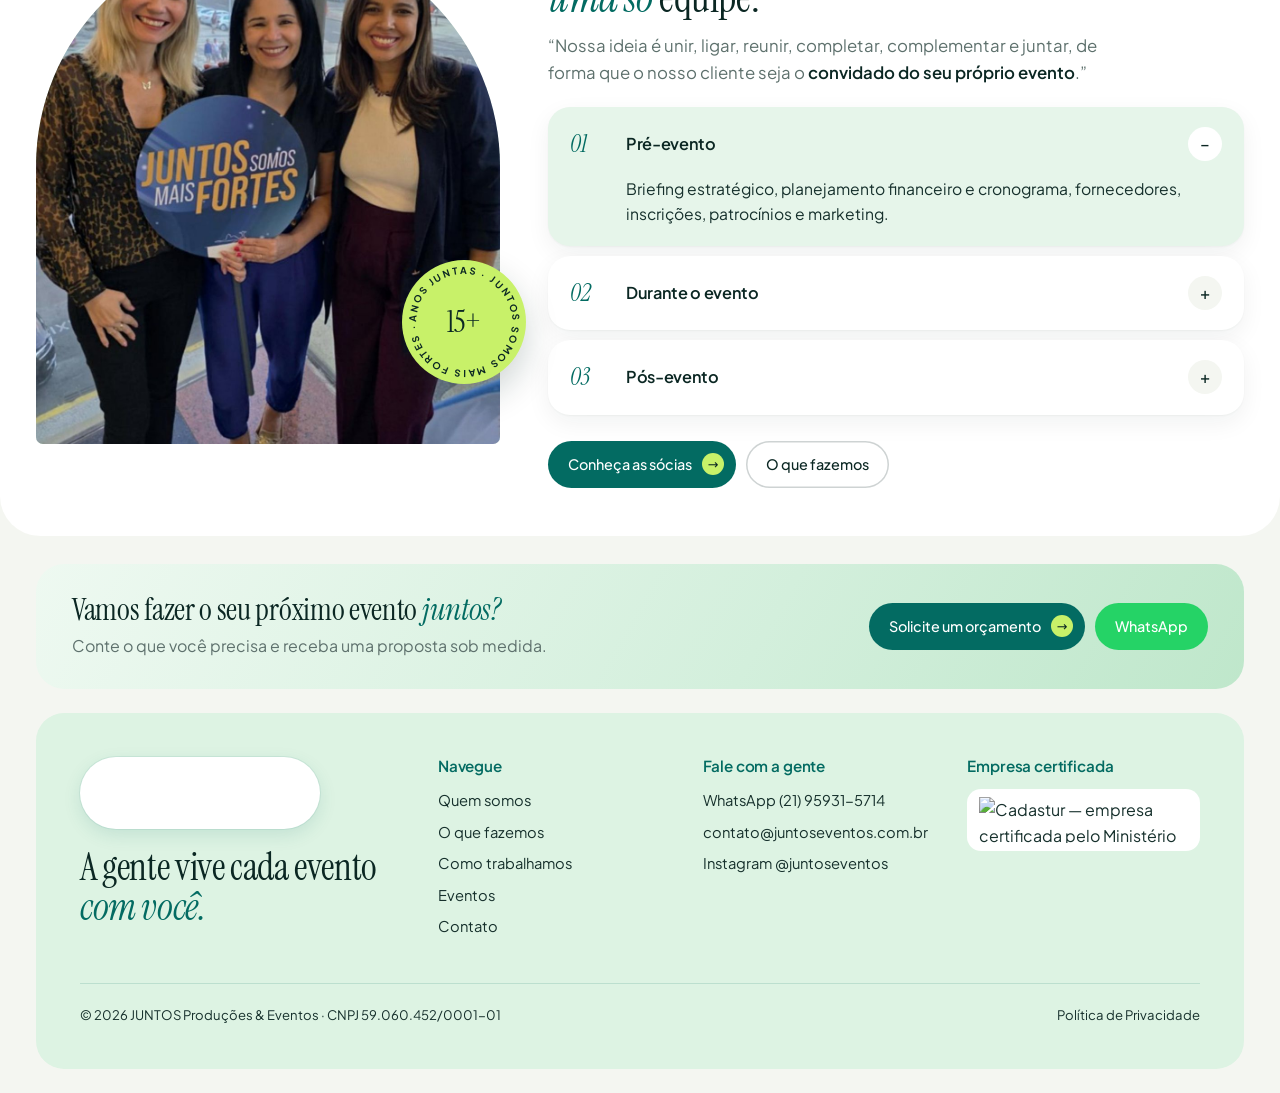
==== commit 31a3eae2: "Logo oficial colorida e maior no cabeçalho e no rodapé Co-Authored-By: Claude Opus 5.5 <noreply@anth" ====
--- a/index.html
+++ b/index.html
@@ -19,7 +19,7 @@
 </head>
 <body>
 <header class="site"><div class="bar">
-  <a class="logo" href="index.html" aria-label="JUNTOS Produções &amp; Eventos — início"><img src="https://juntoseventos.com.br/wp-content/uploads/2025/05/logo_JuntosEventos-Branco.png" alt="JUNTOS Produções &amp; Eventos" width="100" height="26"></a>
+  <a class="logo" href="index.html" aria-label="JUNTOS Produções &amp; Eventos — início"><span class="mark" role="img" aria-label="JUNTOS Produções &amp; Eventos" style="background-image:url(https://juntoseventos.com.br/wp-content/uploads/2025/05/logo_JuntosEventos_original-scaled.jpg)"></span></a>
   <nav class="main"><a href="index.html" class="on">Início</a><a href="quem-somos.html">Quem somos</a><a href="o-que-fazemos.html">O que fazemos</a><a href="como-trabalhamos.html">Como trabalhamos</a><a href="eventos.html">Eventos</a><a class="btn" href="contato.html">Solicite um orçamento</a></nav>
   <button class="burger" aria-label="Abrir menu" aria-expanded="false"><span></span><span></span><span></span></button>
 </div></header>
@@ -91,7 +91,7 @@
 <footer class="site"><div class="wrap"><div class="b">
   <div class="cols">
     <div>
-      <a class="logo" href="index.html"><img src="https://juntoseventos.com.br/wp-content/uploads/2025/05/logo_JuntosEventos-Branco.png" alt="JUNTOS Produções &amp; Eventos" width="100" height="26"></a>
+      <a class="logo" href="index.html"><span class="mark" role="img" aria-label="JUNTOS Produções &amp; Eventos" style="background-image:url(https://juntoseventos.com.br/wp-content/uploads/2025/05/logo_JuntosEventos_original-scaled.jpg)"></span></a>
       <p class="big">A gente vive cada evento <em>com você.</em></p>
     </div>
     <div><h4>Navegue</h4><ul>
--- a/assets/css/style.css
+++ b/assets/css/style.css
@@ -529,3 +529,12 @@
 .jt-wa svg{width:18px;height:18px;fill:#fff}
 @keyframes jtIn{from{opacity:0;transform:translateY(6px)}to{opacity:1;transform:none}}
 @media(max-width:640px){.jt-chat{right:12px;left:12px;width:auto;bottom:84px;height:min(560px,calc(100svh - 110px))}}
+
+/* ===================== Logo colorida ===================== */
+/* recorte da logo oficial (verde) a partir do arquivo original 2560x1440 */
+.logo{--lh:44px;background:#fff!important;height:auto;padding:10px 20px;border-radius:99px;box-shadow:0 0 0 1px rgba(3,107,98,.08),0 6px 18px rgba(3,107,98,.12);transition:transform .25s var(--ease),box-shadow .25s}
+.logo:hover{transform:translateY(-1px);box-shadow:0 0 0 1px rgba(3,107,98,.12),0 10px 24px rgba(3,107,98,.18)}
+.logo .mark{display:block;height:var(--lh);width:calc(var(--lh)*3.837);background-repeat:no-repeat;background-size:calc(var(--lh)*7.191) calc(var(--lh)*4.045);background-position:calc(var(--lh)*-1.674) calc(var(--lh)*-1.5225)}
+header.site .bar{padding:8px 8px 8px 8px}
+footer.site .logo{--lh:52px;background:#fff!important}
+@media(max-width:640px){.logo{--lh:34px;padding:8px 14px}footer.site .logo{--lh:42px}}
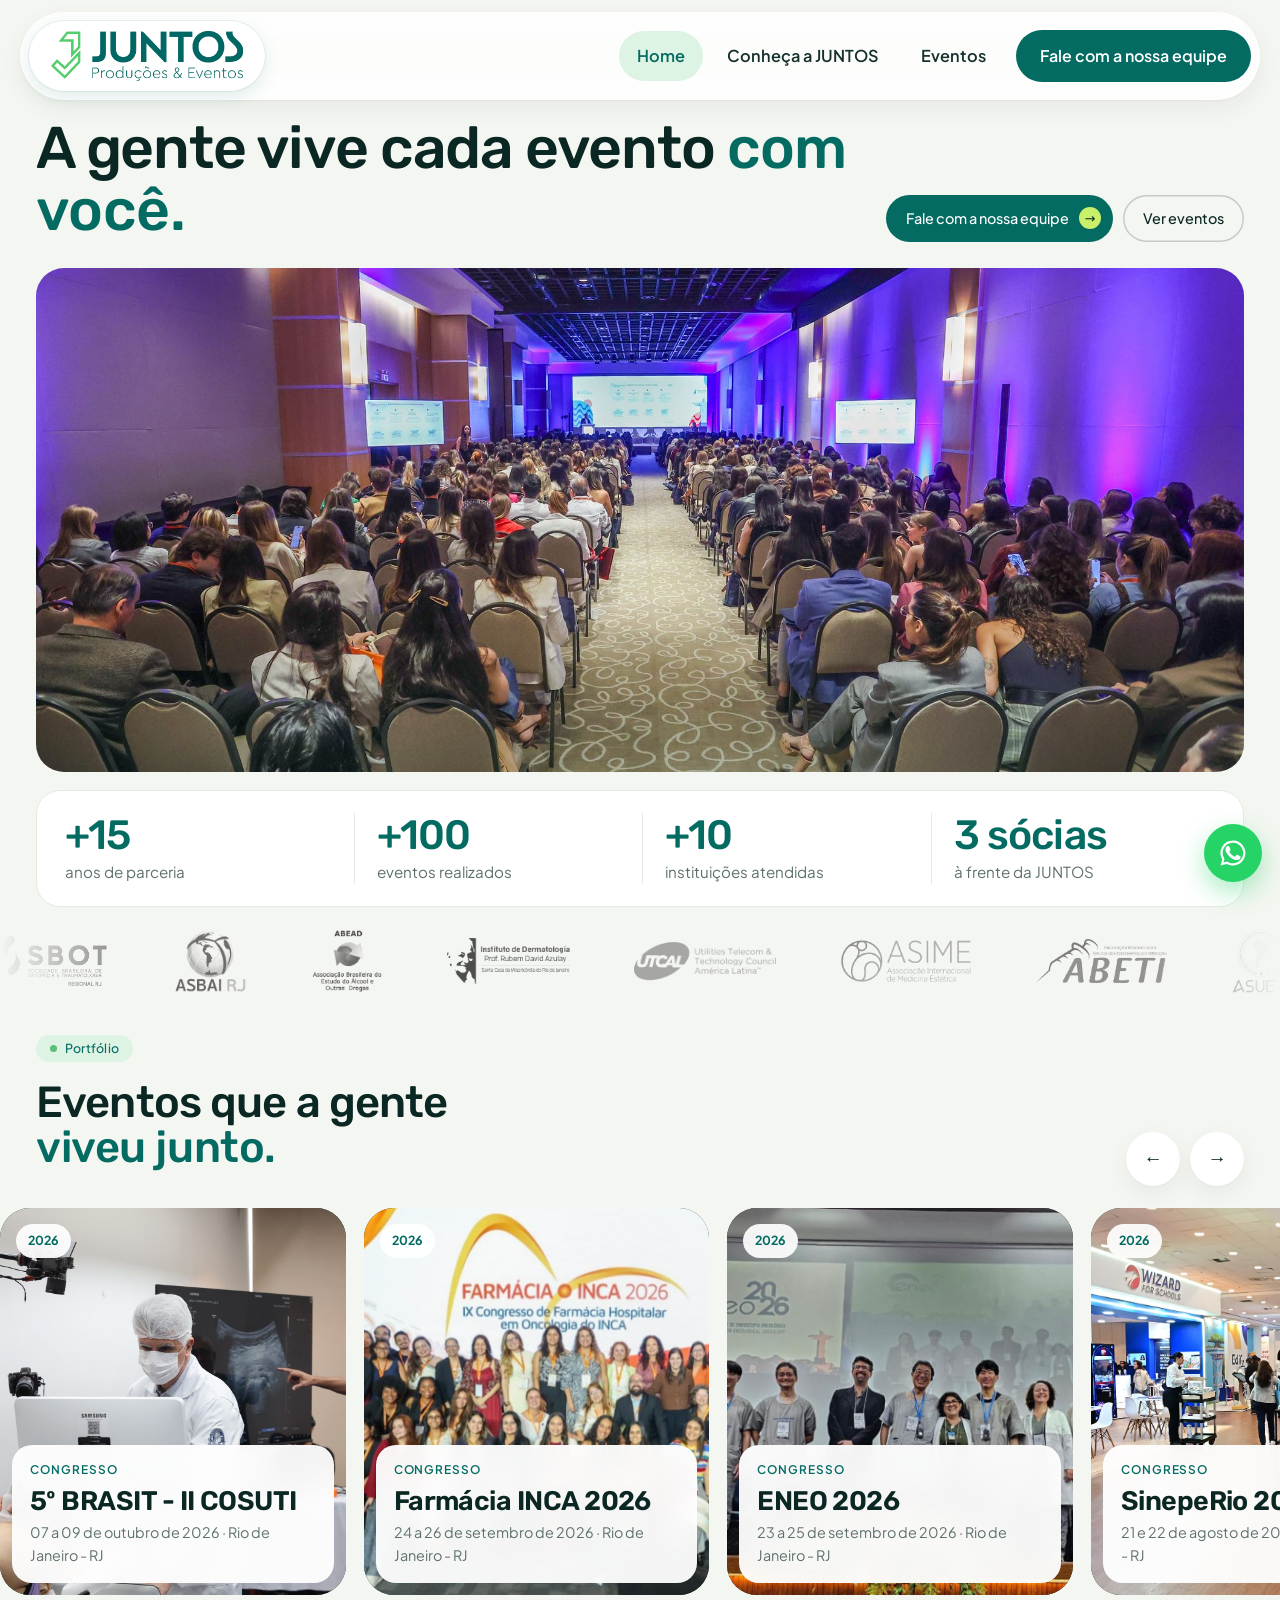
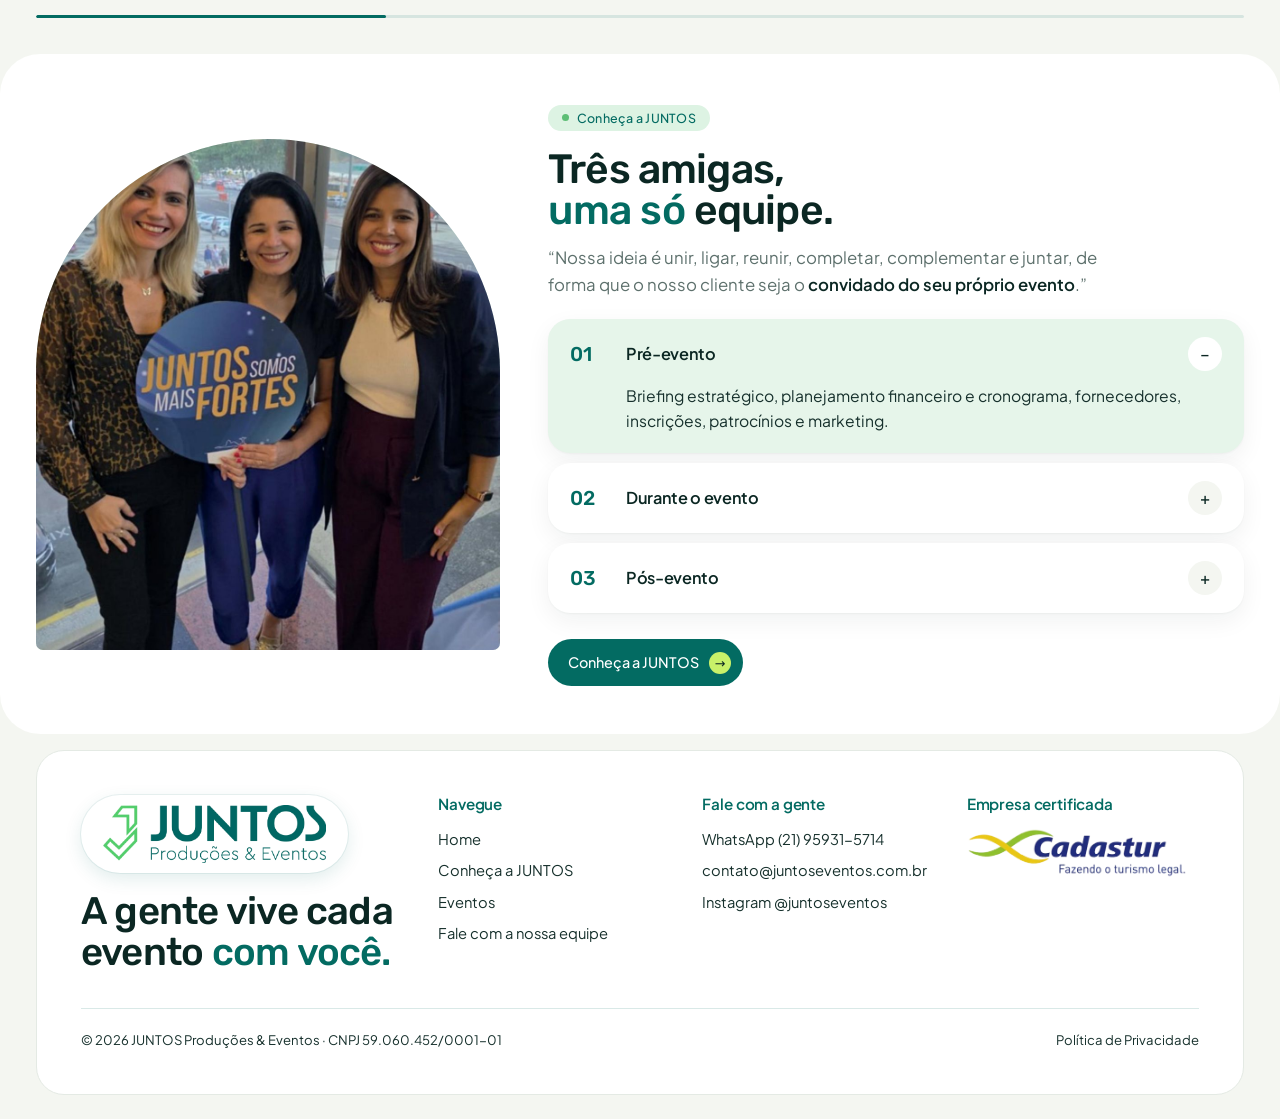
==== commit 2d41087b: "Revisão do cliente: novo menu, página Conheça a JUNTOS, banner com fotos novas, fonte Rubik e imagen" ====
--- a/index.html
+++ b/index.html
@@ -12,43 +12,36 @@
 <meta property="og:image" content="https://juntoseventos.com.br/assets/img/eventos/farmacia-inca-2026/01.jpg">
 <meta property="og:locale" content="pt_BR">
 <meta name="theme-color" content="#F4F6F1">
-<link rel="icon" href="https://juntoseventos.com.br/wp-content/uploads/2025/07/cropped-logo_JuntosEventos_gradiente-scaled-1-192x192.jpg">
+<link rel="icon" href="assets/img/favicon.png">
 <link rel="preload" href="assets/fonts/plus-jakarta-sans-latin-wght-normal.woff2" as="font" type="font/woff2" crossorigin>
 <link rel="stylesheet" href="assets/css/style.css">
-<link rel="preload" as="image" href="assets/img/eventos/azulay-2026/01.jpg">
+<link rel="preload" as="image" href="assets/img/home/banner-01.jpg">
 </head>
 <body>
 <header class="site"><div class="bar">
-  <a class="logo" href="index.html" aria-label="JUNTOS Produções &amp; Eventos — início"><span class="mark" role="img" aria-label="JUNTOS Produções &amp; Eventos" style="background-image:url(https://juntoseventos.com.br/wp-content/uploads/2025/05/logo_JuntosEventos_original-scaled.jpg)"></span></a>
-  <nav class="main"><a href="index.html" class="on">Início</a><a href="quem-somos.html">Quem somos</a><a href="o-que-fazemos.html">O que fazemos</a><a href="como-trabalhamos.html">Como trabalhamos</a><a href="eventos.html">Eventos</a><a class="btn" href="contato.html">Solicite um orçamento</a></nav>
+  <a class="logo" href="index.html" aria-label="JUNTOS Produções &amp; Eventos — início"><img class="lg" src="assets/img/logo-juntos.webp" alt="JUNTOS Produções &amp; Eventos" width="683" height="178"></a>
+  <nav class="main"><a href="index.html" class="on">Home</a><a href="conheca-a-juntos.html">Conheça a JUNTOS</a><a href="eventos.html">Eventos</a><a class="btn" data-wa href="#">Fale com a nossa equipe</a></nav>
   <button class="burger" aria-label="Abrir menu" aria-expanded="false"><span></span><span></span><span></span></button>
 </div></header>
 <main>
 
 <section class="xhero"><div class="wrap">
   <div class="top">
-    <div>
-      <div class="eyebrow"><span class="dot"></span>Produções &amp; Eventos · Rio de Janeiro</div>
-      <h1>A gente vive cada evento<br><em>com você.</em></h1>
-    </div>
-    <div class="side">
-      <p>Especialistas em <span class="rot" aria-live="polite"><span class=on>congressos</span><span>convenções</span><span>premiações</span><span>lançamentos</span><span>workshops</span><span>confraternizações</span></span><br>Do briefing ao relatório final, para você ser o convidado do seu próprio evento.</p>
-      <div class="btns"><a class="btn" href="contato.html">Solicite um orçamento <span class="arr">→</span></a><a class="btn ghost" href="eventos.html">Ver eventos</a></div>
-    </div>
+    <h1>A gente vive cada evento <em>com você.</em></h1>
+    <div class="btns"><a class="btn" data-wa href="#">Fale com a nossa equipe <span class="arr">→</span></a><a class="btn ghost" href="eventos.html">Ver eventos</a></div>
   </div>
   <div class="frame">
-    <div class="slides" aria-hidden="true"><img src="assets/img/eventos/azulay-2026/01.jpg" alt="" fetchpriority=high><img src="assets/img/eventos/farmacia-inca-2026/01.jpg" alt="" loading=lazy><img src="assets/img/eventos/abead-2025/01.jpg" alt="" loading=lazy><img src="assets/img/eventos/cobti-2025/01.jpg" alt="" loading=lazy><img src="assets/img/eventos/eneo-2026/01.jpg" alt="" loading=lazy></div>
-    <div class="sticker" aria-hidden="true"><svg viewBox="0 0 128 128"><defs><path id="c2" d="M64,64 m-49,0 a49,49 0 1,1 98,0 a49,49 0 1,1 -98,0"/></defs><text><textPath href="#c2">produção completa · pré · durante · pós ·</textPath></text></svg><b style="font-size:1.8rem">✦</b></div>
-    <div class="counters">
-      <div><b data-count="15" data-suffix="+">15+</b>anos de parceria</div>
-      <div><b data-count="100" data-suffix="+">100+</b>eventos realizados</div>
-      <div><b data-count="10" data-suffix="+">10+</b>instituições atendidas</div>
-      <div><b>3 sócias</b>à frente da JUNTOS</div>
-    </div>
+    <div class="slides" aria-hidden="true"><img src="assets/img/home/banner-01.jpg" alt="" fetchpriority=high><img src="assets/img/home/banner-02.jpg" alt="" loading=lazy><img src="assets/img/home/banner-03.jpg" alt="" loading=lazy><img src="assets/img/home/banner-04.jpg" alt="" loading=lazy><img src="assets/img/home/banner-05.jpg" alt="" loading=lazy><img src="assets/img/home/banner-06.jpg" alt="" loading=lazy><img src="assets/img/home/banner-07.jpg" alt="" loading=lazy></div>
+  </div>
+  <div class="counters under">
+    <div><b data-count="15" data-prefix="+">+15</b>anos de parceria</div>
+    <div><b data-count="100" data-prefix="+">+100</b>eventos realizados</div>
+    <div><b data-count="10" data-prefix="+">+10</b>instituições atendidas</div>
+    <div><b>3 sócias</b>à frente da JUNTOS</div>
   </div>
 </div></section>
 
-<div class="logos-band"><div class="marquee"><div class="track"><img src="https://juntoseventos.com.br/wp-content/uploads/2025/05/LOGO-SBOT-RJ.png" alt="SBOT-RJ" loading="lazy"><img src="https://juntoseventos.com.br/wp-content/uploads/2025/05/LOGO-ASBAI.jpg" alt="ASBAI" loading="lazy"><img src="https://juntoseventos.com.br/wp-content/uploads/2025/05/LOGO-ABEAD.jpg" alt="ABEAD" loading="lazy"><img src="https://juntoseventos.com.br/wp-content/uploads/2025/05/LOGO-INSTITUTO-300x112.png" alt="Instituto Azulay" loading="lazy"><img src="https://juntoseventos.com.br/wp-content/uploads/2025/05/logo_UTCAL-300x105.png" alt="UTCAL" loading="lazy"><img src="https://juntoseventos.com.br/wp-content/uploads/2025/05/LOGO-ASIME-1-300x150.png" alt="ASIME" loading="lazy"><img src="https://juntoseventos.com.br/wp-content/uploads/2025/05/ABETI-300x99.jpg" alt="ABETI" loading="lazy"><img src="https://juntoseventos.com.br/wp-content/uploads/2025/05/logo-ASUETI-300x300.jpeg" alt="ASUETI" loading="lazy"><img src="https://juntoseventos.com.br/wp-content/uploads/2025/05/LOGO-SBOT-RJ.png" alt="SBOT-RJ" loading="lazy" aria-hidden="true"><img src="https://juntoseventos.com.br/wp-content/uploads/2025/05/LOGO-ASBAI.jpg" alt="ASBAI" loading="lazy" aria-hidden="true"><img src="https://juntoseventos.com.br/wp-content/uploads/2025/05/LOGO-ABEAD.jpg" alt="ABEAD" loading="lazy" aria-hidden="true"><img src="https://juntoseventos.com.br/wp-content/uploads/2025/05/LOGO-INSTITUTO-300x112.png" alt="Instituto Azulay" loading="lazy" aria-hidden="true"><img src="https://juntoseventos.com.br/wp-content/uploads/2025/05/logo_UTCAL-300x105.png" alt="UTCAL" loading="lazy" aria-hidden="true"><img src="https://juntoseventos.com.br/wp-content/uploads/2025/05/LOGO-ASIME-1-300x150.png" alt="ASIME" loading="lazy" aria-hidden="true"><img src="https://juntoseventos.com.br/wp-content/uploads/2025/05/ABETI-300x99.jpg" alt="ABETI" loading="lazy" aria-hidden="true"><img src="https://juntoseventos.com.br/wp-content/uploads/2025/05/logo-ASUETI-300x300.jpeg" alt="ASUETI" loading="lazy" aria-hidden="true"></div></div></div>
+<div class="logos-band"><div class="marquee"><div class="track"><img src="assets/img/clientes/sbot.webp" alt="SBOT-RJ" loading="lazy" style="height:54px"><img src="assets/img/clientes/asbai.webp" alt="ASBAI RJ" loading="lazy" style="height:64px"><img src="assets/img/clientes/abead.webp" alt="ABEAD" loading="lazy" style="height:64px"><img src="assets/img/clientes/azulay.webp" alt="Instituto de Dermatologia Prof. Rubem David Azulay" loading="lazy" style="height:46px"><img src="assets/img/clientes/utcal.webp" alt="UTCAL" loading="lazy" style="height:40px"><img src="assets/img/clientes/asime.webp" alt="ASIME" loading="lazy" style="height:44px"><img src="assets/img/clientes/abeti.webp" alt="ABETI" loading="lazy" style="height:44px"><img src="assets/img/clientes/asueti.webp" alt="ASUETI" loading="lazy" style="height:64px"><img src="assets/img/clientes/sbot.webp" alt="SBOT-RJ" loading="lazy" aria-hidden="true" style="height:54px"><img src="assets/img/clientes/asbai.webp" alt="ASBAI RJ" loading="lazy" aria-hidden="true" style="height:64px"><img src="assets/img/clientes/abead.webp" alt="ABEAD" loading="lazy" aria-hidden="true" style="height:64px"><img src="assets/img/clientes/azulay.webp" alt="Instituto de Dermatologia Prof. Rubem David Azulay" loading="lazy" aria-hidden="true" style="height:46px"><img src="assets/img/clientes/utcal.webp" alt="UTCAL" loading="lazy" aria-hidden="true" style="height:40px"><img src="assets/img/clientes/asime.webp" alt="ASIME" loading="lazy" aria-hidden="true" style="height:44px"><img src="assets/img/clientes/abeti.webp" alt="ABETI" loading="lazy" aria-hidden="true" style="height:44px"><img src="assets/img/clientes/asueti.webp" alt="ASUETI" loading="lazy" aria-hidden="true" style="height:64px"></div></div></div>
 
 <section class="reel-sec">
   <div class="wrap reel-top">
@@ -63,14 +56,9 @@
   <div class="wrap about-grid">
     <div class="rv" style="position:relative">
       <div class="arch"><img src="assets/img/equipe/equipe-socias.jpg" alt="As sócias da JUNTOS: Alessandra, Michele e Renata" loading="lazy"></div>
-      <div class="badge-rot" aria-hidden="true">
-        <svg viewBox="0 0 150 150"><defs><path id="circ" d="M75,75 m-58,0 a58,58 0 1,1 116,0 a58,58 0 1,1 -116,0"/></defs>
-        <text><textPath href="#circ">anos juntas · juntos somos mais fortes ·</textPath></text></svg>
-        <b>15+</b>
-      </div>
     </div>
     <div class="rv">
-      <span class="chip">Quem somos</span>
+      <span class="chip">Conheça a JUNTOS</span>
       <h2 style="margin-top:18px">Três amigas,<br><em>uma só</em> equipe.</h2>
       <p class="q">“Nossa ideia é unir, ligar, reunir, completar, complementar e juntar, de forma que o nosso cliente seja o <b style="color:var(--dk)">convidado do seu próprio evento</b>.”</p>
       <div class="acc">
@@ -78,33 +66,28 @@
         <details><summary><span class="n">02</span>Durante o evento</summary><p>Equipe presente da montagem à desmontagem, coordenação de fornecedores, secretaria e recepção.</p></details>
         <details><summary><span class="n">03</span>Pós-evento</summary><p>Relatórios completos, cartas de agradecimento e reunião final com aprendizados e próximos passos.</p></details>
       </div>
-      <div class="btns" style="margin-top:26px"><a class="btn" href="quem-somos.html">Conheça as sócias <span class="arr">→</span></a><a class="btn ghost" href="o-que-fazemos.html">O que fazemos</a></div>
+      <div class="btns" style="margin-top:26px"><a class="btn" href="conheca-a-juntos.html">Conheça a JUNTOS <span class="arr">→</span></a></div>
     </div>
   </div>
 </section>
 
-<section class="ctabar"><div class="wrap"><div class="in rv">
-  <div><h2>Vamos fazer o seu próximo evento <em>juntos?</em></h2><p>Conte o que você precisa e receba uma proposta sob medida.</p></div>
-  <div class="btns"><a class="btn" href="contato.html">Solicite um orçamento <span class="arr">→</span></a><a class="btn wa" data-wa href="#">WhatsApp</a></div>
-</div></div></section>
 </main>
 <footer class="site"><div class="wrap"><div class="b">
   <div class="cols">
     <div>
-      <a class="logo" href="index.html"><span class="mark" role="img" aria-label="JUNTOS Produções &amp; Eventos" style="background-image:url(https://juntoseventos.com.br/wp-content/uploads/2025/05/logo_JuntosEventos_original-scaled.jpg)"></span></a>
+      <a class="logo" href="index.html"><img class="lg" src="assets/img/logo-juntos.webp" alt="JUNTOS Produções &amp; Eventos" width="683" height="178" loading="lazy"></a>
       <p class="big">A gente vive cada evento <em>com você.</em></p>
     </div>
     <div><h4>Navegue</h4><ul>
-      <li><a href="quem-somos.html">Quem somos</a></li><li><a href="o-que-fazemos.html">O que fazemos</a></li>
-      <li><a href="como-trabalhamos.html">Como trabalhamos</a></li><li><a href="eventos.html">Eventos</a></li>
-      <li><a href="contato.html">Contato</a></li></ul></div>
+      <li><a href="index.html">Home</a></li><li><a href="conheca-a-juntos.html">Conheça a JUNTOS</a></li>
+      <li><a href="eventos.html">Eventos</a></li><li><a data-wa href="#">Fale com a nossa equipe</a></li></ul></div>
     <div><h4>Fale com a gente</h4><ul>
       <li><a data-wa href="#">WhatsApp (21) 95931-5714</a></li>
       <li><a href="mailto:contato@juntoseventos.com.br">contato@juntoseventos.com.br</a></li>
       <li><a href="https://www.instagram.com/juntoseventos/" target="_blank" rel="noopener">Instagram @juntoseventos</a></li>
       <li><a data-facebook target="_blank" rel="noopener">Facebook</a></li></ul></div>
     <div><h4>Empresa certificada</h4>
-      <div class="cad"><img src="https://juntoseventos.com.br/wp-content/uploads/2025/05/cadastur-2-removebg-preview-300x217.png" alt="Cadastur — empresa certificada pelo Ministério do Turismo" loading="lazy"></div></div>
+      <div class="cad"><img src="assets/img/cadastur.webp" alt="Cadastur — empresa certificada pelo Ministério do Turismo" loading="lazy"></div></div>
   </div>
   <div class="legal"><span>© <span data-ano></span> JUNTOS Produções &amp; Eventos · CNPJ 59.060.452/0001-01</span><a href="politica-de-privacidade.html">Política de Privacidade</a></div>
 </div></div></footer>
--- a/assets/css/style.css
+++ b/assets/css/style.css
@@ -538,3 +538,79 @@
 header.site .bar{padding:8px 8px 8px 8px}
 footer.site .logo{--lh:52px;background:#fff!important}
 @media(max-width:640px){.logo{--lh:34px;padding:8px 14px}footer.site .logo{--lh:42px}}
+
+.rot{overflow:hidden;height:1.65em;line-height:1.65em;vertical-align:bottom}
+
+/* ===================== Fotos inteiras no celular ===================== */
+.b.photo>img{object-position:center 30%}
+@media(max-width:640px){
+  .b.photo{min-height:0!important;aspect-ratio:auto}
+  .b.photo>img{position:relative;inset:auto;height:auto;display:block}
+  .b.photo.shade>img{min-height:260px;object-fit:cover}
+  .frame{height:auto;aspect-ratio:4/4.6}
+  .frame .slides img{object-position:center 35%}
+  .gallery{grid-auto-rows:auto}
+  .gallery a{aspect-ratio:4/3}
+  .gallery a:nth-child(6n+1){aspect-ratio:4/3}
+  .person .ph{aspect-ratio:4/5}
+}
+
+/* ===================== Revisão do cliente (outubro/2026) ===================== */
+@font-face{font-family:'Rubik';font-style:normal;font-display:swap;font-weight:300 900;src:url(../fonts/rubik-latin-wght-normal.woff2) format('woff2')}
+/* títulos na fonte Rubik (a mesma do site antigo), sem itálico serifado */
+h1,h2,.xhero h1,.about h2,.reel-sec h2,footer.site .big,.b .num,.ag .dt b,.counters b,.rcard h3,.ev h3,.badge-rot b{font-family:'Rubik',system-ui,sans-serif;font-weight:500;letter-spacing:-.02em}
+h1 em,h2 em,.serif,footer.site .big em,.bigcta .line em{font-family:'Rubik',system-ui,sans-serif;font-style:normal;font-weight:500;color:var(--pet)}
+.acc summary .n{font-family:'Rubik',system-ui,sans-serif;font-style:normal;font-weight:500;font-size:1.25rem}
+.jt-av{font-family:'Rubik',system-ui,sans-serif;font-style:normal;font-size:1.15rem}
+h1{line-height:1.08}
+.phero h1{font-size:clamp(2.1rem,4.4vw,3.6rem)}
+h2{line-height:1.1}
+
+/* logo e menu maiores */
+.logo{padding:10px 22px}
+.logo img.lg{display:block;height:50px;width:auto}
+footer.site .logo img.lg{height:58px}
+nav.main{gap:6px}
+nav.main a{font-size:1.02rem;font-weight:600;padding:12px 18px}
+nav.main .btn{font-size:1rem;padding:13px 24px}
+@media(max-width:640px){.logo{padding:8px 16px}.logo img.lg{height:38px}footer.site .logo img.lg{height:46px}}
+
+/* topo da home: título + botões, banner, números embaixo */
+.xhero .top{grid-template-columns:1fr auto;align-items:end;gap:32px;margin-bottom:26px}
+.xhero h1{font-size:clamp(2.3rem,4.6vw,4rem);line-height:1.05;margin:0}
+.xhero .btns{flex-wrap:wrap}
+.frame{height:clamp(320px,56vh,600px)}
+.frame .slides img{animation:slide7 42s infinite}
+.frame .slides img:nth-child(1){animation-delay:-1.5s}
+.frame .slides img:nth-child(2){animation-delay:4.5s}
+.frame .slides img:nth-child(3){animation-delay:10.5s}
+.frame .slides img:nth-child(4){animation-delay:16.5s}
+.frame .slides img:nth-child(5){animation-delay:22.5s}
+.frame .slides img:nth-child(6){animation-delay:28.5s}
+.frame .slides img:nth-child(7){animation-delay:34.5s}
+@keyframes slide7{0%{opacity:0;transform:scale(1.08)}3%{opacity:1}14.5%{opacity:1}18%{opacity:0;transform:scale(1)}100%{opacity:0}}
+.counters.under{position:static;max-width:none;margin:18px 0 0;background:#fff;border:1px solid var(--line);box-shadow:none;backdrop-filter:none;-webkit-backdrop-filter:none;padding:22px 28px;border-radius:24px}
+.counters.under div{font-size:.95rem;padding:0 22px}
+.counters.under div:first-child{padding-left:0}
+.counters.under b{font-size:clamp(2rem,3.2vw,2.8rem);line-height:1.1;margin-bottom:2px}
+@media(max-width:900px){.xhero .top{grid-template-columns:1fr;align-items:start}}
+@media(max-width:720px){.counters.under{grid-template-columns:1fr 1fr;padding:18px 20px;row-gap:16px}.counters.under div{padding:0 12px}.counters.under div:nth-child(3){padding-left:0}}
+@media(max-width:640px){.frame{aspect-ratio:3/2;height:auto}.frame .slides img{object-position:center}}
+
+/* logos de clientes com tamanho proporcional (altura vem de cada logo) */
+.marquee img{max-width:none}
+.logos-band .marquee img{height:auto}
+.logos-band .marquee .track{gap:64px}
+
+/* carrossel de eventos: títulos com mais destaque */
+.rcard h3{font-size:clamp(1.35rem,2.1vw,1.75rem);font-weight:600;letter-spacing:-.02em;line-height:1.15}
+.rcard .tp{font-size:.74rem;letter-spacing:.08em}
+
+/* time: fotos menores */
+.person.sm .ph{aspect-ratio:auto;height:250px}
+@media(max-width:640px){.person.sm .ph{aspect-ratio:auto;height:300px}}
+
+/* rodapé sem fundo verde e Cadastur maior */
+footer.site .b{background:#fff;border:1px solid var(--line)}
+footer.site .cad{background:none;padding:0}
+footer.site .cad img{height:auto;width:220px;max-width:100%}
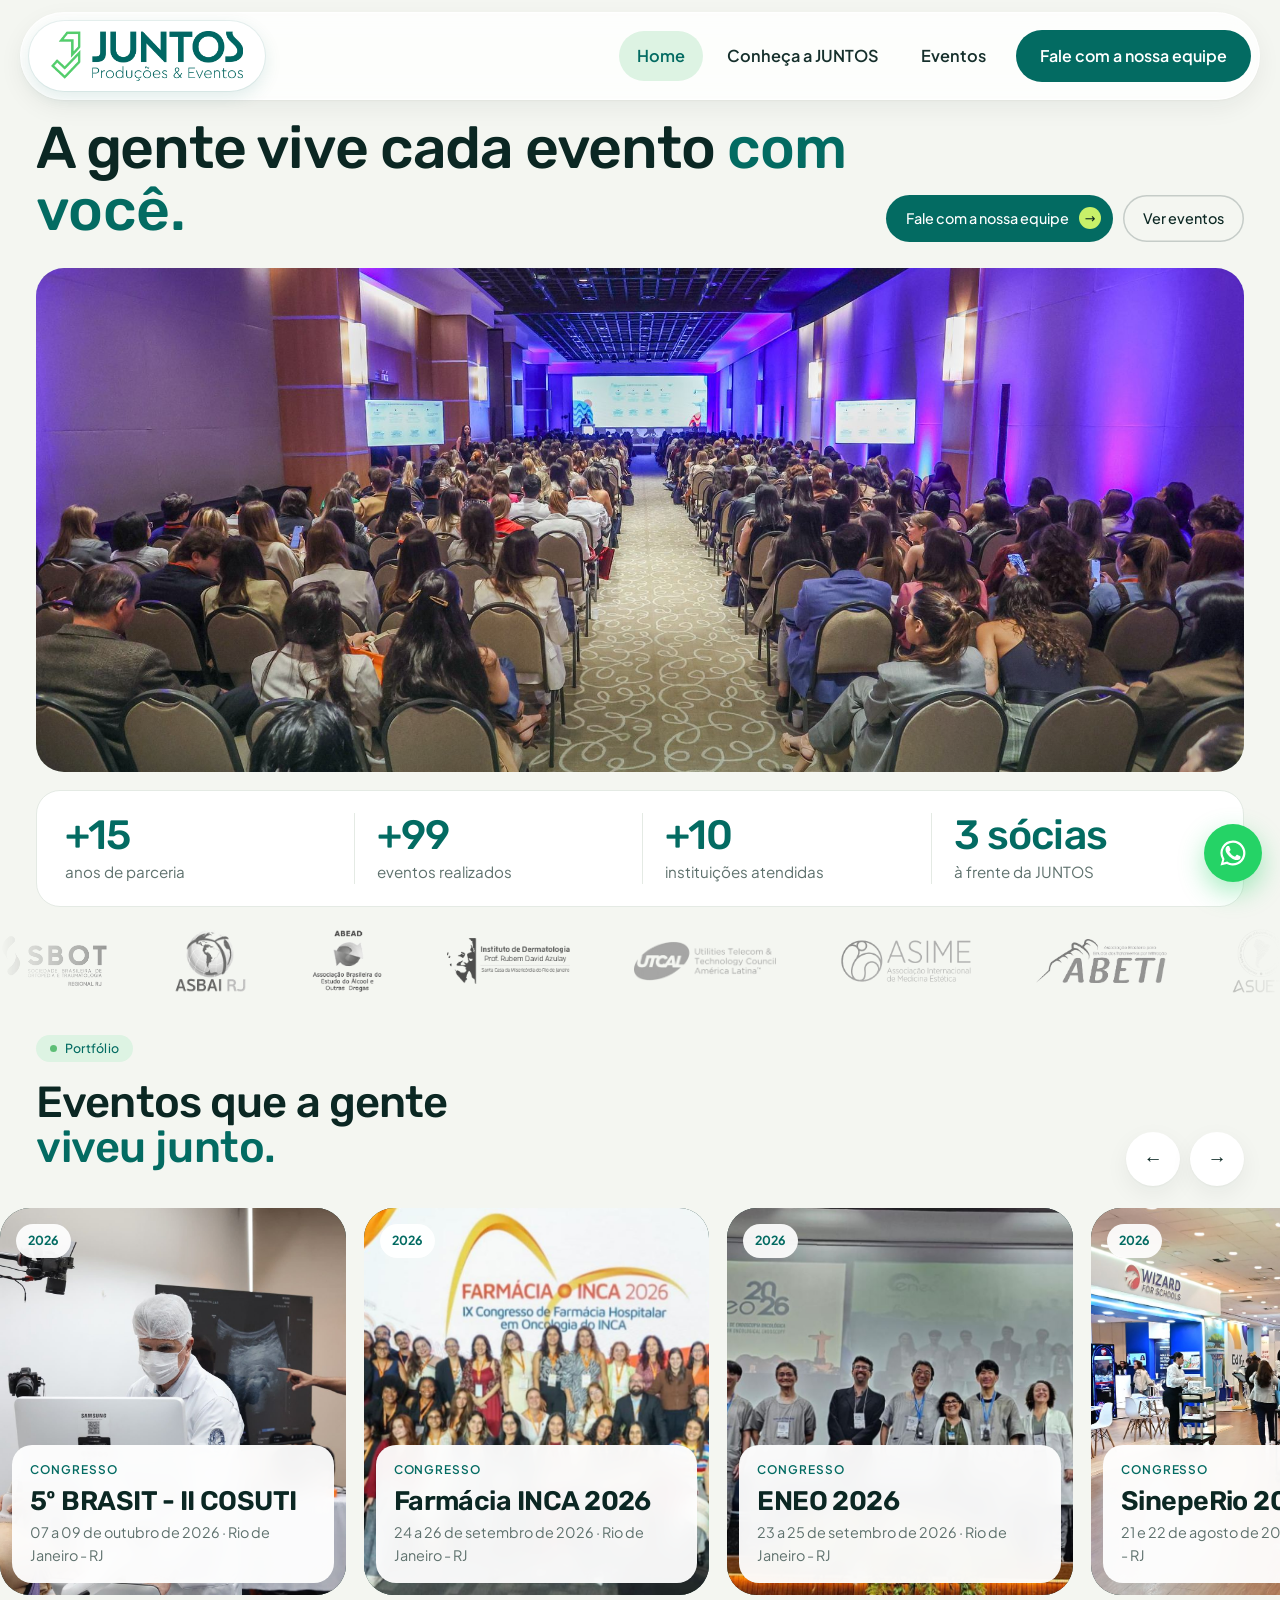
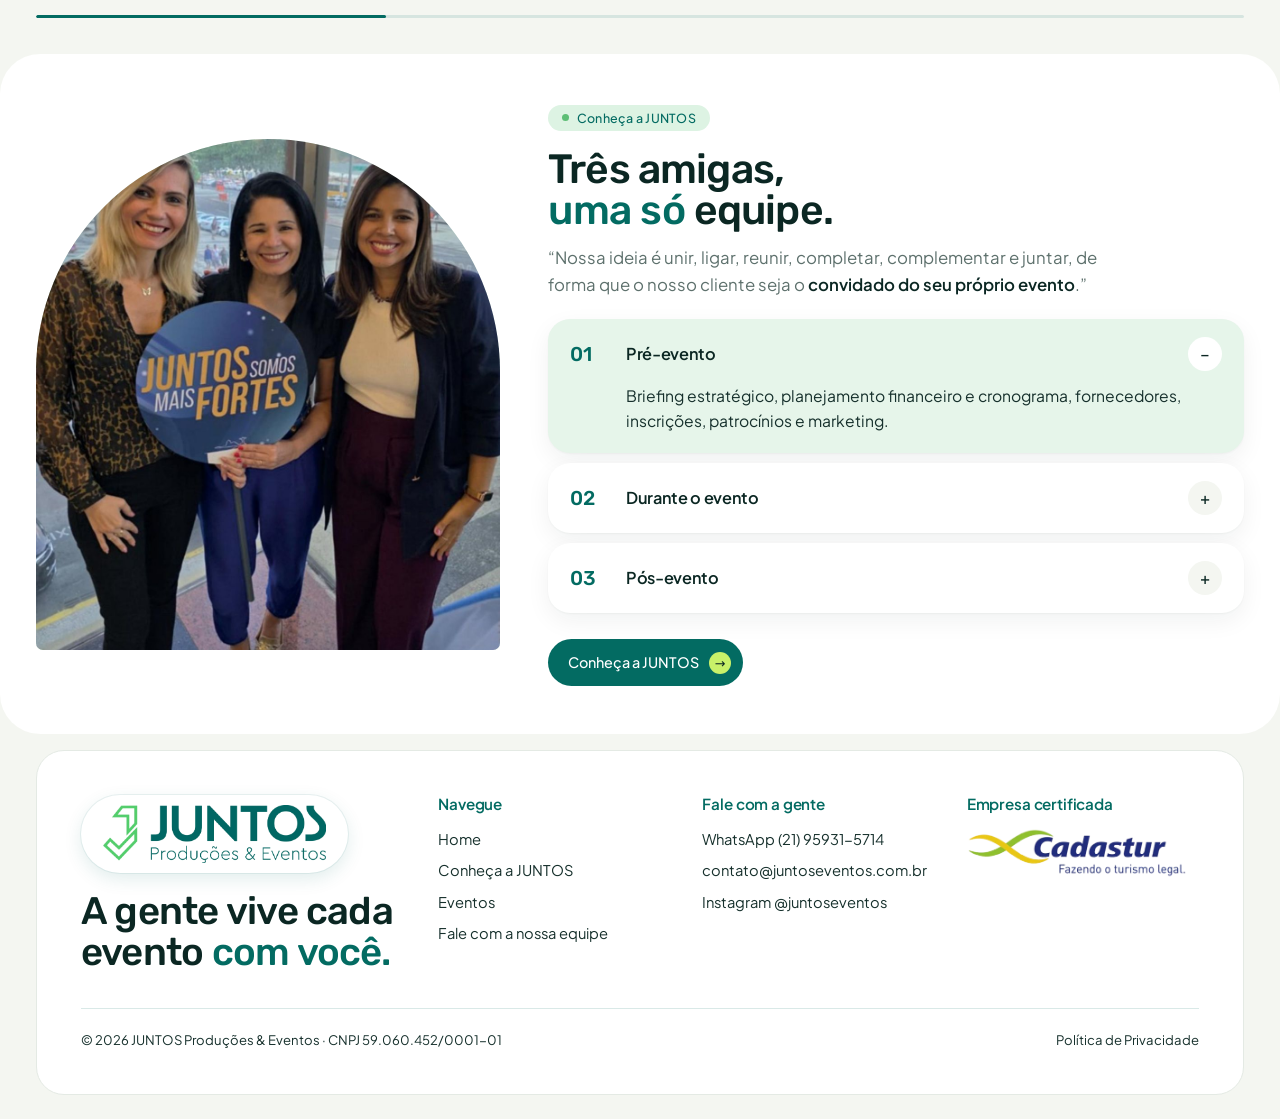
==== commit 6fb391af: "Inclui o logo do SinepeRio na faixa de clientes Co-Authored-By: Claude Opus 5.5 <noreply@anthropic.c" ====
--- a/index.html
+++ b/index.html
@@ -41,7 +41,7 @@
   </div>
 </div></section>
 
-<div class="logos-band"><div class="marquee"><div class="track"><img src="assets/img/clientes/sbot.webp" alt="SBOT-RJ" loading="lazy" style="height:54px"><img src="assets/img/clientes/asbai.webp" alt="ASBAI RJ" loading="lazy" style="height:64px"><img src="assets/img/clientes/abead.webp" alt="ABEAD" loading="lazy" style="height:64px"><img src="assets/img/clientes/azulay.webp" alt="Instituto de Dermatologia Prof. Rubem David Azulay" loading="lazy" style="height:46px"><img src="assets/img/clientes/utcal.webp" alt="UTCAL" loading="lazy" style="height:40px"><img src="assets/img/clientes/asime.webp" alt="ASIME" loading="lazy" style="height:44px"><img src="assets/img/clientes/abeti.webp" alt="ABETI" loading="lazy" style="height:44px"><img src="assets/img/clientes/asueti.webp" alt="ASUETI" loading="lazy" style="height:64px"><img src="assets/img/clientes/sbot.webp" alt="SBOT-RJ" loading="lazy" aria-hidden="true" style="height:54px"><img src="assets/img/clientes/asbai.webp" alt="ASBAI RJ" loading="lazy" aria-hidden="true" style="height:64px"><img src="assets/img/clientes/abead.webp" alt="ABEAD" loading="lazy" aria-hidden="true" style="height:64px"><img src="assets/img/clientes/azulay.webp" alt="Instituto de Dermatologia Prof. Rubem David Azulay" loading="lazy" aria-hidden="true" style="height:46px"><img src="assets/img/clientes/utcal.webp" alt="UTCAL" loading="lazy" aria-hidden="true" style="height:40px"><img src="assets/img/clientes/asime.webp" alt="ASIME" loading="lazy" aria-hidden="true" style="height:44px"><img src="assets/img/clientes/abeti.webp" alt="ABETI" loading="lazy" aria-hidden="true" style="height:44px"><img src="assets/img/clientes/asueti.webp" alt="ASUETI" loading="lazy" aria-hidden="true" style="height:64px"></div></div></div>
+<div class="logos-band"><div class="marquee"><div class="track"><img src="assets/img/clientes/sbot.webp" alt="SBOT-RJ" loading="lazy" style="height:54px"><img src="assets/img/clientes/asbai.webp" alt="ASBAI RJ" loading="lazy" style="height:64px"><img src="assets/img/clientes/abead.webp" alt="ABEAD" loading="lazy" style="height:64px"><img src="assets/img/clientes/azulay.webp" alt="Instituto de Dermatologia Prof. Rubem David Azulay" loading="lazy" style="height:46px"><img src="assets/img/clientes/utcal.webp" alt="UTCAL" loading="lazy" style="height:40px"><img src="assets/img/clientes/asime.webp" alt="ASIME" loading="lazy" style="height:44px"><img src="assets/img/clientes/abeti.webp" alt="ABETI" loading="lazy" style="height:44px"><img src="assets/img/clientes/asueti.webp" alt="ASUETI" loading="lazy" style="height:64px"><img src="assets/img/clientes/sineperio.webp" alt="SinepeRio" loading="lazy" style="height:53px"><img src="assets/img/clientes/sbot.webp" alt="SBOT-RJ" loading="lazy" aria-hidden="true" style="height:54px"><img src="assets/img/clientes/asbai.webp" alt="ASBAI RJ" loading="lazy" aria-hidden="true" style="height:64px"><img src="assets/img/clientes/abead.webp" alt="ABEAD" loading="lazy" aria-hidden="true" style="height:64px"><img src="assets/img/clientes/azulay.webp" alt="Instituto de Dermatologia Prof. Rubem David Azulay" loading="lazy" aria-hidden="true" style="height:46px"><img src="assets/img/clientes/utcal.webp" alt="UTCAL" loading="lazy" aria-hidden="true" style="height:40px"><img src="assets/img/clientes/asime.webp" alt="ASIME" loading="lazy" aria-hidden="true" style="height:44px"><img src="assets/img/clientes/abeti.webp" alt="ABETI" loading="lazy" aria-hidden="true" style="height:44px"><img src="assets/img/clientes/asueti.webp" alt="ASUETI" loading="lazy" aria-hidden="true" style="height:64px"><img src="assets/img/clientes/sineperio.webp" alt="SinepeRio" loading="lazy" aria-hidden="true" style="height:53px"></div></div></div>
 
 <section class="reel-sec">
   <div class="wrap reel-top">
